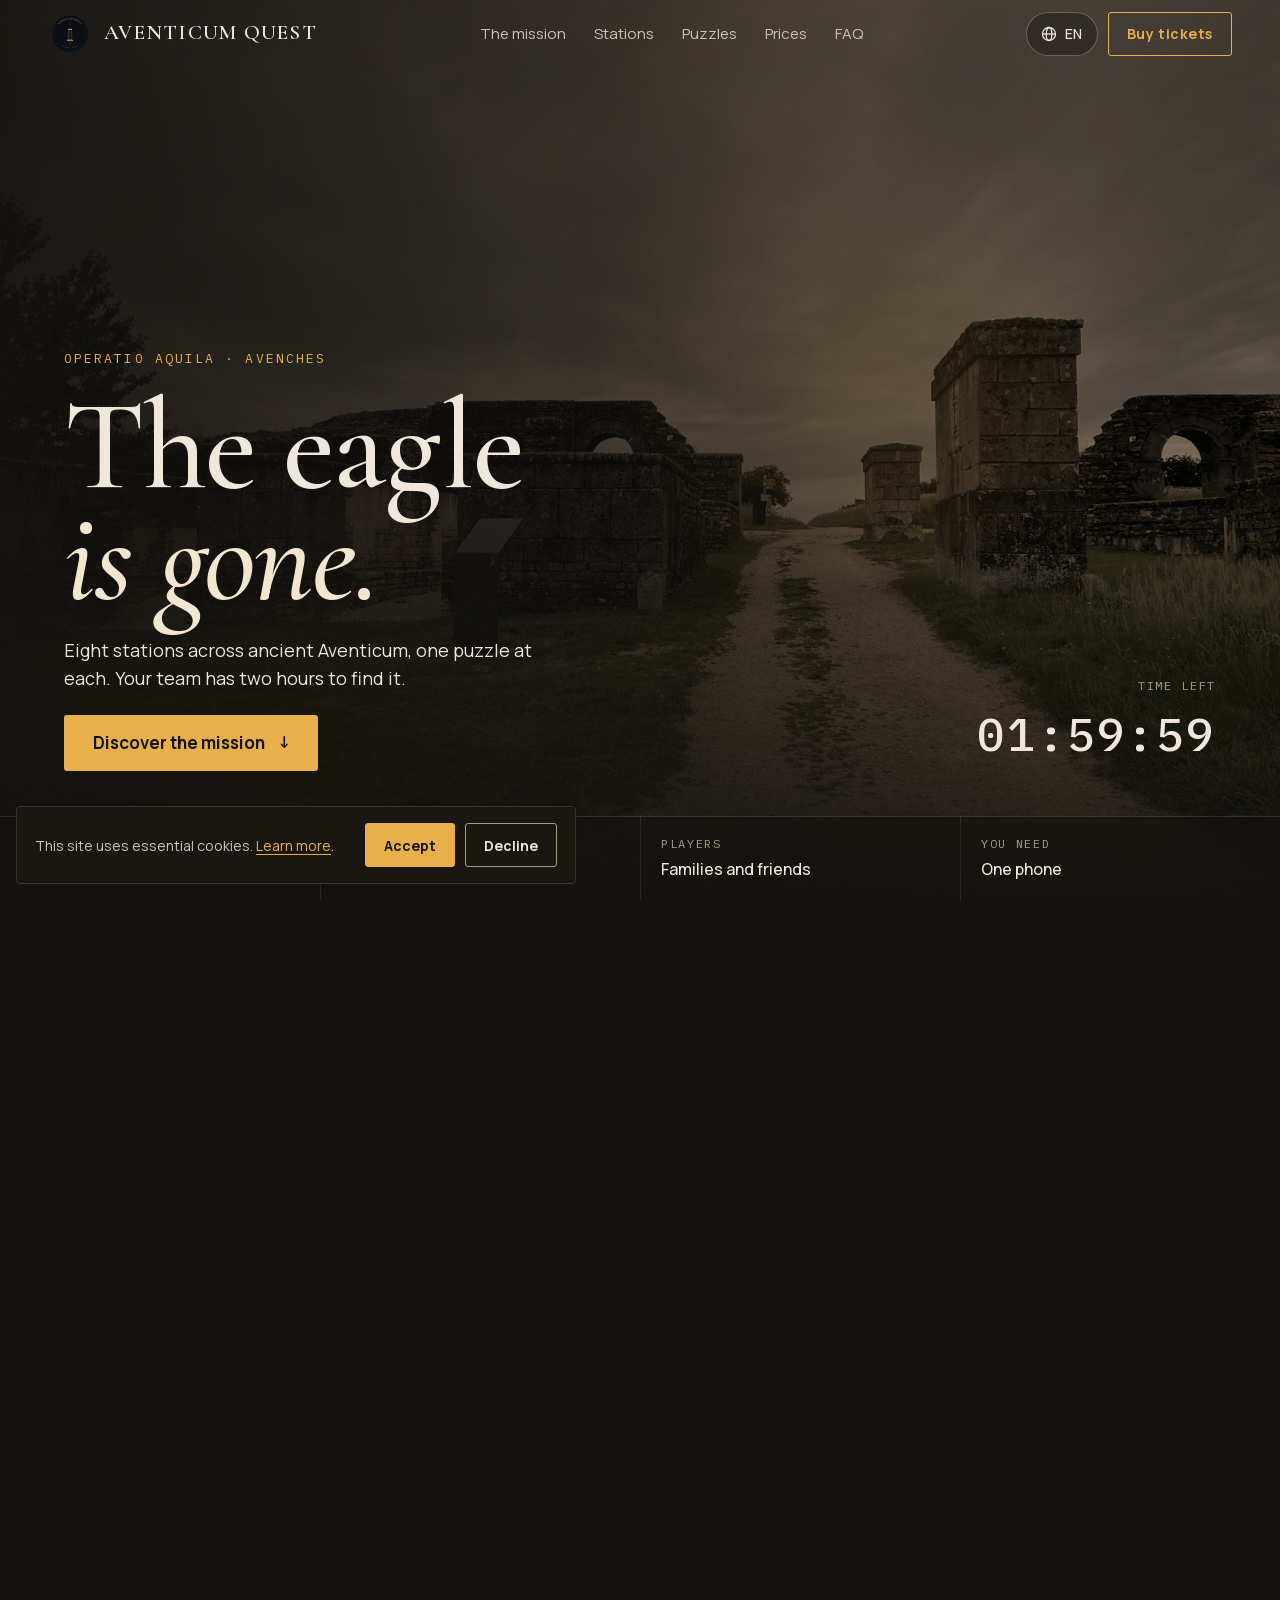
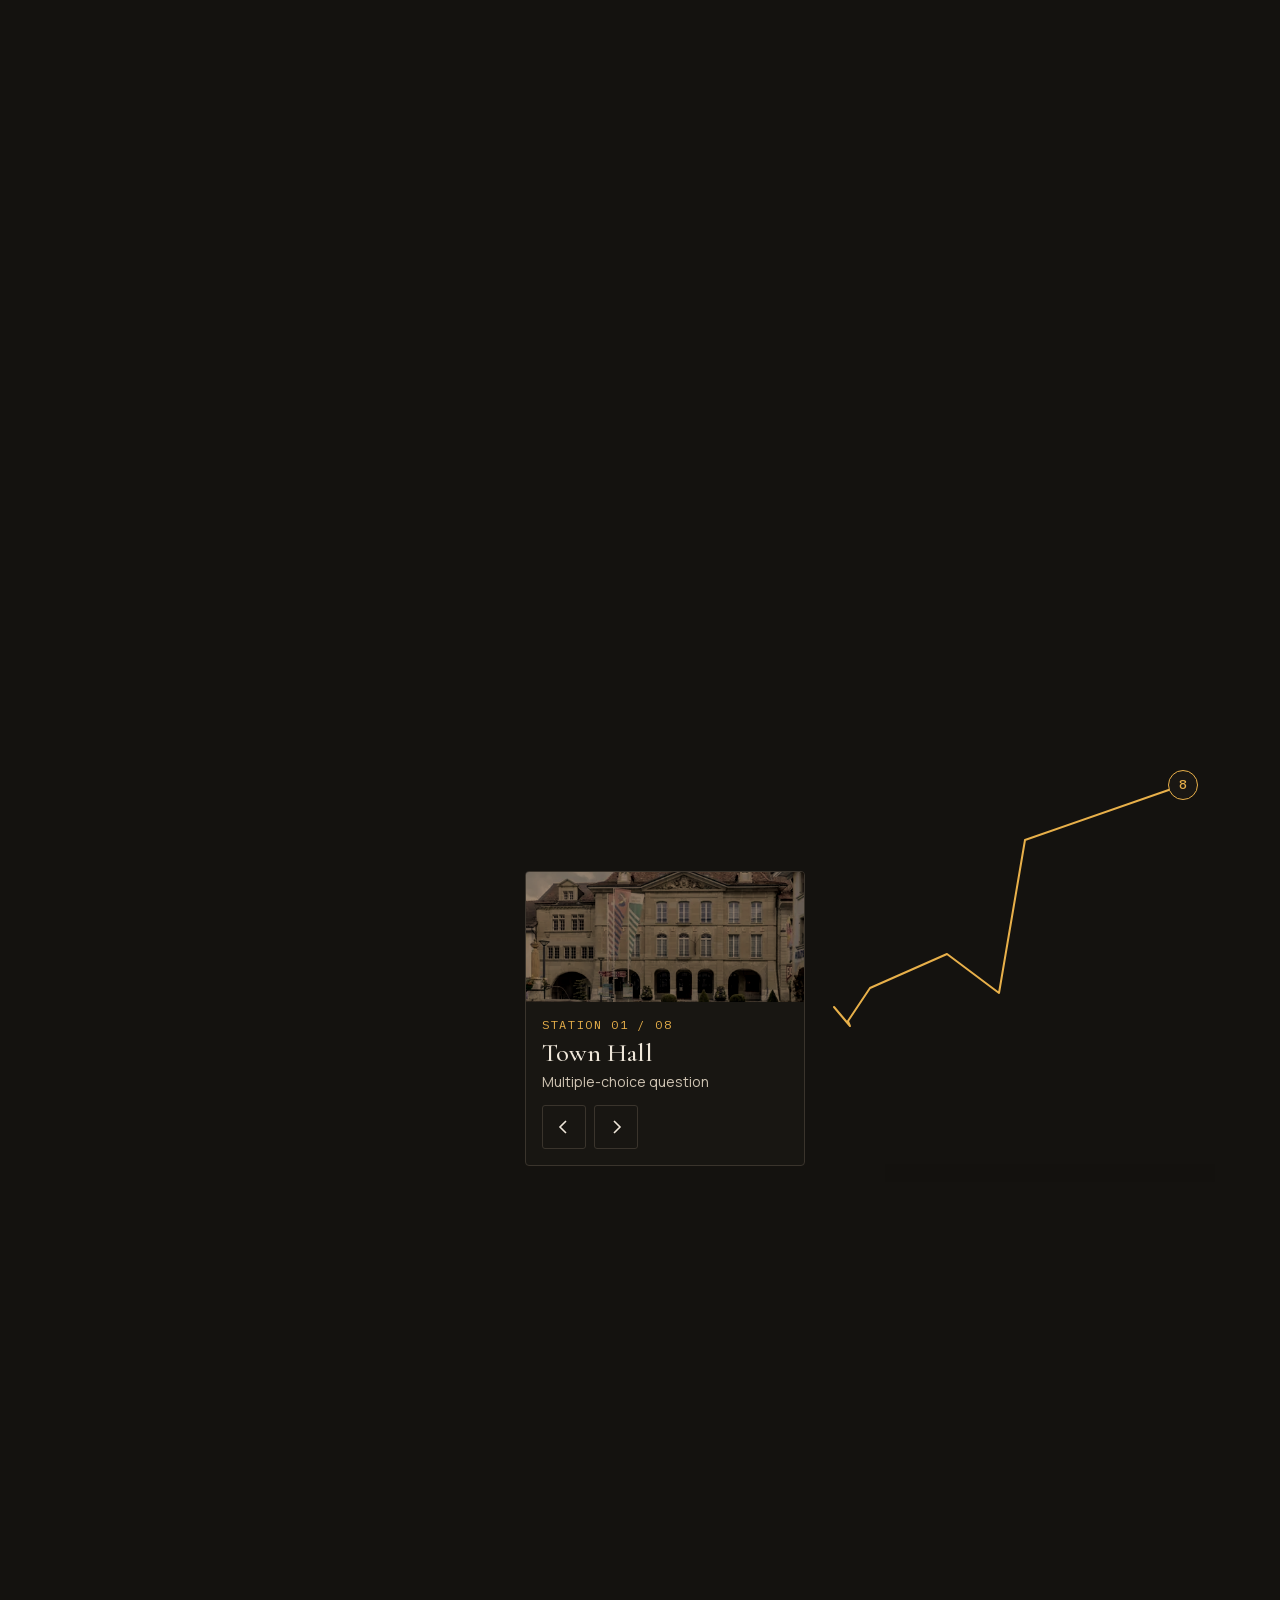
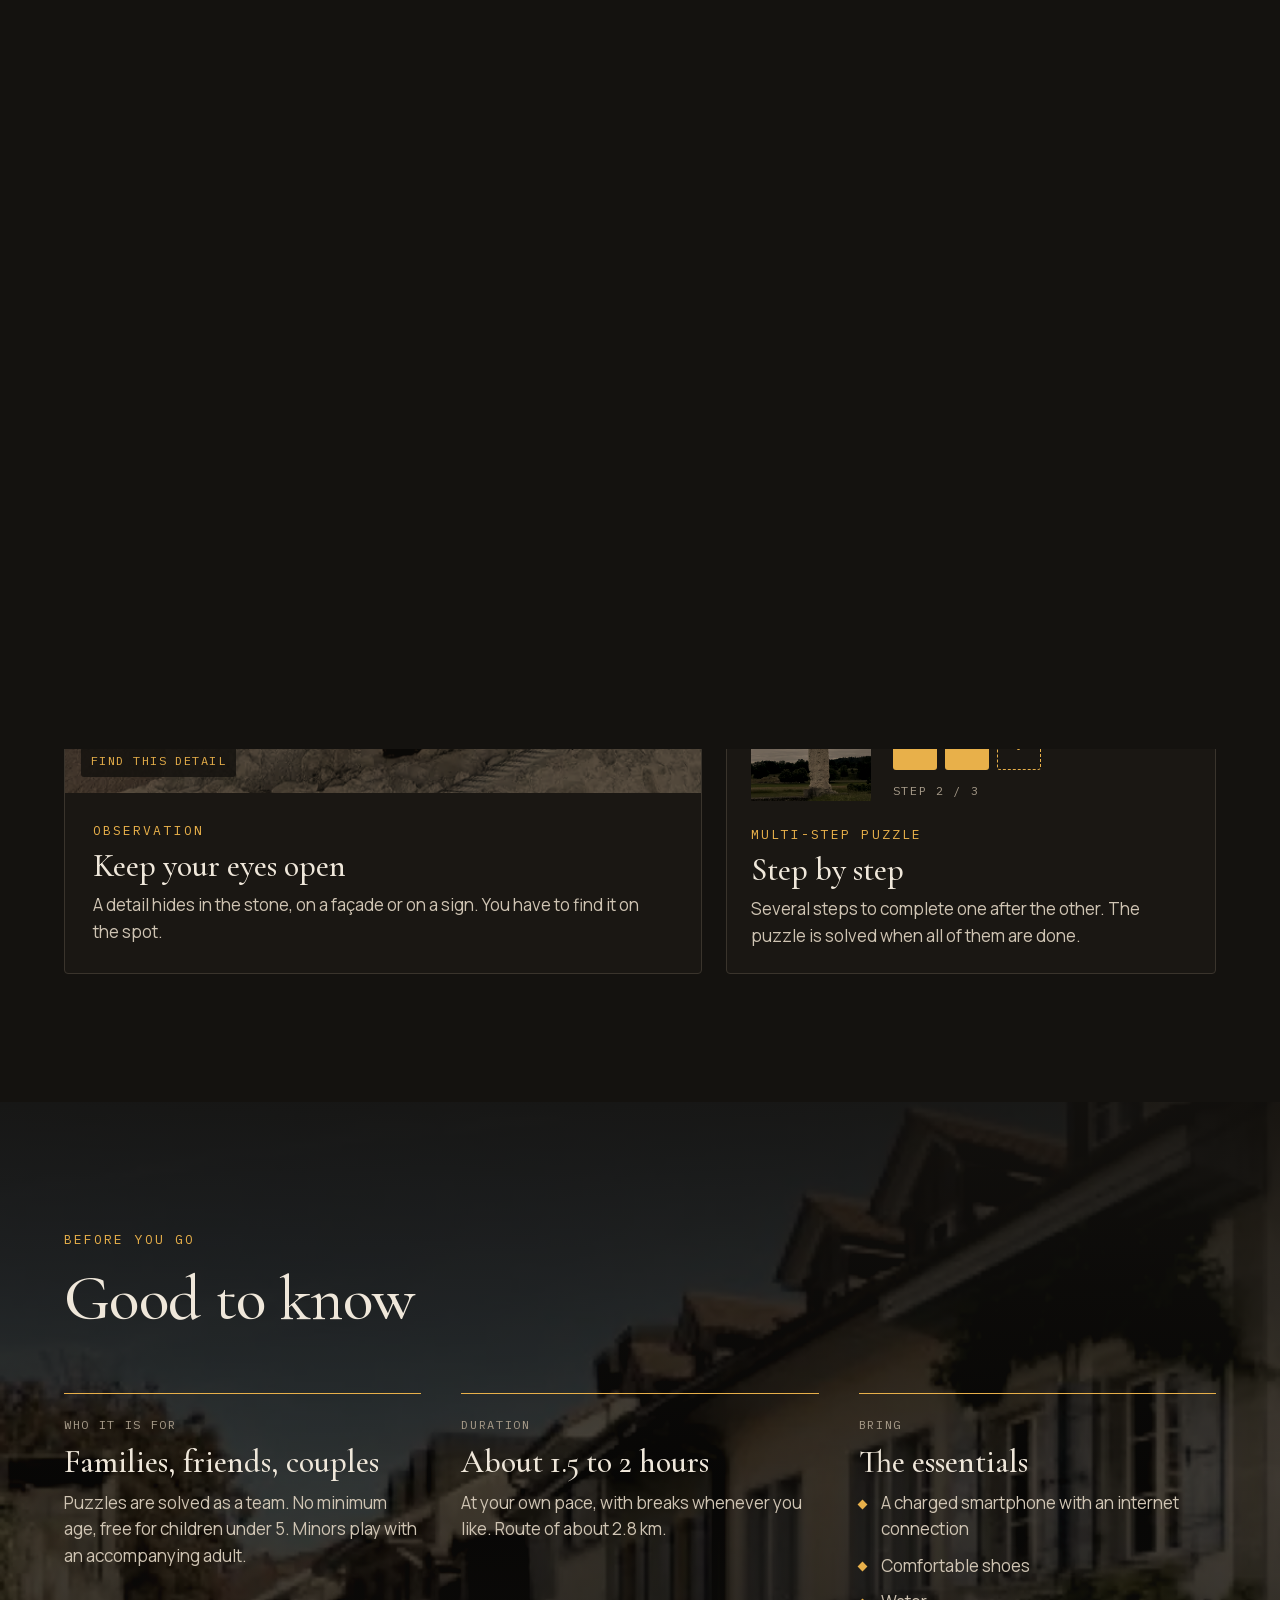
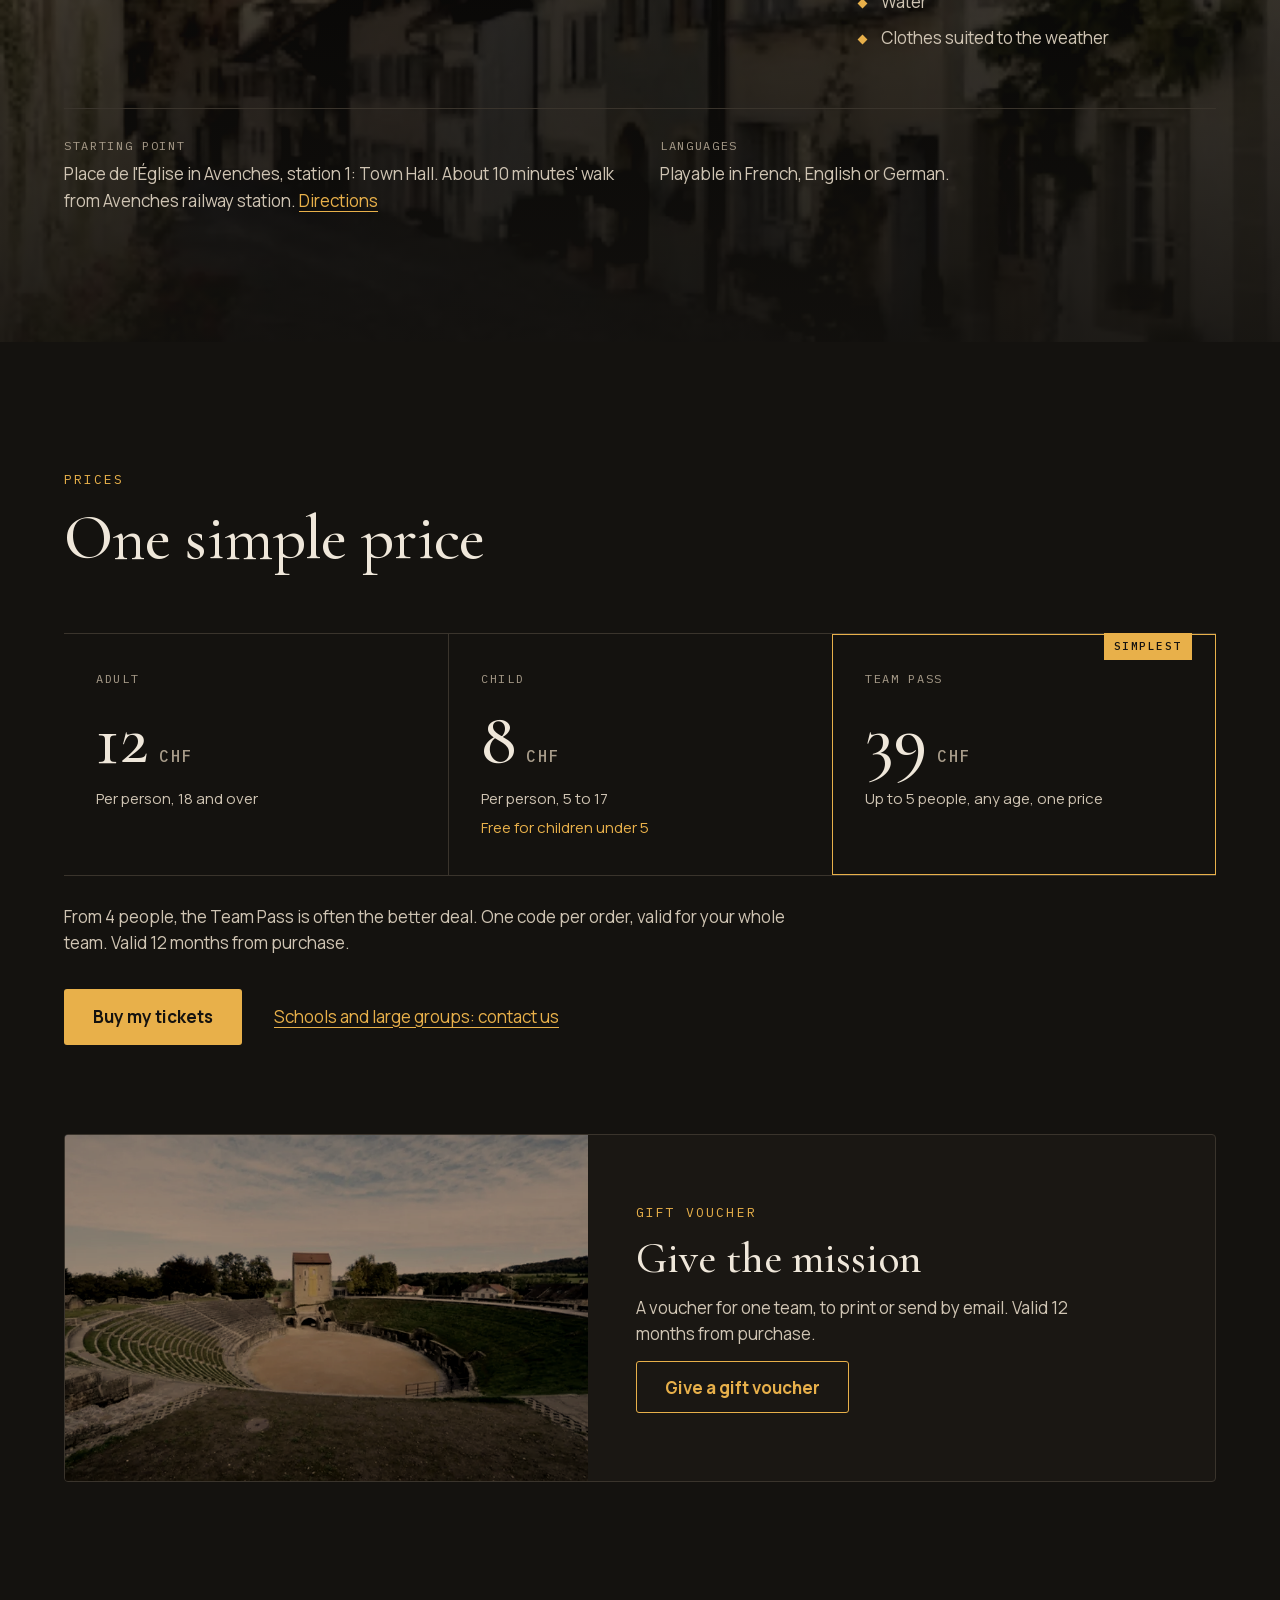
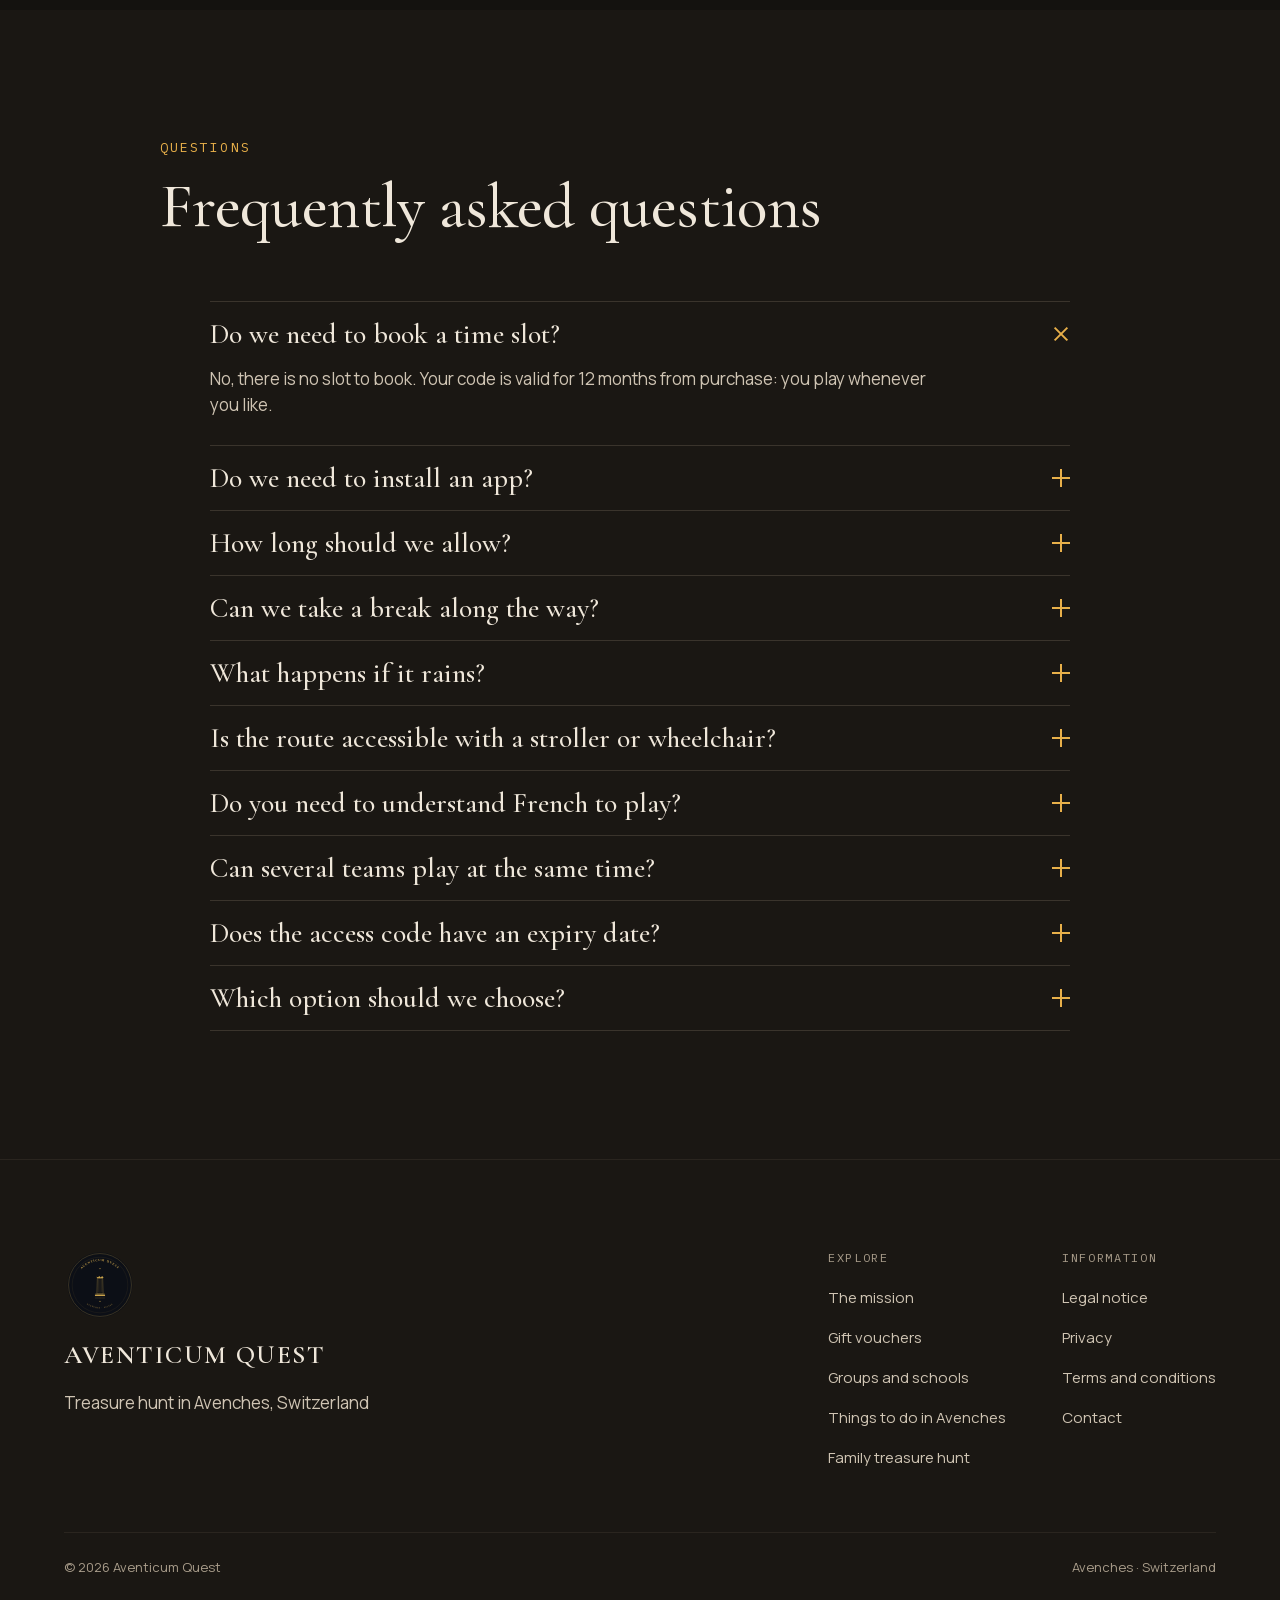
==== index.html @ a778bff3 "Nouveau design Nocturne : accueil, pages secondaires, carte, boutons d'achat en ouverture prochaine " ====
<!DOCTYPE html>
<html lang="fr">
<head>
  <meta charset="UTF-8">
  <meta name="viewport" content="width=device-width, initial-scale=1">
  <script>document.documentElement.classList.add('js');</script>
  <title>Aventicum Quest : jeu de piste outdoor à Avenches</title>
  <meta name="description" content="Chasse au trésor grandeur nature dans les vestiges romains d'Avenches : 8 énigmes, environ 1h30 à 2h en famille. Prêt à percer le secret d'Aventicum ?">
  <meta name="robots" content="index, follow">
  <meta name="theme-color" content="#14120F">
  <meta property="og:title" content="Aventicum Quest Operatio Aquila">
  <meta property="og:description" content="L'aigle de la Legio XXI a été volée. Résolvez 8 énigmes à travers les lieux emblématiques d'Avenches en environ 1h30 à 2h.">
  <meta property="og:type" content="website">
  <meta property="og:url" content="https://aventicumquest.ch">
  <meta property="og:image" content="https://aventicumquest.ch/images/og_image.jpg">
  <meta property="og:image:width" content="1200">
  <meta property="og:image:height" content="630">
  <meta property="og:image:alt" content="Aventicum Quest : chasse au trésor dans les vestiges romains d'Avenches">
  <meta property="og:locale" content="fr_CH">
  <meta property="og:locale:alternate" content="en_US">
  <meta property="og:locale:alternate" content="de_DE">
  <meta name="twitter:card" content="summary_large_image">
  <meta name="twitter:title" content="Aventicum Quest Operatio Aquila">
  <meta name="twitter:description" content="L'aigle de la Legio XXI a été volée. Résolvez 8 énigmes à travers les lieux emblématiques d'Avenches en environ 1h30 à 2h.">
  <meta name="twitter:image" content="https://aventicumquest.ch/images/og_image.jpg">
  <!-- Teaser vidéo : bloc og:video à réactiver quand la vidéo est en ligne, voir videos/README.md -->
  <link rel="canonical" href="https://aventicumquest.ch/">
  <link rel="icon" href="/favicon.ico" sizes="any">
  <link rel="icon" href="/favicon.svg" type="image/svg+xml">
  <link rel="apple-touch-icon" href="/apple-touch-icon.png">
  <link rel="preload" href="fonts/cormorant-garamond.woff2" as="font" type="font/woff2" crossorigin>
  <link rel="preload" href="fonts/manrope.woff2" as="font" type="font/woff2" crossorigin>
  <link rel="preload" as="image" href="assets/hero-1920.webp" imagesrcset="assets/hero-900.webp 900w, assets/hero-1920.webp 1920w" imagesizes="100vw" fetchpriority="high">
  <link rel="stylesheet" href="styles.css">

  <script type="application/ld+json">
  {
    "@context": "https://schema.org",
    "@graph": [
      {
        "@type": "TouristAttraction",
        "name": "Aventicum Quest, Operatio Aquila",
        "description": "Jeu de piste en plein air à Avenches : 8 énigmes à travers les lieux emblématiques d'Avenches, environ 1h30 à 2h, sur smartphone, en français, anglais et allemand.",
        "url": "https://aventicumquest.ch/",
        "image": "https://aventicumquest.ch/images/og_image.jpg",
        "isAccessibleForFree": false,
        "availableLanguage": [
          "fr",
          "en",
          "de"
        ],
        "address": {
          "@type": "PostalAddress",
          "addressLocality": "Avenches",
          "addressRegion": "Vaud",
          "addressCountry": "CH"
        }
      },
      {
        "@type": "Product",
        "name": "Aventicum Quest, Operatio Aquila",
        "description": "Code de jeu pour l'enquête en plein air Aventicum Quest à Avenches. Un seul code par commande, valable pour toute l'équipe, pendant 12 mois. Tarif par joueur ou Forfait Équipe.",
        "image": "https://aventicumquest.ch/images/og_image.jpg",
        "brand": {
          "@type": "Brand",
          "name": "Aventicum Quest"
        },
        "offers": {
          "@type": "AggregateOffer",
          "priceCurrency": "CHF",
          "lowPrice": "8",
          "highPrice": "12",
          "offerCount": "2",
          "availability": "https://schema.org/InStock",
          "url": "https://aventicumquest.ch/acheter.html"
        }
      },
      {
        "@type": "LocalBusiness",
        "@id": "https://aventicumquest.ch/#business",
        "name": "Aventicum Quest",
        "description": "Jeu de piste et chasse au trésor en plein air dans les vestiges romains d'Avenches. 8 énigmes sur smartphone, en famille ou entre amis, en français, anglais et allemand.",
        "url": "https://aventicumquest.ch/",
        "image": "https://aventicumquest.ch/images/og_image.jpg",
        "email": "info@aventicumquest.ch",
        "priceRange": "CHF 8 à 12",
        "address": {
          "@type": "PostalAddress",
          "addressLocality": "Avenches",
          "postalCode": "1580",
          "addressRegion": "Vaud",
          "addressCountry": "CH"
        },
        "geo": {
          "@type": "GeoCoordinates",
          "latitude": 46.8797,
          "longitude": 7.0428
        },
        "areaServed": "Avenches, Vaud, Suisse",
        "sameAs": [
          "https://share.google/oCh2YY1FmUbiDdHPn"
        ]
      },
      {
        "@type": "FAQPage",
        "mainEntity": [
          {
            "@type": "Question",
            "name": "Faut-il réserver un créneau ?",
            "acceptedAnswer": {
              "@type": "Answer",
              "text": "Non, aucun créneau à réserver. Votre code est valable 12 mois à partir de l'achat : vous jouez quand vous voulez."
            }
          },
          {
            "@type": "Question",
            "name": "Faut-il installer une application ?",
            "acceptedAnswer": {
              "@type": "Answer",
              "text": "Non. Le jeu se lance dans le navigateur du téléphone, sur jeu.aventicumquest.ch. Un smartphone avec connexion internet suffit."
            }
          },
          {
            "@type": "Question",
            "name": "Combien de temps faut-il prévoir ?",
            "acceptedAnswer": {
              "@type": "Answer",
              "text": "Prévoyez environ 1h30 à 2h, à votre rythme. Il n'y a pas de compte à rebours qui vous arrête : vous terminez l'enquête quand vous le souhaitez."
            }
          },
          {
            "@type": "Question",
            "name": "Peut-on faire une pause en route ?",
            "acceptedAnswer": {
              "@type": "Answer",
              "text": "Oui. Votre progression est enregistrée sur le téléphone : vous pouvez fermer le jeu et reprendre plus tard, sur le même téléphone."
            }
          },
          {
            "@type": "Question",
            "name": "Que se passe-t-il s'il pleut ?",
            "acceptedAnswer": {
              "@type": "Answer",
              "text": "Le jeu se pratique en extérieur. Sous une pluie légère il reste jouable, prévoyez une tenue adaptée. En cas d'orage, mieux vaut reporter : votre code est valable 12 mois, vous pouvez revenir un autre jour."
            }
          },
          {
            "@type": "Question",
            "name": "Le parcours est-il accessible en poussette ou en fauteuil roulant ?",
            "acceptedAnswer": {
              "@type": "Answer",
              "text": "Le parcours traverse la vieille ville et le site romain d'Avenches, en partie sur des chemins pavés ou en herbe. La plus grande partie se fait en poussette. Pour un fauteuil roulant, certains passages peuvent être délicats : écrivez-nous à info@aventicumquest.ch et nous vous renseignons."
            }
          },
          {
            "@type": "Question",
            "name": "Faut-il bien comprendre le français pour jouer ?",
            "acceptedAnswer": {
              "@type": "Answer",
              "text": "Non. Le jeu est entièrement disponible en français, en anglais et en allemand. Vous choisissez votre langue au lancement de la partie."
            }
          },
          {
            "@type": "Question",
            "name": "Peut-on jouer à plusieurs équipes en même temps ?",
            "acceptedAnswer": {
              "@type": "Answer",
              "text": "Oui. Chaque équipe achète son propre code et joue de son côté. C'est idéal pour une sortie de groupe ou une petite compétition amicale entre équipes."
            }
          },
          {
            "@type": "Question",
            "name": "Le code d'accès a-t-il une date d'expiration ?",
            "acceptedAnswer": {
              "@type": "Answer",
              "text": "Votre code est valable 12 mois à partir de l'achat. Pendant cette période, vous partez quand vous voulez."
            }
          },
          {
            "@type": "Question",
            "name": "Quelle formule choisir ?",
            "acceptedAnswer": {
              "@type": "Answer",
              "text": "Le tarif par joueur coûte 12 CHF par adulte et 8 CHF par enfant de 5 à 17 ans, gratuit pour les moins de 5 ans. Le Forfait Équipe coûte 39 CHF pour une équipe jusqu'à 5 personnes, quel que soit leur âge. À partir de 4 personnes, le forfait est souvent plus avantageux. Dans les deux cas, vous recevez un seul code pour toute l'équipe."
            }
          }
        ]
      }
    ]
  }
  </script>

  <!-- Mesure d'audience Plausible : chargée uniquement sur le vrai domaine (pas en prévisualisation) -->
  <script>
    window.plausible=window.plausible||function(){(plausible.q=plausible.q||[]).push(arguments)},plausible.init=plausible.init||function(i){plausible.o=i||{}};
    plausible.init();
    (function(){var h=location.hostname;if(h==='aventicumquest.ch'||h==='www.aventicumquest.ch'){var s=document.createElement('script');s.async=true;s.src='https://plausible.io/js/pa-ELx2kKywInJ5MKZ1ST8au.js';document.head.appendChild(s);}})();
  </script>
</head>
<body id="top">
  <a class="skip-link" href="#contenu" data-i18n="a11y.skip">Aller au contenu</a>
  <div class="xmas-bar" id="xmas-bar" hidden>
    <a class="xmas-link" href="bon-cadeau.html" data-i18n="xmas.text">Offrez l'aventure pour Noël</a>
    <button type="button" class="xmas-close" id="xmas-close" aria-label="Fermer" data-i18n-aria="xmas.close"><span aria-hidden="true">×</span></button>
  </div>
  <script src="cookies.js"></script>

  <header class="site-header">
    <a class="brand" href="#top" aria-label="Aventicum Quest">
      <img src="assets/logo.svg" alt="" width="44" height="44">
      <span class="brand-name">Aventicum Quest</span>
    </a>
    <nav class="nav-main" aria-label="Navigation principale" data-i18n-aria="nav.aria">
      <a href="#mission" data-i18n="nav.mission">La mission</a>
      <a href="#stations" data-i18n="nav.stations">Les stations</a>
      <a href="#enigmes" data-i18n="nav.enigmes">Les énigmes</a>
      <a href="#tarifs" data-i18n="nav.tarifs">Tarifs</a>
      <a href="#faq" data-i18n="nav.faq">FAQ</a>
    </nav>
    <div class="header-actions">
      <div class="lang">
        <button type="button" class="lang-toggle" aria-haspopup="true" aria-expanded="false" aria-label="Langue" data-i18n-aria="nav.lang">
          <svg width="16" height="16" viewBox="0 0 16 16" fill="none" stroke="currentColor" stroke-width="1.3" aria-hidden="true"><circle cx="8" cy="8" r="6.5"/><ellipse cx="8" cy="8" rx="2.8" ry="6.5"/><line x1="1.5" y1="8" x2="14.5" y2="8"/></svg>
          <span class="lang-code">FR</span>
        </button>
        <div class="lang-menu" role="menu" hidden>
          <button type="button" class="lang-opt" role="menuitemradio" aria-checked="true" data-lang="fr"><span>Français</span><span class="lang-opt-code">FR</span></button>
          <button type="button" class="lang-opt" role="menuitemradio" aria-checked="false" data-lang="de"><span>Deutsch</span><span class="lang-opt-code">DE</span></button>
          <button type="button" class="lang-opt" role="menuitemradio" aria-checked="false" data-lang="en"><span>English</span><span class="lang-opt-code">EN</span></button>
        </div>
      </div>
      <a class="btn btn--outline btn--sm nav-buy" href="acheter.html" data-i18n="nav.buy">Acheter</a>
      <button type="button" class="burger" aria-expanded="false" aria-controls="menu-panel" aria-label="Menu" data-i18n-aria="nav.menu"><span></span><span></span></button>
    </div>
  </header>

  <div class="menu-panel" id="menu-panel" role="dialog" aria-modal="true" aria-label="Menu" data-i18n-aria="nav.menu" hidden>
    <div class="menu-top">
      <img src="assets/logo.svg" alt="" width="44" height="44">
      <button type="button" class="menu-close" data-i18n="nav.close">Fermer</button>
    </div>
    <nav class="menu-nav" aria-label="Navigation principale" data-i18n-aria="nav.aria">
      <a href="#mission" data-i18n="nav.mission">La mission</a>
      <a href="#stations" data-i18n="nav.stations">Les stations</a>
      <a href="#enigmes" data-i18n="nav.enigmes">Les énigmes</a>
      <a href="#tarifs" data-i18n="nav.tarifs">Tarifs</a>
      <a href="#faq" data-i18n="nav.faq">FAQ</a>
    </nav>
    <a class="btn btn--primary btn--block" href="acheter.html" data-i18n="nav.buy">Acheter</a>
  </div>

  <main id="contenu">

    <!-- Hero -->
    <section class="hero" aria-labelledby="hero-title">
      <img class="hero-img photo-nuit" src="assets/hero-1920.webp"
           srcset="assets/hero-900.webp 900w, assets/hero-1920.webp 1920w" sizes="100vw"
           width="1920" height="1440" fetchpriority="high" decoding="async"
           alt="Ruines romaines d'Avenches" data-i18n-alt="hero.alt">
      <div class="hero-tint" aria-hidden="true"></div>
      <div class="hero-halo" aria-hidden="true"></div>
      <div class="hero-shade" aria-hidden="true"></div>
      <div class="hero-body">
        <div class="hero-text">
          <p class="kicker hero-in" style="--d:100ms" data-i18n="hero.kicker">OPERATIO AQUILA · AVENCHES</p>
          <h1 class="hero-title" id="hero-title">
            <span class="sr-only">Aventicum Quest. </span>
            <span class="hero-in" style="--d:250ms" data-i18n="hero.t1">L'aigle a</span>
            <i class="hero-in" style="--d:450ms" data-i18n="hero.t2">disparu.</i>
          </h1>
          <p class="hero-lead hero-in" style="--d:650ms" data-i18n="hero.lead">Huit stations dans l'ancienne Aventicum, une énigme à chacune. Votre équipe a deux heures pour la retrouver.</p>
          <div class="hero-in" style="--d:800ms">
            <a class="btn btn--primary" href="#mission"><span data-i18n="hero.cta">Découvrir la mission</span><span class="btn-arrow" aria-hidden="true">↓</span></a>
          </div>
        </div>
        <div class="hero-timer hero-in" style="--d:1000ms" aria-hidden="true">
          <span class="hero-timer-label" data-i18n="hero.timer">TEMPS RESTANT</span>
          <span class="hero-timer-value">02:00:00</span>
        </div>
      </div>
      <ul class="facts" aria-label="L'essentiel en un coup d'œil" data-i18n-aria="facts.aria">
        <li><span class="facts-k" data-i18n="facts.dur.k">DURÉE</span><span class="facts-v" data-i18n="facts.dur.v">Environ 1h30 à 2h</span></li>
        <li><span class="facts-k" data-i18n="facts.route.k">PARCOURS</span><span class="facts-v" data-i18n="facts.route.v">8 stations à Avenches</span></li>
        <li><span class="facts-k" data-i18n="facts.players.k">JOUEURS</span><span class="facts-v" data-i18n="facts.players.v">En famille ou entre amis</span></li>
        <li><span class="facts-k" data-i18n="facts.gear.k">MATÉRIEL</span><span class="facts-v" data-i18n="facts.gear.v">Un téléphone</span></li>
      </ul>
    </section>

    <div class="page">

    <section class="section" id="mission" aria-labelledby="mission-title">
      <div class="wrap mission-grid">
        <div class="mission-intro" data-reveal>
          <p class="kicker" data-i18n="mission.kicker">LE DOSSIER</p>
<h2 class="h2" id="mission-title"><span data-i18n="mission.t1">Trois temps,</span> <i data-i18n="mission.t2">une piste.</i></h2>
          <p class="mission-lead" data-i18n-html="mission.p1"><em>117 après J.-C. Aventicum est au sommet de sa gloire : 20 000 habitants, un sanctuaire dédié à Jupiter, des thermes dignes de Rome.</em> Mais cette nuit, l'aquila sacrée de la Legio XXI Rapax a disparu. L'Empereur Hadrien fait route vers la ville.</p>
          <p class="body-2" data-i18n="mission.p2">Le Sénat vous mandate pour mener l'enquête. À pied, armés de votre smartphone, vous parcourez 8 lieux emblématiques d'Avenches et répondez aux énigmes qu'ils recèlent.</p>
        </div>
        <ol class="steps">
        <li class="step" data-reveal style="--d:0ms">
          <span class="step-num" aria-hidden="true">I</span>
          <div class="step-body">
            <h3 data-i18n="mission.s1.t">Formez votre équipe</h3>
            <p data-i18n-html="mission.s1.d">Achetez votre code, puis ouvrez <a href="https://jeu.aventicumquest.ch">jeu.aventicumquest.ch</a> sur un téléphone, à la Place de l'Église. Entrez le code et baptisez votre équipe. Aucune application à installer.</p>
          </div>
          <div class="step-thumb photo-nuit-wrap"><img class="photo-nuit--vignette" src="assets/s01-400.webp" srcset="assets/s01-400.webp 400w, assets/s01-800.webp 800w" sizes="260px" width="800" height="667" loading="lazy" decoding="async" alt="L'Hôtel de Ville d'Avenches, point de départ" data-i18n-alt="mission.s1.alt"></div>
        </li>
        <li class="step" data-reveal style="--d:120ms">
          <span class="step-num" aria-hidden="true">II</span>
          <div class="step-body">
            <h3 data-i18n="mission.s2.t">Suivez les huit stations</h3>
            <p data-i18n-html="mission.s2.d">À chaque lieu, une énigme à résoudre sur place. Résolvez-la pour passer à la station suivante.</p>
          </div>
          <div class="step-thumb photo-nuit-wrap"><img class="photo-nuit--vignette" src="assets/s04-400.webp" srcset="assets/s04-400.webp 400w, assets/s04-800.webp 800w" sizes="260px" width="800" height="529" loading="lazy" decoding="async" alt="Les Arènes d'Avenches" data-i18n-alt="mission.s2.alt"></div>
        </li>
        <li class="step" data-reveal style="--d:240ms">
          <span class="step-num" aria-hidden="true">III</span>
          <div class="step-body">
            <h3 data-i18n="mission.s3.t">Retrouvez l'aigle</h3>
            <p data-i18n-html="mission.s3.d">Retrouvez l'aigle avant l'arrivée de l'Empereur, et Aventicum vous devra la paix.</p>
          </div>
          <div class="step-thumb photo-nuit-wrap"><img class="photo-nuit--vignette" src="assets/s08-400.webp" srcset="assets/s08-400.webp 400w, assets/s08-800.webp 800w" sizes="260px" width="800" height="529" loading="lazy" decoding="async" alt="La Porte de l'Est, dernière station" data-i18n-alt="mission.s3.alt"></div>
        </li>
        </ol>
      </div>
    </section>

    <section class="section section--alt" id="stations" aria-labelledby="stations-title">
      <div class="wrap">
        <div class="section-head" data-reveal>
          <p class="kicker" data-i18n="map.kicker">LE PARCOURS</p>
<h2 class="h2" id="stations-title"><span data-i18n="map.t1">Huit lieux,</span> <i data-i18n="map.t2">un seul fil.</i></h2>
          <p class="lead" data-i18n="map.lead">À pied, de l'Hôtel de Ville à la Porte de l'Est. Touchez une station pour la voir.</p>
          <p class="map-note" data-i18n="map.note">Parcours d'environ 2,8 km</p>
        </div>
        <div class="map-layout">
          <ol class="station-list" id="station-list" aria-label="Liste des stations" data-i18n-aria="map.listLabel">
          <li><button type="button" class="station-btn" data-i="0" aria-pressed="true">
            <span class="station-n" aria-hidden="true">01</span>
            <span class="station-name">Hôtel de Ville</span>
            <span class="station-tag">QCM</span>
          </button></li>
          <li><button type="button" class="station-btn" data-i="1" aria-pressed="false">
            <span class="station-n" aria-hidden="true">02</span>
            <span class="station-name">Tour de Benneville</span>
            <span class="station-tag">OBS</span>
          </button></li>
          <li><button type="button" class="station-btn" data-i="2" aria-pressed="false">
            <span class="station-n" aria-hidden="true">03</span>
            <span class="station-name">Rue des Alpes</span>
            <span class="station-tag">QCM</span>
          </button></li>
          <li><button type="button" class="station-btn" data-i="3" aria-pressed="false">
            <span class="station-n" aria-hidden="true">04</span>
            <span class="station-name">Les Arènes</span>
            <span class="station-tag">OBS</span>
          </button></li>
          <li><button type="button" class="station-btn" data-i="4" aria-pressed="false">
            <span class="station-n" aria-hidden="true">05</span>
            <span class="station-name">Sanctuaire du Cigognier</span>
            <span class="station-tag">OBS</span>
          </button></li>
          <li><button type="button" class="station-btn" data-i="5" aria-pressed="false">
            <span class="station-n" aria-hidden="true">06</span>
            <span class="station-name">Théâtre du Selley</span>
            <span class="station-tag">OBS</span>
          </button></li>
          <li><button type="button" class="station-btn" data-i="6" aria-pressed="false">
            <span class="station-n" aria-hidden="true">07</span>
            <span class="station-name">Thermes du Forum</span>
            <span class="station-tag">ÉTAPES</span>
          </button></li>
          <li><button type="button" class="station-btn" data-i="7" aria-pressed="false">
            <span class="station-n" aria-hidden="true">08</span>
            <span class="station-name">Porte de l'Est</span>
            <span class="station-tag">ÉTAPES</span>
          </button></li>
          </ol>
          <div class="map-wrap" id="map-wrap">
            <div class="map" id="map" role="region" aria-label="Carte des 8 stations du parcours" data-i18n-aria="map.mapLabel">
              <p class="map-loading" data-i18n="map.loading">Chargement de la carte</p>
            </div>
            <div class="station-card" id="station-card">
              <div class="station-card-photo photo-nuit-wrap">
                <img id="card-img" class="photo-nuit--vignette" src="assets/s01-400.webp" srcset="assets/s01-400.webp 400w, assets/s01-800.webp 800w" sizes="280px" width="280" height="130" decoding="async" alt="Hôtel de Ville">
                <div class="station-card-ph" id="card-ph" hidden aria-hidden="true"><span id="card-ph-n">06</span></div>
              </div>
              <div class="station-card-body">
                <p class="station-card-k"><span data-i18n="map.station">STATION</span> <span id="card-num">01 / 08</span></p>
                <p class="station-card-name" id="card-name">Hôtel de Ville</p>
                <p class="station-card-type" id="card-type">Question à choix</p>
                <div class="station-card-nav">
                  <button type="button" id="card-prev" aria-label="Station précédente" data-i18n-aria="map.prev"><svg width="18" height="18" viewBox="0 0 18 18" fill="none" stroke="currentColor" stroke-width="1.6" aria-hidden="true"><path d="M11 3 5 9l6 6"/></svg></button>
                  <button type="button" id="card-next" aria-label="Station suivante" data-i18n-aria="map.next"><svg width="18" height="18" viewBox="0 0 18 18" fill="none" stroke="currentColor" stroke-width="1.6" aria-hidden="true"><path d="m7 3 6 6-6 6"/></svg></button>
                </div>
              </div>
            </div>
          </div>
        </div>
      </div>
    </section>

    <section class="section" id="enigmes" aria-labelledby="enigmes-title">
      <div class="wrap">
        <div class="section-head" data-reveal>
          <p class="kicker" data-i18n="enig.kicker">LES ÉNIGMES</p>
<h2 class="h2" id="enigmes-title"><span data-i18n="enig.t1">Trois façons</span> <i data-i18n="enig.t2">de chercher.</i></h2>
          <p class="lead" data-i18n="enig.lead">Chaque station demande un regard différent, et des indices sont là pour vous aider en route.</p>
        </div>
        <div class="enig-grid">
          <article class="enig enig--obs" data-reveal>
            <div class="enig-photo photo-nuit-wrap">
              <img class="photo-nuit" src="assets/s07-400.webp" srcset="assets/s07-400.webp 400w, assets/s07-800.webp 800w" sizes="(min-width:1120px) 52vw, 92vw" width="800" height="600" loading="lazy" decoding="async" alt="Vestiges des thermes romains sous leur abri" data-i18n-alt="enig.obs.alt">
              <span class="obs-ring" aria-hidden="true"></span>
              <span class="obs-label" data-i18n="enig.obs.hint">Trouvez ce détail</span>
            </div>
            <div class="enig-text">
              <p class="kicker" data-i18n="enig.obs.tag">OBSERVATION</p>
              <h3 data-i18n="enig.obs.t">Ouvrez l'œil</h3>
              <p data-i18n="enig.obs.d">Un détail se cache dans la pierre, sur une façade ou un panneau. Il faut le trouver sur place.</p>
            </div>
          </article>
          <div class="enig-col">
            <article class="enig enig--qcm" data-reveal style="--d:120ms">
              <div class="qcm-mock" aria-hidden="true">
                <p class="qcm-top"><span data-i18n="enig.qcm.example">EXEMPLE</span><span>QCM</span></p>
                <p class="qcm-q" data-i18n="enig.qcm.q">Quel symbole voyez-vous gravé ici ?</p>
                <p class="qcm-opt"><span data-i18n="enig.qcm.o1">Une feuille</span></p>
                <p class="qcm-opt is-selected"><span data-i18n="enig.qcm.o2">Une couronne</span></p>
                <p class="qcm-opt"><span data-i18n="enig.qcm.o3">Un aigle</span></p>
              </div>
              <div class="enig-text">
                <p class="kicker" data-i18n="enig.qcm.tag">QCM</p>
                <h3 data-i18n="enig.qcm.t">Choisissez juste</h3>
                <p data-i18n="enig.qcm.d">Plusieurs propositions s'offrent à vous. L'équipe en discute avant de valider.</p>
              </div>
            </article>
            <article class="enig enig--steps" data-reveal style="--d:240ms">
              <div class="steps-mock">
                <div class="arch photo-nuit-wrap"><img class="photo-nuit--vignette" src="assets/s05-400.webp" srcset="assets/s05-400.webp 400w, assets/s05-800.webp 800w" sizes="120px" width="800" height="1067" loading="lazy" decoding="async" alt="La colonne du Sanctuaire du Cigognier" data-i18n-alt="enig.steps.alt"></div>
                <div class="steps-code" aria-hidden="true">
                  <div class="code-boxes"><span class="code-box is-filled"></span><span class="code-box is-filled"></span><span class="code-box is-empty">?</span></div>
                  <p class="steps-step" data-i18n="enig.steps.step">ÉTAPE 2 / 3</p>
                </div>
              </div>
              <div class="enig-text">
                <p class="kicker" data-i18n="enig.steps.tag">ÉNIGME À ÉTAPES</p>
                <h3 data-i18n="enig.steps.t">Étape après étape</h3>
                <p data-i18n="enig.steps.d">Plusieurs étapes à franchir l'une après l'autre. L'énigme est résolue quand toutes sont réussies.</p>
              </div>
            </article>
          </div>
        </div>
      </div>
    </section>

    <section class="before" id="infos" aria-labelledby="before-title">
      <img class="before-bg" src="assets/s03-800.webp" srcset="assets/s03-400.webp 400w, assets/s03-800.webp 800w" sizes="100vw" width="800" height="688" loading="lazy" decoding="async" alt="">
      <div class="before-shade" aria-hidden="true"></div>
      <div class="wrap before-inner">
        <div class="section-head" data-reveal>
          <p class="kicker" data-i18n="before.kicker">AVANT DE PARTIR</p>
          <h2 class="h2" id="before-title" data-i18n="before.t">Ce qu'il faut savoir</h2>
        </div>
        <div class="before-cols">
          <div class="before-col" data-reveal>
            <p class="col-k" data-i18n="before.who.k">POUR QUI</p>
            <h3 data-i18n="before.who.t">Familles, amis, couples</h3>
            <p data-i18n="before.who.d">Les énigmes se résolvent en équipe. Pas d'âge minimum, gratuit pour les moins de 5 ans. Les mineurs jouent accompagnés d'un adulte.</p>
          </div>
          <div class="before-col" data-reveal style="--d:120ms">
            <p class="col-k" data-i18n="before.time.k">DURÉE</p>
            <h3 data-i18n="before.time.t">Environ 1h30 à 2h</h3>
            <p data-i18n="before.time.d">À votre rythme, avec des pauses quand vous le voulez. Parcours d'environ 2,8 km.</p>
          </div>
          <div class="before-col" data-reveal style="--d:240ms">
            <p class="col-k" data-i18n="before.bring.k">À PRENDRE</p>
            <h3 data-i18n="before.bring.t">Le nécessaire</h3>
            <ul class="diamond-list"><li data-i18n="before.bring.i1">Un smartphone chargé, avec connexion internet</li><li data-i18n="before.bring.i2">Des chaussures confortables</li><li data-i18n="before.bring.i3">De l'eau</li><li data-i18n="before.bring.i4">Des vêtements adaptés à la météo</li></ul>
          </div>
        </div>
        <div class="before-strip" data-reveal>
          <div>
            <p class="col-k" data-i18n="before.start.k">POINT DE DÉPART</p>
            <p><span data-i18n="before.start.d">Place de l'Église à Avenches, station 1 : Hôtel de Ville. Environ 10 minutes à pied de la gare d'Avenches.</span> <a href="https://www.google.com/maps/dir/?api=1&amp;destination=46.8801256658893,7.040355538641818" target="_blank" rel="noopener" data-i18n="before.start.link">Itinéraire</a></p>
          </div>
          <div>
            <p class="col-k" data-i18n="before.lang.k">LANGUES</p>
            <p data-i18n="before.lang.d">Jouable en français, anglais ou allemand.</p>
          </div>
        </div>
      </div>
    </section>

    <!-- ── Avis et partenaires : MASQUÉS (attribut hidden) tant qu'il n'y a pas de vrais avis ──
         Pour activer :
           1. Ajouter dans .reviews-grid une carte par avis réel, sur ce modèle :
                <figure class="review">
                  <blockquote><p>Texte exact de l'avis, tel que publié.</p></blockquote>
                  <figcaption>Prénom, origine</figcaption>
                </figure>
              (aucune étoile ni note inventée ; texte laissé dans sa langue d'origine)
           2. Facultatif : ajouter dans .partners-row le logo de chaque partenaire réel
                <img src="assets/partenaire-nom.svg" alt="Nom du partenaire" width="..." height="...">
           3. Retirer l'attribut hidden de <section id="avis">.
         Uniquement de vrais avis, avec l'accord de leur auteur. ───────────────────────────── -->
    <section class="section section--alt" id="avis" aria-labelledby="avis-title" hidden>
      <div class="wrap">
        <div class="section-head">
          <p class="kicker" data-i18n="trust.kicker">ILS EN PARLENT</p>
          <h2 class="h2" id="avis-title" data-i18n="trust.t">Avis et partenaires</h2>
        </div>
        <div class="reviews-grid"></div>
        <div class="partners-row"></div>
      </div>
    </section>

    <section class="section" id="tarifs" aria-labelledby="tarifs-title">
      <div class="wrap">
        <div class="section-head" data-reveal>
          <p class="kicker" data-i18n="price.kicker">TARIFS</p>
          <h2 class="h2" id="tarifs-title" data-i18n="price.t">Un prix simple</h2>
        </div>
        <div class="prices" data-reveal>
          <div class="price">
            <p class="col-k" data-i18n="price.adult">Adulte</p>
            <p class="amount">12<span>CHF</span></p>
            <p class="price-note" data-i18n="price.adultNote">Par personne, dès 18 ans</p>
          </div>
          <div class="price">
            <p class="col-k" data-i18n="price.child">Enfant</p>
            <p class="amount">8<span>CHF</span></p>
            <p class="price-note" data-i18n="price.childNote">Par personne, de 5 à 17 ans</p>
            <p class="price-note price-note--free" data-i18n="price.free">Gratuit pour les moins de 5 ans</p>
          </div>
          <div class="price price--team">
            <p class="price-tag" data-i18n="price.teamTag">LE PLUS SIMPLE</p>
            <p class="col-k" data-i18n="price.team">Forfait équipe</p>
            <p class="amount">39<span>CHF</span></p>
            <p class="price-note" data-i18n="price.teamNote">Jusqu'à 5 personnes, tous âges, un seul prix</p>
          </div>
        </div>
        <p class="price-help" data-reveal><span data-i18n="price.help">À partir de 4 personnes, le forfait est souvent plus avantageux.</span> <span data-i18n="price.note">Un seul code par commande, valable pour toute votre équipe. Valable 12 mois à partir de l'achat.</span></p>
        <div class="price-cta" data-reveal>
          <a class="btn btn--primary" href="acheter.html" data-i18n="price.cta">Acheter mes billets</a>
          <a class="text-link" href="groupes.html" data-i18n="price.groups">Écoles et grands groupes : nous contacter</a>
        </div>
        <div class="gift" data-reveal>
          <div class="gift-photo photo-nuit-wrap"><img class="photo-nuit--vignette" src="assets/s04-400.webp" srcset="assets/s04-400.webp 400w, assets/s04-800.webp 800w" sizes="(min-width:720px) 40vw, 92vw" width="800" height="529" loading="lazy" decoding="async" alt="Les Arènes d'Avenches" data-i18n-alt="price.gift.alt"></div>
          <div class="gift-text">
            <p class="kicker" data-i18n="price.gift.k">BON CADEAU</p>
            <h3 data-i18n="price.gift.t">Offrez la mission</h3>
            <p data-i18n="price.gift.d">Un bon pour une équipe, à imprimer ou à envoyer par e-mail. Valable 12 mois à partir de l'achat.</p>
            <a class="btn btn--outline btn--md" href="bon-cadeau.html" data-i18n="price.gift.cta">Offrir un bon cadeau</a>
          </div>
        </div>
      </div>
    </section>

    <section class="section section--alt" id="faq" aria-labelledby="faq-title">
      <div class="wrap faq-wrap">
        <div class="section-head" data-reveal>
          <p class="kicker" data-i18n="faq.kicker">QUESTIONS</p>
          <h2 class="h2" id="faq-title" data-i18n="faq.t">Questions fréquentes</h2>
        </div>
        <div class="faq-list" data-reveal>
          <details class="faq-item" name="faq" open>
            <summary><h3 data-i18n="faq.i1.q">Faut-il réserver un créneau ?</h3><span class="faq-plus" aria-hidden="true"></span></summary>
            <div class="faq-a"><p data-i18n="faq.i1.a">Non, aucun créneau à réserver. Votre code est valable 12 mois à partir de l'achat : vous jouez quand vous voulez.</p></div>
          </details>
          <details class="faq-item" name="faq">
            <summary><h3 data-i18n="faq.i2.q">Faut-il installer une application ?</h3><span class="faq-plus" aria-hidden="true"></span></summary>
            <div class="faq-a"><p data-i18n="faq.i2.a">Non. Le jeu se lance dans le navigateur du téléphone, sur jeu.aventicumquest.ch. Un smartphone avec connexion internet suffit.</p></div>
          </details>
          <details class="faq-item" name="faq">
            <summary><h3 data-i18n="faq.i3.q">Combien de temps faut-il prévoir ?</h3><span class="faq-plus" aria-hidden="true"></span></summary>
            <div class="faq-a"><p data-i18n="faq.i3.a">Prévoyez environ 1h30 à 2h, à votre rythme. Il n'y a pas de compte à rebours qui vous arrête : vous terminez l'enquête quand vous le souhaitez.</p></div>
          </details>
          <details class="faq-item" name="faq">
            <summary><h3 data-i18n="faq.i4.q">Peut-on faire une pause en route ?</h3><span class="faq-plus" aria-hidden="true"></span></summary>
            <div class="faq-a"><p data-i18n="faq.i4.a">Oui. Votre progression est enregistrée sur le téléphone : vous pouvez fermer le jeu et reprendre plus tard, sur le même téléphone.</p></div>
          </details>
          <details class="faq-item" name="faq">
            <summary><h3 data-i18n="faq.i5.q">Que se passe-t-il s'il pleut ?</h3><span class="faq-plus" aria-hidden="true"></span></summary>
            <div class="faq-a"><p data-i18n="faq.i5.a">Le jeu se pratique en extérieur. Sous une pluie légère il reste jouable, prévoyez une tenue adaptée. En cas d'orage, mieux vaut reporter : votre code est valable 12 mois, vous pouvez revenir un autre jour.</p></div>
          </details>
          <details class="faq-item" name="faq">
            <summary><h3 data-i18n="faq.i6.q">Le parcours est-il accessible en poussette ou en fauteuil roulant ?</h3><span class="faq-plus" aria-hidden="true"></span></summary>
            <div class="faq-a"><p data-i18n-html="faq.i6.a">Le parcours traverse la vieille ville et le site romain d'Avenches, en partie sur des chemins pavés ou en herbe. La plus grande partie se fait en poussette. Pour un fauteuil roulant, certains passages peuvent être délicats : écrivez-nous à <a href="mailto:info@aventicumquest.ch">info@aventicumquest.ch</a> et nous vous renseignons.</p></div>
          </details>
          <details class="faq-item" name="faq">
            <summary><h3 data-i18n="faq.i7.q">Faut-il bien comprendre le français pour jouer ?</h3><span class="faq-plus" aria-hidden="true"></span></summary>
            <div class="faq-a"><p data-i18n="faq.i7.a">Non. Le jeu est entièrement disponible en français, en anglais et en allemand. Vous choisissez votre langue au lancement de la partie.</p></div>
          </details>
          <details class="faq-item" name="faq">
            <summary><h3 data-i18n="faq.i8.q">Peut-on jouer à plusieurs équipes en même temps ?</h3><span class="faq-plus" aria-hidden="true"></span></summary>
            <div class="faq-a"><p data-i18n="faq.i8.a">Oui. Chaque équipe achète son propre code et joue de son côté. C'est idéal pour une sortie de groupe ou une petite compétition amicale entre équipes.</p></div>
          </details>
          <details class="faq-item" name="faq">
            <summary><h3 data-i18n="faq.i9.q">Le code d'accès a-t-il une date d'expiration ?</h3><span class="faq-plus" aria-hidden="true"></span></summary>
            <div class="faq-a"><p data-i18n="faq.i9.a">Votre code est valable 12 mois à partir de l'achat. Pendant cette période, vous partez quand vous voulez.</p></div>
          </details>
          <details class="faq-item" name="faq">
            <summary><h3 data-i18n="faq.i10.q">Quelle formule choisir ?</h3><span class="faq-plus" aria-hidden="true"></span></summary>
            <div class="faq-a"><p data-i18n="faq.i10.a">Le tarif par joueur coûte 12 CHF par adulte et 8 CHF par enfant de 5 à 17 ans, gratuit pour les moins de 5 ans. Le Forfait Équipe coûte 39 CHF pour une équipe jusqu'à 5 personnes, quel que soit leur âge. À partir de 4 personnes, le forfait est souvent plus avantageux. Dans les deux cas, vous recevez un seul code pour toute l'équipe.</p></div>
          </details>
        </div>
      </div>
    </section>
    </div>

  </main>

  <footer class="site-footer">
    <div class="footer-inner">
      <div class="footer-top">
        <div class="footer-brand">
          <img src="assets/logo.svg" alt="" width="72" height="72">
          <p class="footer-name">Aventicum Quest</p>
          <p class="footer-tag" data-i18n="footer.tagline">Jeu de piste à Avenches, Suisse</p>
        </div>
        <div class="footer-cols">
          <nav class="footer-col" aria-labelledby="foot-explore">
            <h2 id="foot-explore" data-i18n="footer.explore">EXPLORER</h2>
            <a href="#mission" data-i18n="footer.mission">La mission</a>
            <a href="bon-cadeau.html" data-i18n="footer.gift">Bons cadeaux</a>
            <a href="groupes.html" data-i18n="footer.groups">Groupes et écoles</a>
            <a href="que-faire-a-avenches.html" data-i18n="footer.guide">Que faire à Avenches</a>
            <a href="jeu-de-piste-famille-suisse-romande.html" data-i18n="footer.family">Jeu de piste en famille</a>
          </nav>
          <nav class="footer-col" aria-labelledby="foot-info">
            <h2 id="foot-info" data-i18n="footer.info">INFORMATIONS</h2>
            <a href="mentions-legales.html" data-i18n="footer.legal">Mentions légales</a>
            <a href="confidentialite.html" data-i18n="footer.privacy">Confidentialité</a>
            <a href="cgv.html" data-i18n="footer.terms">Conditions générales</a>
            <a href="mailto:info@aventicumquest.ch" data-i18n="footer.contact">Contact</a>
          </nav>
        </div>
      </div>
      <div class="footer-bottom">
        <span data-i18n="footer.copy">© 2026 Aventicum Quest</span>
        <span data-i18n="footer.place">Avenches · Suisse</span>
      </div>
    </div>
  </footer>

  <div class="buy-bar" id="buy-bar" aria-hidden="true">
    <a class="btn btn--primary btn--block" href="acheter.html" tabindex="-1" data-i18n="nav.buy">Acheter</a>
  </div>

  <script src="i18n.js" defer></script>
  <script src="main.js" defer></script>
</body>
</html>
---- styles.css ----
/* ═══════════════════════════════════════════════════════════════
   AVENTICUM QUEST : identité « Nocturne »
   Spécification : HANDOFF « Nocturne » de Claude Design (livraison hors dépôt)
   Sections de ce fichier :
     1. Polices   2. Variables   3. Base   4. Boutons
     5. Header + sélecteur de langue + menu mobile
     6. Hero     7. Apparitions au scroll   8. Footer
     9. Bandeau cookies   10. Mouvement réduit
   ═══════════════════════════════════════════════════════════════ */

/* ── 1. Polices auto-hébergées (latin, WOFF2) ────────────────── */
@font-face {
  font-family: 'Cormorant Garamond';
  font-style: normal;
  font-weight: 500 600;
  font-display: swap;
  src: url('fonts/cormorant-garamond.woff2') format('woff2');
}
@font-face {
  font-family: 'Cormorant Garamond';
  font-style: italic;
  font-weight: 500;
  font-display: swap;
  src: url('fonts/cormorant-garamond-italic.woff2') format('woff2');
}
@font-face {
  font-family: 'Manrope';
  font-style: normal;
  font-weight: 400 700;
  font-display: swap;
  src: url('fonts/manrope.woff2') format('woff2');
}
@font-face {
  font-family: 'IBM Plex Mono';
  font-style: normal;
  font-weight: 400;
  font-display: swap;
  src: url('fonts/plex-mono-400.woff2') format('woff2');
}
@font-face {
  font-family: 'IBM Plex Mono';
  font-style: normal;
  font-weight: 500;
  font-display: swap;
  src: url('fonts/plex-mono-500.woff2') format('woff2');
}

/* ── 2. Variables ────────────────────────────────────────────── */
:root {
  --nuit:          #14120F;
  --ombre:         #1A1713;
  --ombre-2:       #2A251F;
  --filet:         #3A342C;
  --parchemin:     #EFE7DA;
  --texte-2:       #CFC4B3;
  --texte-3:       #A89C8A;
  --torche:        #E8B04A;
  --torche-hover:  #F2C46A;

  --serif: 'Cormorant Garamond', 'Times New Roman', serif;
  --sans:  'Manrope', system-ui, -apple-system, 'Segoe UI', sans-serif;
  --mono:  'IBM Plex Mono', ui-monospace, 'SF Mono', Menlo, monospace;

  --header-h: 68px;
  --pad-x: clamp(20px, 5vw, 72px);
  --pad-y: clamp(72px, 10vw, 140px);
  --max: 1440px;
  --r-btn: 3px;
  --r-box: 4px;
  --ease: cubic-bezier(.2, .7, .2, 1);
}

/* ── 3. Base ─────────────────────────────────────────────────── */
*, *::before, *::after { box-sizing: border-box; }
html {
  -webkit-text-size-adjust: 100%;
  scroll-padding-top: var(--header-h);
}
@media (prefers-reduced-motion: no-preference) {
  html { scroll-behavior: smooth; }
}
body {
  margin: 0;
  background: var(--nuit);
  color: var(--parchemin);
  font-family: var(--sans);
  font-size: 17px;
  line-height: 1.55;
  -webkit-font-smoothing: antialiased;
  -moz-osx-font-smoothing: grayscale;
}
body.is-locked { overflow: hidden; }
img { display: block; max-width: 100%; height: auto; }
a { color: var(--torche); text-decoration: none; }
a:hover { color: var(--torche-hover); }
button { font: inherit; color: inherit; }
ul, ol { margin: 0; padding: 0; list-style: none; }
h1, h2, h3, p { margin: 0; }
section[id] { scroll-margin-top: var(--header-h); }
[hidden] { display: none !important; }

:focus-visible {
  outline: 2px solid var(--torche);
  outline-offset: 3px;
}

.skip-link {
  position: fixed;
  top: 8px; left: 8px;
  z-index: 100;
  padding: 12px 18px;
  background: var(--torche);
  color: var(--nuit);
  font-weight: 700;
  border-radius: var(--r-btn);
  transform: translateY(-200%);
}
.skip-link:focus { transform: none; color: var(--nuit); }

.sr-only {
  position: absolute;
  width: 1px; height: 1px;
  margin: -1px; padding: 0;
  overflow: hidden;
  clip: rect(0 0 0 0);
  white-space: nowrap;
  border: 0;
}

/* Étalonnage photo : une seule règle */
.photo-nuit { filter: brightness(.62) sepia(.35) contrast(1.15) saturate(.9); }
.photo-nuit--vignette { filter: brightness(.72) sepia(.35) contrast(1.15) saturate(.9); }
.photo-nuit-wrap { position: relative; overflow: hidden; }
.photo-nuit-wrap::after {
  content: "";
  position: absolute; inset: 0;
  background: #8A4A14;
  mix-blend-mode: multiply;
  opacity: .35;
  pointer-events: none;
}

/* Surtitre mono */
.kicker {
  font-family: var(--mono);
  font-size: 13px;
  font-weight: 400;
  letter-spacing: .16em;
  text-transform: uppercase;
  color: var(--torche);
}

/* Contenu qui recouvre le hero au scroll */
.page {
  position: relative;
  z-index: 2;
  background: var(--nuit);
}

/* ── 4. Boutons ──────────────────────────────────────────────── */
.btn {
  display: inline-flex;
  align-items: center;
  justify-content: center;
  gap: 14px;
  min-height: 56px;
  padding: 0 28px;
  border: 1px solid transparent;
  border-radius: var(--r-btn);
  font-family: var(--sans);
  font-size: 17px;
  font-weight: 700;
  line-height: 1;
  white-space: nowrap;
  cursor: pointer;
  transition: background .2s, color .2s, border-color .2s, transform .2s;
}
.btn--primary { background: var(--torche); color: var(--nuit); }
.btn--primary:hover { background: var(--torche-hover); color: var(--nuit); transform: translateY(-2px); }
.btn--primary:active { transform: translateY(0); }
.btn--outline { background: transparent; border-color: var(--torche); color: var(--torche); }
.btn--outline:hover { background: var(--torche); color: var(--nuit); }
.btn--sm { min-height: 44px; padding: 0 18px; font-size: 14px; letter-spacing: .04em; }
.btn--block { width: 100%; }
.btn-arrow { font-family: var(--mono); font-weight: 500; }

/* ── 5. Header ───────────────────────────────────────────────── */
.site-header {
  position: fixed;
  top: 0; left: 0; right: 0;
  z-index: 50;
  height: var(--header-h);
  display: flex;
  align-items: center;
  justify-content: space-between;
  gap: 16px;
  padding: 0 clamp(16px, 4vw, 48px);
  background: transparent;
  border-bottom: 1px solid transparent;
  transition: background .3s, border-color .3s;
}
.site-header.is-scrolled {
  background: rgba(20, 18, 15, .94);
  border-bottom-color: var(--ombre-2);
}
.brand {
  display: flex;
  align-items: center;
  gap: 12px;
  color: var(--parchemin);
}
.brand:hover { color: var(--parchemin); }
.brand img { width: 44px; height: 44px; }
.brand-name {
  font-family: var(--serif);
  font-size: 21px;
  font-weight: 600;
  letter-spacing: .06em;
  text-transform: uppercase;
  white-space: nowrap;
}
.nav-main { display: none; gap: 28px; font-size: 15px; }
.nav-main a {
  display: inline-flex;
  align-items: center;
  min-height: 44px;
  color: var(--texte-2);
  white-space: nowrap;
}
.nav-main a:hover { color: var(--parchemin); }
.header-actions { display: flex; align-items: center; gap: 10px; }
.nav-buy { display: none; }

/* Sélecteur de langue */
.lang { position: relative; }
.lang-toggle {
  height: 44px;
  display: flex;
  align-items: center;
  gap: 8px;
  padding: 0 14px;
  border: 1px solid rgba(168, 156, 138, .5);
  border-radius: 999px;
  background: rgba(20, 18, 15, .4);
  cursor: pointer;
  font-size: 14px;
  font-weight: 500;
  letter-spacing: .04em;
  transition: border-color .2s;
}
.lang-toggle:hover, .lang-toggle[aria-expanded="true"] { border-color: var(--torche); }
.lang-menu {
  position: absolute;
  right: 0; top: 52px;
  min-width: 170px;
  display: flex;
  flex-direction: column;
  padding: 6px;
  background: var(--ombre);
  border: 1px solid var(--filet);
  border-radius: var(--r-box);
}
.lang-opt {
  height: 44px;
  display: flex;
  align-items: center;
  justify-content: space-between;
  gap: 12px;
  padding: 0 12px;
  border: 0;
  border-radius: var(--r-btn);
  background: transparent;
  font-size: 15px;
  text-align: left;
  cursor: pointer;
}
.lang-opt:hover { background: var(--ombre-2); }
.lang-opt[aria-checked="true"] { background: var(--ombre-2); }
.lang-opt-code { font-family: var(--mono); font-size: 12px; color: var(--texte-3); }

/* Burger + panneau mobile */
.burger {
  width: 44px; height: 44px;
  padding: 0;
  display: flex;
  flex-direction: column;
  align-items: center;
  justify-content: center;
  gap: 5px;
  border: 1px solid rgba(168, 156, 138, .5);
  border-radius: 50%;
  background: rgba(20, 18, 15, .4);
  cursor: pointer;
}
.burger span { width: 16px; height: 1.5px; background: var(--parchemin); }
.menu-panel {
  position: fixed;
  inset: 0;
  z-index: 60;
  display: flex;
  flex-direction: column;
  gap: 8px;
  padding: 16px 24px 32px;
  background: var(--nuit);
  overflow-y: auto;
}
.menu-top {
  display: flex;
  align-items: center;
  justify-content: space-between;
  height: 56px;
  flex: none;
}
.menu-top img { width: 44px; height: 44px; }
.menu-close {
  height: 44px;
  padding: 0 16px;
  border: 1px solid rgba(168, 156, 138, .5);
  border-radius: 999px;
  background: none;
  font-size: 15px;
  cursor: pointer;
}
.menu-nav { display: flex; flex-direction: column; margin-top: 24px; }
.menu-nav a {
  padding: 10px 0;
  border-bottom: 1px solid var(--ombre-2);
  font-family: var(--serif);
  font-size: 40px;
  line-height: 1.15;
  color: var(--parchemin);
}
.menu-nav a:hover { color: var(--torche); }
.menu-panel .btn { margin-top: auto; flex: none; }

@media (min-width: 1120px) {
  .nav-main { display: flex; }
  .nav-buy { display: inline-flex; }
  .burger { display: none; }
}
@media (max-width: 420px) {
  .brand { gap: 8px; min-width: 0; }
  .brand img { width: 40px; height: 40px; }
  .brand-name { font-size: 15px; letter-spacing: .04em; }
}
@media (max-width: 340px) {
  .brand-name { display: none; }
}

/* ── 6. Hero ─────────────────────────────────────────────────── */
.hero {
  position: sticky;
  top: 0;
  z-index: 0;
  height: 100vh;
  height: 100svh;
  min-height: 640px;
  overflow: hidden;
  display: flex;
  flex-direction: column;
  background: var(--nuit);
}
.hero-img {
  position: absolute; inset: 0;
  width: 100%; height: 100%;
  object-fit: cover;
  object-position: 62% 60%;
  transform-origin: 60% 50%;
}
.hero-tint {
  position: absolute; inset: 0;
  background: #8A4A14;
  mix-blend-mode: multiply;
  opacity: .35;
}
.hero-halo {
  position: absolute;
  left: 0; top: 0;
  width: 640px; height: 640px;
  margin: -320px 0 0 -320px;
  transform: translate(68vw, 40vh);
  background: radial-gradient(circle, rgba(232, 176, 74, .2), transparent 62%);
  pointer-events: none;
  transition: transform .6s var(--ease);
}
.hero-shade {
  position: absolute; inset: 0;
  background:
    linear-gradient(90deg, rgba(20, 18, 15, .88) 0%, rgba(20, 18, 15, .45) 50%, rgba(20, 18, 15, 0) 85%),
    linear-gradient(0deg, rgba(20, 18, 15, .95) 0%, rgba(20, 18, 15, .2) 45%, rgba(20, 18, 15, .4) 100%);
}
.hero-body {
  position: relative;
  flex: 1;
  display: flex;
  align-items: flex-end;
  justify-content: space-between;
  gap: 32px;
  padding: 96px var(--pad-x) clamp(28px, 5vh, 56px);
}
.hero-text {
  display: flex;
  flex-direction: column;
  gap: clamp(16px, 2.4vh, 24px);
  max-width: 640px;
}
.hero-title {
  font-family: var(--serif);
  font-weight: 500;
  font-size: clamp(60px, 10vw, 132px);
  line-height: .88;
  letter-spacing: -.015em;
}
.hero-title span, .hero-title i { display: block; }
.hero-title i { font-style: italic; color: #F3E6CF; }
.hero-lead {
  max-width: 470px;
  font-size: clamp(17px, 1.4vw, 20px);
  line-height: 1.55;
  color: var(--parchemin);
  text-wrap: pretty;
}
.hero-timer {
  display: none;
  flex-direction: column;
  align-items: flex-end;
  gap: 4px;
  font-family: var(--mono);
}
.hero-timer-label { font-size: 12px; letter-spacing: .14em; color: var(--texte-3); }
.hero-timer-value {
  font-size: clamp(34px, 3.6vw, 52px);
  font-weight: 500;
  letter-spacing: .04em;
  font-variant-numeric: tabular-nums;
  color: var(--parchemin);
}
@media (min-width: 1120px) {
  .hero-timer { display: flex; }
}

/* Bandeau d'infos clés */
.facts {
  position: relative;
  display: grid;
  grid-template-columns: repeat(auto-fit, minmax(min(50%, 180px), 1fr));
  border-top: 1px solid rgba(239, 231, 218, .16);
  background: rgba(20, 18, 15, .72);
}
.facts li {
  display: flex;
  flex-direction: column;
  gap: 4px;
  padding: 18px var(--pad-x) 18px 20px;
  border-left: 1px solid rgba(239, 231, 218, .1);
}
.facts li:first-child { border-left: 0; padding-left: var(--pad-x); }
.facts-k {
  font-family: var(--mono);
  font-size: 12px;
  letter-spacing: .14em;
  text-transform: uppercase;
  color: var(--texte-3);
}
.facts-v { font-size: 16px; font-weight: 500; color: var(--parchemin); }
@media (max-width: 719px) {
  .facts li { padding: 14px 16px; }
  .facts li:first-child { padding-left: 16px; }
  .facts li:nth-child(odd) { border-left: 0; }
  .facts li:nth-child(n+3) { border-top: 1px solid rgba(239, 231, 218, .1); }
}

/* Mouvement du hero : seulement si JS actif (sans JS, tout est visible) */
@keyframes hero-zoom { from { transform: scale(1.08); } to { transform: scale(1); } }
@keyframes hero-in {
  from { opacity: 0; transform: translateY(24px); }
  to   { opacity: 1; transform: none; }
}
.js .hero-img { animation: hero-zoom 18s cubic-bezier(.2, .6, .2, 1) both; }
.js .hero-in {
  opacity: 0;
  animation: hero-in .9s var(--ease) forwards;
  animation-delay: var(--d, 0ms);
}

/* ── 7. Apparitions au scroll ────────────────────────────────── */
.reveal-pending {
  opacity: 0;
  transform: translateY(28px);
}
.reveal-pending.is-visible {
  opacity: 1;
  transform: none;
  transition: opacity .9s ease, transform .9s var(--ease);
  transition-delay: var(--d, 0ms);
}

/* ── 8. Footer ───────────────────────────────────────────────── */
.site-footer {
  padding: clamp(56px, 7vw, 96px) var(--pad-x) 32px;
  background: var(--ombre);
  border-top: 1px solid var(--ombre-2);
}
.footer-inner { max-width: var(--max); margin: 0 auto; }
.footer-top {
  display: flex;
  flex-wrap: wrap;
  justify-content: space-between;
  gap: 48px;
  margin-bottom: 56px;
}
.footer-brand { max-width: 360px; display: flex; flex-direction: column; gap: 14px; }
.footer-brand img { width: 72px; height: 72px; }
.footer-name {
  font-family: var(--serif);
  font-size: 26px;
  font-weight: 600;
  letter-spacing: .06em;
  text-transform: uppercase;
}
.footer-tag { color: var(--texte-2); }
.footer-cols { display: flex; flex-wrap: wrap; gap: 56px; }
.footer-col { display: flex; flex-direction: column; gap: 4px; }
.footer-col h2 {
  margin-bottom: 8px;
  font-family: var(--mono);
  font-size: 12px;
  font-weight: 400;
  letter-spacing: .14em;
  text-transform: uppercase;
  color: var(--texte-3);
}
.footer-col a {
  display: flex;
  align-items: center;
  min-height: 36px;
  font-size: 15px;
  color: var(--texte-2);
}
.footer-col a:hover { color: var(--parchemin); }
.footer-bottom {
  display: flex;
  flex-wrap: wrap;
  justify-content: space-between;
  gap: 12px;
  padding-top: 24px;
  border-top: 1px solid var(--ombre-2);
  font-size: 13px;
  color: var(--texte-3);
}

/* ── 9. Bandeau cookies (markup injecté par cookies.js) ───────── */
#cookie-banner {
  position: fixed;
  left: 16px; right: 16px; bottom: 16px;
  z-index: 70;
  max-width: 560px;
  display: flex;
  flex-wrap: wrap;
  align-items: center;
  gap: 14px 20px;
  padding: 16px 18px;
  background: var(--ombre);
  border: 1px solid var(--filet);
  border-radius: var(--r-box);
  font-size: 14px;
  line-height: 1.5;
  color: var(--texte-2);
}
#cookie-banner.hidden { display: none; }
#cookie-banner a { text-decoration: underline; text-underline-offset: 3px; }
.cookie-text { flex: 1 1 260px; }
.cookie-btns { display: flex; gap: 10px; }
.btn-cookie {
  min-height: 44px;
  padding: 0 18px;
  border: 1px solid var(--texte-3);
  border-radius: var(--r-btn);
  background: transparent;
  font-size: 14px;
  font-weight: 700;
  color: var(--parchemin);
  cursor: pointer;
}
.btn-cookie:hover { border-color: var(--torche); color: var(--torche); }
.btn-cookie-accept { background: var(--torche); border-color: var(--torche); color: var(--nuit); }
.btn-cookie-accept:hover { background: var(--torche-hover); border-color: var(--torche-hover); color: var(--nuit); }

/* ── 7b. Mise en page commune des sections ───────────────────── */
.section { padding: var(--pad-y) var(--pad-x); }
.section--alt { background: var(--ombre); }
.wrap { max-width: var(--max); margin: 0 auto; }
.section-head { margin-bottom: clamp(40px, 5vw, 72px); max-width: 760px; }
.section-head .kicker { margin-bottom: 18px; }
.h2 {
  font-family: var(--serif);
  font-weight: 500;
  font-size: clamp(44px, 5vw, 64px);
  line-height: .95;
  letter-spacing: -.01em;
}
.h2 span, .h2 i { display: block; }
.h2 i { font-style: italic; color: #F3E6CF; }
.lead { margin-top: 24px; max-width: 560px; font-size: 19px; color: var(--texte-2); text-wrap: pretty; }
.body-2 { color: var(--texte-2); text-wrap: pretty; }
.col-k {
  font-family: var(--mono);
  font-size: 12px;
  letter-spacing: .14em;
  text-transform: uppercase;
  color: var(--texte-3);
}
.text-link { color: var(--torche); text-decoration: underline; text-underline-offset: 4px; }

/* ── La mission ──────────────────────────────────────────────── */
.mission-grid { display: grid; gap: clamp(40px, 6vw, 72px); }
.mission-intro .kicker { margin-bottom: 18px; }
.mission-lead { margin: 28px 0 18px; font-family: var(--serif); font-size: clamp(22px, 2.2vw, 27px); line-height: 1.3; color: var(--parchemin); text-wrap: pretty; }
.mission-lead em { font-style: italic; color: var(--texte-2); }
.steps { display: flex; flex-direction: column; }
.step {
  position: relative;
  display: grid;
  grid-template-columns: 72px minmax(0, 1fr) 260px;
  align-items: center;
  gap: 24px;
  padding: 28px 0;
  border-top: 1px solid var(--filet);
}
.step::before {
  content: "";
  position: absolute; top: -1px; left: 0;
  width: 100%; height: 1px;
  background: var(--torche);
  transform-origin: left;
}
.step.reveal-pending::before { transform: scaleX(0); }
.step.is-visible::before { transform: scaleX(1); transition: transform 1.2s ease .2s; }
.step-num { font-family: var(--serif); font-size: 60px; line-height: 1; color: var(--torche); }
.step-body h3 { font-family: var(--sans); font-size: 22px; font-weight: 700; line-height: 1.25; margin-bottom: 8px; }
.step-body p { color: var(--texte-2); text-wrap: pretty; }
.step-thumb { width: 260px; height: 120px; border-radius: var(--r-box); }
.step-thumb img { width: 100%; height: 100%; object-fit: cover; }
@media (min-width: 1120px) {
  .mission-grid { grid-template-columns: minmax(0, 5fr) minmax(0, 7fr); align-items: start; }
}
@media (max-width: 719px) {
  .step { grid-template-columns: 44px minmax(0, 1fr); gap: 12px 16px; }
  .step-num { font-size: 44px; }
  .step-thumb { grid-column: 2; width: 100%; max-width: 260px; }
}

/* ── Carte des stations ──────────────────────────────────────── */
.map-note { margin-top: 14px; font-family: var(--mono); font-size: 13px; letter-spacing: .08em; color: var(--texte-3); }
.map-layout { display: grid; gap: 24px; }
.station-list { display: grid; grid-template-columns: repeat(auto-fit, minmax(240px, 1fr)); gap: 0 16px; align-content: start; }
.station-btn {
  width: 100%;
  min-height: 56px;
  display: flex;
  align-items: center;
  gap: 14px;
  padding: 8px 12px 8px 4px;
  border: 0;
  border-bottom: 1px solid var(--filet);
  background: transparent;
  text-align: left;
  cursor: pointer;
  transition: background .2s;
}
.station-btn:hover { background: var(--ombre-2); }
.station-btn[aria-pressed="true"] { background: var(--ombre-2); }
.station-n {
  flex: none;
  width: 30px; height: 30px;
  display: grid; place-items: center;
  border: 1px solid var(--torche);
  border-radius: 50%;
  font-family: var(--mono);
  font-size: 12px;
  color: var(--torche);
}
.station-btn[aria-pressed="true"] .station-n { background: var(--torche); color: var(--nuit); }
.station-name { flex: 1; font-size: 16px; font-weight: 500; line-height: 1.25; }
.station-tag { flex: none; font-family: var(--mono); font-size: 11px; letter-spacing: .12em; color: var(--texte-3); }
.map-wrap {
  display: none;
  position: relative;
  min-height: clamp(420px, 62vh, 640px);
  border: 1px solid var(--filet);
  border-radius: var(--r-box);
  overflow: hidden;
  background: var(--nuit);
}
.js .map-wrap { display: block; }
.map { position: absolute; inset: 0; }
.map-loading {
  position: absolute; inset: 0;
  display: grid; place-items: center;
  font-family: var(--mono); font-size: 13px; letter-spacing: .14em; text-transform: uppercase;
  color: var(--texte-3);
}
.map.is-ready .map-loading { display: none; }
.map.leaflet-container { background: var(--nuit); font-family: var(--sans); }
.map .leaflet-tile-pane { filter: brightness(.85) sepia(.3) saturate(.75) contrast(1.05); }
/* CARTO « dark_all » est presque noir (fond à 9 sur 255, rues à 16-25) : il faut l'éclaircir pour lire les rues */
.map.tiles-carto .leaflet-tile-pane { filter: brightness(2.6) sepia(.25) saturate(.8); }
.map.leaflet-container .leaflet-control-attribution { background: rgba(20, 18, 15, .88); color: var(--texte-2); font-size: 12px; }
.map.leaflet-container .leaflet-control-attribution a { color: var(--parchemin); text-decoration: underline; text-underline-offset: 2px; }
.map .leaflet-bar { border: 1px solid var(--filet); box-shadow: none; }
.map .leaflet-bar a {
  width: 44px; height: 44px; line-height: 42px;
  background: var(--ombre); color: var(--parchemin); border-bottom-color: var(--filet);
}
.map .leaflet-bar a:hover { background: var(--ombre-2); color: var(--torche); }
.map .leaflet-bar a.leaflet-disabled { background: var(--ombre); color: var(--texte-3); }
.aq-marker { background: none; border: 0; transition: opacity .3s; }
.aq-marker.is-hidden { opacity: 0; }
.aq-marker span {
  width: 100%; height: 100%;
  display: grid; place-items: center;
  border: 1.5px solid var(--torche);
  border-radius: 50%;
  background: var(--ombre);
  font-family: var(--mono);
  font-size: 13px;
  font-weight: 500;
  color: var(--torche);
  transition: background .2s, color .2s, box-shadow .2s;
}
.aq-marker.is-active span { background: var(--torche); color: var(--nuit); font-size: 15px; box-shadow: 0 0 0 10px rgba(232, 176, 74, .2); }
@media (max-width: 719px) {
  .aq-marker span { font-size: 11px; border-width: 1.5px; }
  .aq-marker.is-active span { font-size: 13px; box-shadow: 0 0 0 7px rgba(232, 176, 74, .2); }
}
.aq-marker:focus-visible { outline: 2px solid var(--torche); outline-offset: 4px; border-radius: 50%; }
.station-card {
  position: absolute;
  left: 16px; bottom: 16px;
  z-index: 1000;
  width: 280px;
  overflow: hidden;
  background: rgba(26, 23, 19, .96);
  border: 1px solid var(--filet);
  border-radius: var(--r-box);
}
.station-card-photo { height: 130px; }
.station-card-photo img { width: 100%; height: 100%; object-fit: cover; }
.station-card-photo { position: relative; }
.station-card-photo.is-empty::after { display: none; }
.station-card-ph { position: absolute; inset: 0; display: grid; place-items: center; background: var(--ombre-2); }
.station-card-ph span { font-family: var(--serif); font-size: 64px; font-weight: 500; line-height: 1; color: var(--torche); opacity: .85; }
.station-card-body { padding: 14px 16px 16px; }
.station-card-k { font-family: var(--mono); font-size: 12px; letter-spacing: .14em; color: var(--torche); }
.station-card-name { margin-top: 4px; font-family: var(--serif); font-size: 26px; font-weight: 500; line-height: 1.1; }
.station-card-type { margin-top: 4px; font-size: 14px; color: var(--texte-2); }
.station-card-nav { display: flex; gap: 8px; margin-top: 12px; }
.station-card-nav button {
  width: 44px; height: 44px;
  display: grid; place-items: center;
  border: 1px solid var(--filet);
  border-radius: var(--r-btn);
  background: transparent;
  cursor: pointer;
  transition: border-color .2s, color .2s;
}
.station-card-nav button:hover { border-color: var(--torche); color: var(--torche); }
@media (min-width: 1120px) {
  .map-layout { grid-template-columns: minmax(0, 420px) minmax(0, 1fr); align-items: start; }
  .station-list { grid-template-columns: 1fr; }
}
@media (max-width: 719px) {
  .station-list { grid-template-columns: 1fr 1fr; }
  .station-tag { display: none; }
  .station-card { left: 8px; right: 8px; bottom: 8px; width: auto; display: grid; grid-template-columns: 96px minmax(0, 1fr); }
  .station-card-photo { height: 100%; min-height: 120px; }
  .station-card-ph span { font-size: 44px; }
  .station-card-body { padding: 10px 12px; }
  .station-card-name { font-size: 22px; }
}

/* ── Types d'énigmes ─────────────────────────────────────────── */
.enig-grid { display: grid; gap: 24px; }
.enig-col { display: flex; flex-direction: column; gap: 24px; }
.enig { background: var(--ombre); border: 1px solid var(--filet); border-radius: var(--r-box); overflow: hidden; }
.section--alt .enig { background: var(--nuit); }
.enig-text h3 { margin: 8px 0 10px; font-family: var(--serif); font-size: 32px; font-weight: 500; line-height: 1.05; }
.enig-text p:not(.kicker) { color: var(--texte-2); text-wrap: pretty; }
.enig--obs .enig-text { padding: 28px; }
.enig-photo { position: relative; aspect-ratio: 4 / 3; }
.enig-photo img { width: 100%; height: 100%; object-fit: cover; }
.obs-ring {
  position: absolute; z-index: 2;
  left: 26%; top: 66%;
  width: 130px; height: 130px;
  transform: translate(-50%, -50%);
  border: 2px solid var(--torche);
  border-radius: 50%;
  box-shadow: 0 0 0 9999px rgba(20, 18, 15, .45);
}
.obs-label {
  position: absolute; z-index: 2;
  left: 16px; bottom: 16px;
  padding: 6px 10px;
  background: rgba(20, 18, 15, .85);
  border-radius: var(--r-btn);
  font-family: var(--mono); font-size: 12px; letter-spacing: .12em; text-transform: uppercase;
  color: var(--torche);
}
.enig--qcm, .enig--steps { display: grid; gap: 24px; padding: 24px; }
.qcm-mock { padding: 18px; background: var(--nuit); border: 1px solid var(--filet); border-radius: var(--r-box); }
.section--alt .qcm-mock { background: var(--ombre); }
.qcm-top { display: flex; justify-content: space-between; font-family: var(--mono); font-size: 12px; letter-spacing: .14em; color: var(--texte-3); }
.qcm-q { margin: 14px 0 16px; font-size: 17px; font-weight: 500; line-height: 1.35; }
.qcm-opt {
  display: flex; align-items: center;
  min-height: 44px; margin-top: 8px; padding: 0 14px;
  border: 1px solid var(--filet);
  border-radius: var(--r-btn);
  font-size: 15px;
  color: var(--texte-2);
}
.qcm-opt.is-selected { background: var(--torche); border-color: var(--torche); color: var(--nuit); font-weight: 700; }
.steps-mock { display: flex; align-items: flex-end; gap: 22px; }
.arch { flex: none; width: 120px; height: 150px; border-radius: 70px 70px 0 0; }
.arch img { width: 100%; height: 100%; object-fit: cover; }
.steps-code { display: flex; flex-direction: column; gap: 12px; }
.code-boxes { display: flex; gap: 8px; }
.code-box {
  width: 44px; height: 56px;
  display: grid; place-items: center;
  border-radius: var(--r-btn);
  font-family: var(--mono); font-size: 22px;
}
.code-box.is-filled { background: var(--torche); }
.code-box.is-empty { border: 1.5px dashed var(--torche); color: var(--torche); }
.steps-step { font-family: var(--mono); font-size: 12px; letter-spacing: .14em; color: var(--texte-3); }
@media (min-width: 1120px) {
  .enig-grid { grid-template-columns: minmax(0, 1.3fr) minmax(0, 1fr); align-items: stretch; }
  .enig--obs { display: flex; flex-direction: column; }
  .enig--obs .enig-photo { flex: 1; aspect-ratio: auto; min-height: 340px; }
}

/* ── Avant de partir ─────────────────────────────────────────── */
.before { position: relative; overflow: hidden; padding: var(--pad-y) var(--pad-x); background: var(--nuit); }
.before-bg {
  position: absolute; inset: 0;
  width: 100%; height: 100%;
  object-fit: cover;
  filter: brightness(.38) sepia(.35) contrast(1.15) saturate(.9);
}
.before-shade {
  position: absolute; inset: 0;
  background: linear-gradient(180deg, rgba(20, 18, 15, .85) 0%, rgba(20, 18, 15, .35) 45%, rgba(20, 18, 15, .85) 100%);
}
.before-inner { position: relative; }
.before-cols { display: grid; grid-template-columns: repeat(auto-fit, minmax(250px, 1fr)); gap: 40px; }
.before-col { padding-top: 22px; border-top: 1px solid var(--torche); }
.before-col h3 { margin: 10px 0 12px; font-family: var(--serif); font-size: 32px; font-weight: 500; line-height: 1.05; }
.before-col p:not(.col-k) { color: var(--texte-2); text-wrap: pretty; }
.diamond-list { display: flex; flex-direction: column; gap: 10px; color: var(--texte-2); }
.diamond-list li { position: relative; padding-left: 22px; }
.diamond-list li::before {
  content: "";
  position: absolute; left: 0; top: .62em;
  width: 7px; height: 7px;
  background: var(--torche);
  transform: rotate(45deg);
}
.before-strip {
  display: grid;
  grid-template-columns: repeat(auto-fit, minmax(280px, 1fr));
  gap: 28px 40px;
  margin-top: 56px;
  padding-top: 28px;
  border-top: 1px solid var(--filet);
  color: var(--texte-2);
}
.before-strip .col-k { margin-bottom: 6px; }
.before-strip a { color: var(--torche); text-decoration: underline; text-underline-offset: 4px; }

/* ── Tarifs ──────────────────────────────────────────────────── */
.prices {
  display: grid;
  grid-template-columns: repeat(auto-fit, minmax(240px, 1fr));
  border-top: 1px solid var(--filet);
  border-bottom: 1px solid var(--filet);
}
.price { position: relative; padding: 36px 32px; border-left: 1px solid var(--filet); }
.price:first-child { border-left: 0; }
.price--team { outline: 1px solid var(--torche); outline-offset: -1px; }
.price-tag {
  position: absolute; top: -1px; right: 24px;
  padding: 5px 10px;
  background: var(--torche); color: var(--nuit);
  font-family: var(--mono); font-size: 11px; font-weight: 500; letter-spacing: .14em;
}
.amount { display: flex; align-items: baseline; gap: 10px; margin: 14px 0 12px; font-family: var(--serif); font-size: 72px; font-weight: 500; line-height: 1; }
.amount span { font-family: var(--mono); font-size: 16px; letter-spacing: .1em; color: var(--texte-3); }
.price-note { color: var(--texte-2); font-size: 15px; }
.price-note--free { margin-top: 6px; color: var(--torche); }
.price-help { margin-top: 28px; max-width: 760px; color: var(--texte-2); text-wrap: pretty; }
.price-cta { display: flex; flex-wrap: wrap; align-items: center; gap: 20px 32px; margin: 32px 0 clamp(56px, 7vw, 96px); }
.gift {
  display: grid;
  background: var(--ombre);
  border: 1px solid var(--filet);
  border-radius: var(--r-box);
  overflow: hidden;
}
.section:not(.section--alt) .gift { background: var(--ombre); }
.gift-photo { min-height: 220px; }
.gift-photo img { width: 100%; height: 100%; object-fit: cover; }
.gift-text { display: flex; flex-direction: column; align-items: flex-start; justify-content: center; gap: 14px; padding: clamp(28px, 4vw, 48px); }
.gift-text h3 { font-family: var(--serif); font-size: clamp(34px, 3.4vw, 44px); font-weight: 500; line-height: 1; }
.gift-text p:not(.kicker) { color: var(--texte-2); max-width: 460px; }
.btn--md { min-height: 52px; }
@media (min-width: 720px) {
  .gift { grid-template-columns: minmax(0, 5fr) minmax(0, 6fr); }
}
@media (max-width: 719px) {
  .price { border-left: 0; border-top: 1px solid var(--filet); }
  .price:first-child { border-top: 0; }
}

/* ── FAQ ─────────────────────────────────────────────────────── */
.faq-wrap { max-width: 960px; }
.faq-item { border-bottom: 1px solid var(--filet); }
.faq-item:first-child { border-top: 1px solid var(--filet); }
.faq-item summary {
  display: flex;
  align-items: center;
  justify-content: space-between;
  gap: 24px;
  min-height: 64px;
  padding: 14px 0;
  cursor: pointer;
  list-style: none;
}
.faq-item summary::-webkit-details-marker { display: none; }
.faq-item h3 { font-family: var(--serif); font-size: clamp(22px, 2.4vw, 28px); font-weight: 500; line-height: 1.15; }
.faq-plus { position: relative; flex: none; width: 18px; height: 18px; transition: transform .3s var(--ease); }
.faq-plus::before, .faq-plus::after { content: ""; position: absolute; background: var(--torche); }
.faq-plus::before { left: 0; right: 0; top: 8px; height: 2px; }
.faq-plus::after { top: 0; bottom: 0; left: 8px; width: 2px; }
.faq-item[open] .faq-plus { transform: rotate(45deg); }
.faq-a { padding: 0 42px 26px 0; max-width: 760px; color: var(--texte-2); text-wrap: pretty; }
.faq-a a { color: var(--torche); text-decoration: underline; text-underline-offset: 3px; }

/* ── Barre d'achat mobile ────────────────────────────────────── */
.buy-bar { display: none; }
@media (max-width: 1119px) {
  .buy-bar {
    display: block;
    position: fixed;
    left: 0; right: 0; bottom: 0;
    z-index: 40;
    padding: 12px 16px calc(12px + env(safe-area-inset-bottom));
    background: rgba(20, 18, 15, .94);
    border-top: 1px solid var(--filet);
    transform: translateY(110%);
    transition: transform .35s var(--ease);
  }
  .buy-bar.is-visible { transform: none; }
  .buy-bar .btn { min-height: 52px; }
  .site-footer { padding-bottom: 104px; }
}

/* ── Bandeau Noël (désactivé par défaut, voir CONFIG dans main.js) ── */
:root { --xmas-h: 0px; }
.has-xmas { --xmas-h: 44px; }
.xmas-bar {
  position: fixed;
  top: 0; left: 0; right: 0;
  z-index: 55;
  height: 44px;
  display: flex;
  align-items: center;
  justify-content: center;
  gap: 8px;
  padding: 0 52px;
  background: var(--torche);
  color: var(--nuit);
  font-size: 14px;
  font-weight: 700;
}
.xmas-link { color: var(--nuit); text-decoration: underline; text-underline-offset: 4px; }
.xmas-link:hover { color: var(--nuit); }
.xmas-close {
  position: absolute; right: 4px; top: 0;
  width: 44px; height: 44px;
  border: 0; background: none;
  font-size: 22px; line-height: 1;
  color: var(--nuit);
  cursor: pointer;
}
.xmas-close:focus-visible { outline-color: var(--nuit); }
.has-xmas .site-header { top: 44px; }
.has-xmas .hero-body { padding-top: 140px; }

/* ── 11. Pages secondaires : en-tête plein, lien d'évitement ──── */
.site-header.is-solid {
  background: rgba(20, 18, 15, .94);
  border-bottom-color: var(--ombre-2);
}
.nav-main a[aria-current="page"] { color: var(--parchemin); }

/* ── 12. Pages légales (mentions légales, CGV, confidentialité) ── */
.legal-page {
  min-height: 100vh;
  max-width: 800px;
  margin: 0 auto;
  padding: calc(var(--header-h) + 56px) var(--pad-x) 96px;
}
.legal-header { margin-bottom: 48px; padding-bottom: 32px; border-bottom: 1px solid var(--filet); }
.legal-back { margin-bottom: 24px; }
.legal-back a {
  font-family: var(--mono);
  font-size: 12px;
  letter-spacing: .14em;
  text-transform: uppercase;
  color: var(--texte-3);
}
.legal-back a:hover { color: var(--torche); }
.legal-title {
  margin-bottom: 14px;
  font-family: var(--serif);
  font-size: clamp(30px, 6vw, 60px);
  font-weight: 500;
  line-height: 1;
  letter-spacing: -.01em;
  overflow-wrap: break-word;
  hyphens: auto;
}
.legal-date { font-family: var(--mono); font-size: 12px; letter-spacing: .1em; text-transform: uppercase; color: var(--texte-3); }
.legal-body section { margin-bottom: 40px; padding-bottom: 40px; border-bottom: 1px solid var(--filet); }
.legal-body section:last-child { margin-bottom: 0; padding-bottom: 0; border-bottom: 0; }
.legal-body h2 {
  margin-bottom: 16px;
  font-family: var(--mono);
  font-size: 13px;
  font-weight: 500;
  letter-spacing: .16em;
  text-transform: uppercase;
  color: var(--torche);
}
.legal-body h3 { margin: 26px 0 8px; font-family: var(--serif); font-size: 26px; font-weight: 500; font-style: italic; line-height: 1.15; color: var(--parchemin); }
.legal-body p, .legal-body li { font-size: 17px; line-height: 1.65; color: var(--texte-2); }
.legal-body p { margin-bottom: 14px; }
.legal-body p:last-child { margin-bottom: 0; }
.legal-body ul { margin: 8px 0 14px; }
.legal-body li { position: relative; padding-left: 22px; margin-bottom: 6px; }
.legal-body li::before {
  content: "";
  position: absolute; left: 0; top: .68em;
  width: 7px; height: 7px;
  background: var(--torche);
  transform: rotate(45deg);
}
.legal-body a { color: var(--torche); text-decoration: underline; text-underline-offset: 3px; }
.legal-body a:hover { color: var(--torche-hover); }
.legal-body strong { color: var(--parchemin); font-weight: 700; }

/* ── 13. Page d'achat ────────────────────────────────────────── */
.buy-page {
  min-height: 100vh;
  display: flex;
  flex-direction: column;
  align-items: center;
  padding: calc(var(--header-h) + 40px) var(--pad-x) 88px;
}
.buy-back {
  align-self: center;
  margin-bottom: 24px;
  font-family: var(--mono);
  font-size: 12px;
  letter-spacing: .14em;
  text-transform: uppercase;
  color: var(--texte-3);
}
.buy-back:hover { color: var(--torche); }
.buy-hook {
  max-width: 34ch;
  margin-bottom: 28px;
  text-align: center;
  font-family: var(--serif);
  font-size: clamp(22px, 3vw, 27px);
  line-height: 1.3;
  color: var(--texte-2);
  text-wrap: pretty;
}
.buy-hook strong { font-weight: 600; color: var(--parchemin); }
.buy-card {
  --card-pad: clamp(24px, 5vw, 48px);
  width: 100%;
  max-width: 580px;
  padding: var(--card-pad);
  background: var(--ombre);
  border: 1px solid var(--filet);
  border-radius: var(--r-box);
  overflow: hidden;
}
.buy-hero {
  position: relative;
  margin: calc(var(--card-pad) * -1) calc(var(--card-pad) * -1) 32px;
  height: clamp(140px, 30vw, 210px);
}
.buy-hero img {
  width: 100%; height: 100%;
  object-fit: cover;
  object-position: center 42%;
  filter: brightness(.62) sepia(.35) contrast(1.15) saturate(.9);
}
.buy-hero::before {
  content: "";
  position: absolute; inset: 0;
  background: #8A4A14;
  mix-blend-mode: multiply;
  opacity: .35;
}
.buy-hero::after {
  content: "";
  position: absolute; inset: 0;
  background: linear-gradient(to bottom, rgba(20, 18, 15, .35) 0%, rgba(26, 23, 19, 0) 32%, rgba(26, 23, 19, .6) 74%, var(--ombre) 100%);
}
.buy-hero-cap {
  position: absolute; z-index: 1;
  left: 0; right: 0; bottom: 12px;
  text-align: center;
  font-family: var(--mono);
  font-size: 11px;
  letter-spacing: .22em;
  text-transform: uppercase;
  color: var(--texte-2);
}
.buy-title { margin-bottom: 32px; text-align: center; }
.buy-title .kicker { margin-bottom: 14px; }
.buy-h1 { font-family: var(--serif); font-size: clamp(44px, 7vw, 60px); font-weight: 500; line-height: .95; letter-spacing: -.01em; }
.buy-badges {
  display: flex; flex-wrap: wrap; justify-content: center; gap: 8px;
  margin-bottom: 32px; padding-bottom: 32px;
  border-bottom: 1px solid var(--filet);
}
.buy-badge {
  padding: 6px 12px;
  border: 1px solid var(--filet);
  border-radius: 999px;
  font-family: var(--mono);
  font-size: 12px;
  letter-spacing: .06em;
  color: var(--texte-2);
}
.buy-sec-label {
  margin-bottom: 16px;
  font-family: var(--mono);
  font-size: 12px;
  letter-spacing: .16em;
  text-transform: uppercase;
  color: var(--texte-3);
}
.buy-formula { display: grid; grid-template-columns: 1fr 1fr; gap: 8px; margin-bottom: 24px; }
.buy-formula-opt {
  min-height: 52px;
  padding: 0 10px;
  border: 1px solid var(--filet);
  border-radius: var(--r-btn);
  background: transparent;
  font-family: var(--mono);
  font-size: 12px;
  letter-spacing: .12em;
  text-transform: uppercase;
  color: var(--texte-2);
  cursor: pointer;
  transition: color .2s, border-color .2s, background .2s;
}
.buy-formula-opt:hover { border-color: var(--torche); color: var(--parchemin); }
.buy-formula-opt[aria-checked="true"] { background: var(--torche); border-color: var(--torche); color: var(--nuit); font-weight: 500; }
.tarif-rows { margin-bottom: 16px; }
.tarif-row { display: flex; justify-content: space-between; align-items: center; padding: 14px 0; border-bottom: 1px solid var(--filet); }
.tarif-row:last-child { border-bottom: 0; }
.tarif-row-label { font-size: 17px; color: var(--texte-2); }
.tarif-row-label small { display: block; margin-top: 2px; font-family: var(--mono); font-size: 11px; letter-spacing: .1em; color: var(--texte-3); }
.tarif-row-price { font-family: var(--serif); font-size: 28px; font-weight: 500; color: var(--parchemin); }
.tarif-row-price.is-free { font-size: 22px; color: var(--texte-3); }
.buy-calc { margin-bottom: 32px; padding: 20px 18px 18px; background: var(--nuit); border: 1px solid var(--filet); border-radius: var(--r-box); }
.buy-calc .buy-sec-label { margin-bottom: 8px; }
.calc-row { display: flex; justify-content: space-between; align-items: center; padding: 8px 0; }
.calc-label { font-size: 17px; color: var(--texte-2); }
.calc-label small { display: block; margin-top: 2px; font-family: var(--mono); font-size: 11px; letter-spacing: .08em; color: var(--texte-3); }
.calc-stepper { display: flex; align-items: center; gap: 8px; }
.calc-btn {
  width: 44px; height: 44px;
  display: grid; place-items: center;
  border: 1px solid var(--torche);
  border-radius: 50%;
  background: transparent;
  color: var(--torche);
  font-family: var(--mono);
  font-size: 20px; line-height: 1;
  cursor: pointer;
  transition: background .15s, color .15s;
  -webkit-tap-highlight-color: transparent;
}
.calc-btn:hover, .calc-btn:active { background: var(--torche); color: var(--nuit); }
.calc-btn:disabled { opacity: .3; cursor: default; background: transparent; color: var(--torche); }
.calc-val { min-width: 32px; text-align: center; font-family: var(--mono); font-size: 18px; font-weight: 500; color: var(--parchemin); }
.calc-total {
  display: flex; justify-content: space-between; align-items: baseline;
  margin-top: 8px; padding-top: 16px;
  border-top: 1px solid var(--filet);
  font-family: var(--mono); font-size: 12px; letter-spacing: .16em; text-transform: uppercase; color: var(--texte-3);
}
.calc-total-val { font-family: var(--serif); font-size: 44px; font-weight: 500; letter-spacing: 0; text-transform: none; line-height: 1; color: var(--torche); }
.calc-note { margin-top: 14px; text-align: center; font-size: 14px; line-height: 1.45; color: var(--texte-3); }
.team-box { margin-bottom: 32px; padding: 26px 18px 22px; text-align: center; background: var(--nuit); border: 1px solid var(--torche); border-radius: var(--r-box); }
.team-box .buy-sec-label { margin-bottom: 0; }
.team-box-price { margin: 6px 0 8px; font-family: var(--serif); font-size: 56px; font-weight: 500; line-height: 1; }
.team-box-desc { font-size: 17px; color: var(--texte-2); }
.team-box-help { margin-top: 10px; font-size: 14px; color: var(--texte-3); }
.qty-note { margin-bottom: 36px; padding: 16px 18px; background: var(--nuit); border: 1px solid var(--filet); border-radius: var(--r-box); font-size: 15px; line-height: 1.6; color: var(--texte-2); }
.qty-note strong { color: var(--parchemin); }
.buy-steps { display: flex; flex-direction: column; gap: 18px; margin-bottom: 36px; }
.buy-step { display: flex; gap: 14px; align-items: flex-start; }
.buy-step-num {
  flex: none;
  width: 32px; height: 32px;
  display: grid; place-items: center;
  border: 1px solid var(--torche);
  border-radius: 50%;
  font-family: var(--serif);
  font-size: 16px;
  color: var(--torche);
}
.buy-step-txt { line-height: 1.45; }
.buy-step-txt b { display: block; margin-bottom: 2px; font-size: 17px; font-weight: 700; color: var(--parchemin); }
.buy-step-txt span { font-size: 15px; color: var(--texte-2); }
.buy-assur { display: flex; flex-direction: column; gap: 12px; margin-bottom: 36px; padding: 20px 18px; border: 1px solid var(--filet); border-radius: var(--r-box); }
.buy-assur li { position: relative; padding-left: 22px; font-size: 15px; line-height: 1.45; color: var(--texte-2); }
.buy-assur li::before {
  content: "";
  position: absolute; left: 0; top: .5em;
  width: 7px; height: 7px;
  background: var(--torche);
  transform: rotate(45deg);
}
.btn-buy-group { display: flex; flex-direction: column; gap: 14px; align-items: stretch; }
.btn-buy {
  display: flex; align-items: center; justify-content: center;
  min-height: 56px;
  padding: 0 24px;
  background: var(--torche);
  border: 1px solid var(--torche);
  border-radius: var(--r-btn);
  font-family: var(--sans); font-size: 17px; font-weight: 700; line-height: 1.2;
  text-align: center;
  color: var(--nuit);
  cursor: pointer;
  transition: background .2s, transform .2s;
}
.btn-buy:hover { background: var(--torche-hover); border-color: var(--torche-hover); color: var(--nuit); transform: translateY(-2px); }
.btn-buy.is-disabled, .btn-buy.is-disabled:hover {
  background: transparent;
  border-color: var(--filet);
  color: var(--texte-3);
  transform: none;
  cursor: not-allowed;
}
.buy-secure { text-align: center; font-family: var(--mono); font-size: 12px; letter-spacing: .1em; text-transform: uppercase; color: var(--texte-3); }
.pay-methods { display: flex; justify-content: center; align-items: center; gap: 8px; }
.pay-chip { display: inline-flex; align-items: center; justify-content: center; height: 26px; padding: 0 8px; background: #F4F4F6; border-radius: 4px; }
.pay-chip svg { display: block; height: 15px; width: auto; }
.buy-sticky {
  position: fixed; left: 0; right: 0; bottom: 0; z-index: 40;
  display: none; align-items: center; gap: 14px;
  padding: 12px 16px calc(12px + env(safe-area-inset-bottom, 0px));
  background: rgba(20, 18, 15, .94);
  border-top: 1px solid var(--filet);
}
.buy-sticky .btn-buy { flex: 1; min-height: 52px; }
.buy-sticky-price { font-family: var(--serif); font-size: 28px; font-weight: 500; white-space: nowrap; color: var(--torche); }
@media (max-width: 640px) {
  .buy-sticky.show { display: flex; }
  .buy-page { padding-bottom: 112px; }
}

/* ── 14. Pages éditoriales (que faire, jeu de piste, groupes, bon cadeau, comment, merci) ── */
.section-inner { max-width: 1100px; margin: 0 auto; }

/* Ancien ornement « stèle » : titres sobres, sans losanges */
.stele { max-width: 760px; margin: 0 auto; text-align: center; }
.stele-rule { display: none; }
.stele h1, .stele h2 { font-family: var(--serif); font-weight: 500; font-size: clamp(36px, 5vw, 56px); line-height: 1; letter-spacing: -.01em; color: var(--parchemin); }
.stele-sub { margin-top: 16px; font-family: var(--mono); font-size: 13px; letter-spacing: .14em; text-transform: uppercase; color: var(--texte-3); }

/* Pastilles d'information */
.badge {
  display: inline-block;
  padding: 6px 12px;
  border: 1px solid var(--filet);
  border-radius: 999px;
  font-family: var(--mono);
  font-size: 12px;
  letter-spacing: .06em;
  color: var(--texte-2);
}
.badge-row { display: flex; flex-wrap: wrap; gap: 8px; margin: 22px 0 6px; }

/* Boutons des anciennes pages (même rendu que .btn) */
.btn-primary, .btn-primary-cta, .gr-btn, .gc-buy, .btn-print {
  display: inline-flex; align-items: center; justify-content: center; gap: 12px;
  min-height: 56px; padding: 0 28px;
  background: var(--torche);
  border: 1px solid var(--torche);
  border-radius: var(--r-btn);
  font-family: var(--sans); font-size: 17px; font-weight: 700; line-height: 1.2;
  text-align: center;
  color: var(--nuit);
  cursor: pointer;
  transition: background .2s, transform .2s, border-color .2s, color .2s;
}
.btn-primary:hover, .btn-primary-cta:hover, .gr-btn:hover, .gc-buy:hover, .btn-print:hover { background: var(--torche-hover); border-color: var(--torche-hover); color: var(--nuit); transform: translateY(-2px); }
.btn-ghost, .btn-retour, .cm-faq-btn {
  display: inline-flex; align-items: center; justify-content: center;
  min-height: 56px; padding: 0 28px;
  background: transparent;
  border: 1px solid var(--torche);
  border-radius: var(--r-btn);
  font-family: var(--sans); font-size: 17px; font-weight: 700; line-height: 1.2;
  color: var(--torche);
  cursor: pointer;
  transition: background .2s, color .2s;
}
.btn-ghost:hover, .btn-retour:hover, .cm-faq-btn:hover { background: var(--torche); color: var(--nuit); }
.gc-buy.is-disabled, .gc-buy.is-disabled:hover { background: transparent; border-color: var(--filet); color: var(--texte-3); transform: none; cursor: not-allowed; }
.gr-btn { display: flex; width: 100%; font-size: 16px; }

/* Bandeau d'en-tête d'article */
.art-hero {
  position: relative;
  min-height: clamp(380px, 62vh, 560px);
  display: flex;
  align-items: flex-end;
  overflow: hidden;
  border-bottom: 1px solid var(--filet);
  background: var(--nuit);
}
.art-hero-img {
  position: absolute; inset: 0;
  width: 100%; height: 100%;
  object-fit: cover;
  object-position: center 55%;
  filter: brightness(.62) sepia(.35) contrast(1.15) saturate(.9);
  z-index: 0;
}
.art-hero::before { content: ""; position: absolute; inset: 0; z-index: 1; background: #8A4A14; mix-blend-mode: multiply; opacity: .35; }
.art-hero::after { content: ""; position: absolute; inset: 0; z-index: 1; background: linear-gradient(0deg, rgba(20, 18, 15, .95) 0%, rgba(20, 18, 15, .3) 50%, rgba(20, 18, 15, .5) 100%); }
.art-hero-inner { position: relative; z-index: 2; width: min(100% - 2 * var(--pad-x), 1000px); margin: 0 auto; padding: calc(var(--header-h) + 24px) 0 clamp(40px, 5vw, 64px); }
.art-overline { margin-bottom: 18px; font-family: var(--mono); font-size: 13px; letter-spacing: .16em; text-transform: uppercase; color: var(--torche); }
.art-hero h1 { max-width: 22ch; font-family: var(--serif); font-weight: 500; font-size: clamp(40px, 6vw, 72px); line-height: .98; letter-spacing: -.015em; text-wrap: balance; }

/* Fil d'Ariane */
.breadcrumb { width: min(100% - 2 * var(--pad-x), 760px); margin: 0 auto; padding-top: 28px; font-family: var(--mono); font-size: 12px; letter-spacing: .12em; text-transform: uppercase; color: var(--texte-3); }
.breadcrumb a { color: var(--texte-3); }
.breadcrumb a:hover { color: var(--torche); }
.breadcrumb .sep { padding: 0 10px; color: var(--filet); }

/* Corps d'article */
.art-body { width: min(100% - 2 * var(--pad-x), 760px); margin: 0 auto; padding: clamp(40px, 6vw, 72px) 0 clamp(32px, 5vw, 48px); }
.art-body--intro { padding-bottom: clamp(24px, 4vw, 40px); }
.art-body .art-lead { margin-bottom: 40px; font-family: var(--serif); font-size: clamp(23px, 2.6vw, 29px); line-height: 1.35; color: var(--parchemin); text-wrap: pretty; }
.art-body--intro .art-lead { margin-bottom: 0; }
.art-body h2 { margin: 56px 0 18px; font-family: var(--serif); font-weight: 500; font-size: clamp(32px, 3.6vw, 44px); line-height: 1.05; letter-spacing: -.01em; color: var(--parchemin); }
.art-body h2:first-of-type { margin-top: 0; }
.art-body p { margin-bottom: 20px; font-size: 17px; line-height: 1.7; color: var(--texte-2); text-wrap: pretty; }
.art-body strong { color: var(--parchemin); font-weight: 700; }
.art-body a.inline-link, .inline-link { color: var(--torche); text-decoration: underline; text-underline-offset: 3px; }
.art-body a.inline-link:hover { color: var(--torche-hover); }
.art-list { display: flex; flex-direction: column; gap: 12px; margin: 0 0 20px; }
.art-list li { position: relative; padding-left: 24px; font-size: 17px; line-height: 1.6; color: var(--texte-2); }
.art-list li::before { content: ""; position: absolute; left: 0; top: .6em; width: 7px; height: 7px; background: var(--torche); transform: rotate(45deg); }
.art-feature { margin: 40px 0; padding: clamp(24px, 4vw, 40px); background: var(--ombre); border: 1px solid var(--filet); border-radius: var(--r-box); }
.art-feature p:last-of-type { margin-bottom: 0; }

/* Appel à l'action de fin de page */
.art-cta { width: min(100% - 2 * var(--pad-x), 760px); margin: 0 auto; padding: clamp(40px, 6vw, 64px) 0 clamp(64px, 8vw, 104px); text-align: center; }
.art-cta .stele { margin-bottom: 24px !important; }
.art-cta h2 { font-family: var(--serif); font-weight: 500; font-size: clamp(34px, 4.4vw, 52px); line-height: 1; }
.art-cta p { max-width: 52ch; margin: 0 auto 32px; font-size: 17px; line-height: 1.7; color: var(--texte-2); }
.art-cta-btns { display: flex; flex-wrap: wrap; gap: 16px; justify-content: center; }

/* Groupes et écoles */
.gr-blocks { width: min(100% - 2 * var(--pad-x), 1100px); margin: 0 auto; padding-bottom: clamp(32px, 5vw, 48px); display: grid; grid-template-columns: repeat(3, 1fr); gap: 20px; }
.gr-block { display: flex; flex-direction: column; padding: clamp(24px, 3vw, 32px); background: var(--ombre); border: 1px solid var(--filet); border-radius: var(--r-box); }
.gr-icon { width: 34px; height: 34px; margin-bottom: 18px; color: var(--torche); }
.gr-block h2 { margin-bottom: 14px; font-family: var(--serif); font-weight: 500; font-size: clamp(28px, 2.6vw, 34px); line-height: 1.05; color: var(--parchemin); }
.gr-block p { flex: 1; margin-bottom: 24px; font-size: 16px; line-height: 1.65; color: var(--texte-2); }
.gr-block p.gr-price { flex: none; margin-bottom: 14px; font-family: var(--mono); font-size: 12px; letter-spacing: .14em; text-transform: uppercase; color: var(--texte-3); }
@media (max-width: 900px) { .gr-blocks { grid-template-columns: 1fr; width: min(100% - 2 * var(--pad-x), 760px); } }

/* Bon cadeau */
.gc-steps { display: flex; flex-direction: column; gap: 22px; }
.gc-step { display: flex; gap: 16px; align-items: flex-start; }
.gc-step-num { flex: none; width: 36px; height: 36px; display: flex; align-items: center; justify-content: center; border: 1px solid var(--torche); border-radius: 50%; font-family: var(--serif); font-size: 17px; color: var(--torche); }
.gc-step h3 { margin-bottom: 4px; font-size: 18px; font-weight: 700; color: var(--parchemin); }
.art-body .gc-step p { margin-bottom: 0; }
.gc-product { margin: 48px 0; padding: clamp(28px, 4vw, 44px); background: var(--ombre); border: 1px solid var(--torche); border-radius: var(--r-box); }
.art-body .gc-product p { margin-bottom: 0; }
.gc-product-label { margin-bottom: 12px !important; font-family: var(--mono); font-size: 12px !important; letter-spacing: .16em; text-transform: uppercase; color: var(--texte-3) !important; }
.gc-product-name { margin-bottom: 4px !important; font-family: var(--serif); font-size: clamp(28px, 3vw, 36px) !important; font-weight: 500; line-height: 1.05 !important; color: var(--parchemin) !important; }
.gc-product-price { margin: 8px 0 8px !important; font-family: var(--serif); font-size: 72px !important; font-weight: 500; line-height: 1 !important; color: var(--parchemin) !important; }
.gc-product-desc { color: var(--texte-2) !important; }
.gc-product-valid { margin: 12px 0 28px !important; font-family: var(--mono); font-size: 12px !important; letter-spacing: .12em; text-transform: uppercase; color: var(--texte-3) !important; }
.gc-buy { display: inline-flex; }

/* Page « Comment ça marche » */
#cm-hero { padding: calc(var(--header-h) + 56px) var(--pad-x) 56px; text-align: center; }
.cm-breadcrumb { margin-bottom: 28px; font-family: var(--mono); font-size: 12px; letter-spacing: .14em; text-transform: uppercase; color: var(--texte-3); }
.cm-breadcrumb a { color: inherit; }
.cm-breadcrumb a:hover { color: var(--torche); }
.cm-h1 { font-family: var(--serif); font-weight: 500; font-size: clamp(44px, 7vw, 72px); line-height: .98; letter-spacing: -.015em; color: var(--parchemin); }
.cm-hero-sub { max-width: 46ch; margin: 18px auto 0; font-size: 19px; color: var(--texte-2); }
#cm-steps, #cm-includes, #cm-tips, #cm-faq, #cm-cta { padding: var(--pad-y) var(--pad-x); }
#cm-steps, #cm-tips, #cm-cta { background: var(--ombre); border-top: 1px solid var(--ombre-2); }
#cm-tips { text-align: center; border-bottom: 1px solid var(--ombre-2); }
#cm-cta { text-align: center; }
.cm-steps-list { max-width: 720px; margin: 56px auto 0; display: flex; flex-direction: column; gap: 48px; }
.cm-step { display: grid; grid-template-columns: 56px 1fr; gap: 24px; }
.cm-step-marker { position: relative; width: 56px; height: 56px; display: grid; place-items: center; border: 1px solid var(--torche); border-radius: 50%; background: var(--nuit); }
.cm-step-num { position: static; font-family: var(--serif); font-size: 26px; font-weight: 500; color: var(--torche); }
.cm-step h3 { margin-bottom: 8px; font-family: var(--serif); font-weight: 500; font-size: 30px; line-height: 1.1; color: var(--parchemin); }
.cm-step p { margin-bottom: 16px; color: var(--texte-2); line-height: 1.65; }
.cm-step-tags { display: flex; flex-wrap: wrap; gap: 8px; }
.cm-includes-grid { display: grid; grid-template-columns: repeat(auto-fill, minmax(260px, 1fr)); gap: 1px; margin-top: 48px; background: var(--filet); border: 1px solid var(--filet); }
.cm-include { display: flex; gap: 16px; align-items: flex-start; padding: 28px; background: var(--nuit); }
.cm-include-icon, .cm-tip-icon { flex: none; width: 9px; height: 9px; margin-top: 8px; background: var(--torche); transform: rotate(45deg); }
.cm-include h4 { margin-bottom: 6px; font-size: 17px; font-weight: 700; color: var(--parchemin); }
.cm-include p { font-size: 15px; line-height: 1.55; color: var(--texte-2); }
.cm-include a { color: var(--torche); text-decoration: underline; text-underline-offset: 3px; }
.cm-tips-grid { display: grid; grid-template-columns: repeat(auto-fill, minmax(180px, 1fr)); gap: 32px; max-width: 860px; margin: 48px auto 0; }
.cm-tip { display: flex; flex-direction: column; align-items: center; gap: 16px; }
.cm-tip-icon { margin-top: 0; }
.cm-tip-text { font-family: var(--mono); font-size: 13px; letter-spacing: .08em; text-transform: uppercase; color: var(--texte-2); text-align: center; line-height: 1.5; }
.cm-faq-more { margin-top: 48px; text-align: center; }
.cm-faq-more p { margin-bottom: 20px; color: var(--texte-2); }
#cm-faq .faq-list, #cm-faq .stele { max-width: 860px; }
#cm-faq .stele { margin-bottom: 48px; }
.cm-cta-tag { margin: 18px auto 32px; max-width: 44ch; color: var(--texte-2); font-size: 18px; }

/* FAQ des anciennes pages : <summary><span class="faq-q"> */
.faq-list { max-width: 860px; margin: 0 auto; }
.faq-q { font-family: var(--serif); font-size: clamp(22px, 2.4vw, 28px); font-weight: 500; line-height: 1.15; }
.gc-faq { max-width: none; margin: 0; }

/* Page de remerciement */
.merci-section { min-height: 100vh; display: flex; align-items: center; justify-content: center; padding: calc(var(--header-h) + 24px) var(--pad-x) 56px; text-align: center; }
.merci-card { position: relative; width: 100%; max-width: 580px; padding: clamp(40px, 6vw, 64px) clamp(24px, 5vw, 48px); background: var(--ombre); border: 1px solid var(--filet); border-radius: var(--r-box); }
.merci-card::before { content: ""; position: absolute; top: -1px; left: -1px; right: -1px; height: 3px; background: var(--torche); border-radius: var(--r-box) var(--r-box) 0 0; }
.merci-icon { display: block; width: 72px; height: 72px; margin: 0 auto 24px; }
.merci-title { margin-bottom: 16px; font-family: var(--serif); font-weight: 500; font-size: clamp(40px, 6vw, 56px); line-height: 1; letter-spacing: -.01em; }
.merci-text { margin-bottom: 28px; font-size: 18px; line-height: 1.6; color: var(--texte-2); }
.merci-note { margin-bottom: 36px; padding: 18px 20px; background: var(--nuit); border: 1px solid var(--filet); border-radius: var(--r-box); font-size: 15px; line-height: 1.6; color: var(--texte-2); }
.merci-note strong { color: var(--parchemin); }

/* ── 15. Bon cadeau imprimable : papier clair (écran et impression) ── */
body.voucher-page { min-height: 100vh; display: flex; flex-direction: column; align-items: center; justify-content: center; gap: 24px; padding: 32px 16px; }
.voucher {
  container-type: inline-size;
  width: min(100%, 840px);
  aspect-ratio: 210 / 148;
  position: relative;
  background: #FBF6EA;
  color: var(--nuit);
  overflow: hidden;
  box-shadow: 0 24px 64px rgba(0, 0, 0, .5);
  -webkit-print-color-adjust: exact;
  print-color-adjust: exact;
}
.voucher-frame {
  position: absolute;
  inset: 3.2cqw;
  display: flex; flex-direction: column; align-items: center; justify-content: space-between;
  text-align: center;
  padding: 3.4cqw 5cqw 3cqw;
  border: 1px solid #8A4A14;
  outline: 1px solid rgba(138, 74, 20, .35);
  outline-offset: -1.1cqw;
}
.v-head { display: flex; flex-direction: column; align-items: center; gap: .5cqw; }
.v-logo { width: 6.4cqw; height: 6.4cqw; }
.v-brand { font-family: var(--serif); font-weight: 600; font-size: 3.4cqw; letter-spacing: .2em; text-transform: uppercase; color: var(--nuit); }
.v-sub { font-family: var(--mono); font-size: 1.25cqw; letter-spacing: .28em; text-transform: uppercase; color: #5C5143; }
.v-rule { display: flex; align-items: center; gap: 1.2cqw; width: 36cqw; margin: .8cqw auto 0; }
.v-rule::before, .v-rule::after { content: ""; flex: 1; height: 1px; background: rgba(138, 74, 20, .55); }
.v-rule i { width: .9cqw; height: .9cqw; background: #8A4A14; transform: rotate(45deg); }
.v-body { display: flex; flex-direction: column; align-items: center; gap: .9cqw; }
.v-kicker { font-family: var(--mono); font-size: 1.35cqw; letter-spacing: .26em; text-transform: uppercase; color: #8A4A14; }
.v-for { max-width: 80cqw; font-family: var(--serif); font-weight: 500; font-size: 5cqw; line-height: 1.05; overflow-wrap: anywhere; color: var(--nuit); }
.v-msg { max-width: 70cqw; font-family: var(--serif); font-style: italic; font-weight: 500; font-size: 2.4cqw; line-height: 1.3; overflow-wrap: anywhere; color: #3B342B; }
.v-from { font-size: 1.8cqw; overflow-wrap: anywhere; color: #8A4A14; }
.v-code-box { display: flex; flex-direction: column; align-items: center; gap: .6cqw; }
.v-code-label { font-family: var(--mono); font-size: 1.2cqw; letter-spacing: .26em; text-transform: uppercase; color: #5C5143; }
.v-code { padding: .9cqw 2.6cqw; border: 1.5px solid #8A4A14; border-radius: 2px; background: rgba(138, 74, 20, .06); font-family: var(--mono); font-weight: 500; font-size: 4.2cqw; letter-spacing: .12em; color: var(--nuit); }
.v-foot { display: flex; flex-direction: column; align-items: center; gap: .4cqw; }
.v-valid { font-family: var(--mono); font-size: 1.2cqw; letter-spacing: .18em; text-transform: uppercase; color: #5C5143; }
.v-where { font-size: 1.75cqw; color: #3B342B; }
.v-where strong { color: var(--nuit); font-weight: 700; }
.v-actions { display: flex; flex-direction: column; align-items: center; gap: 12px; }
.v-hint { max-width: 46ch; text-align: center; font-family: var(--mono); font-size: 12px; letter-spacing: .08em; color: var(--texte-3); }
.v-error { max-width: 480px; padding: 32px 24px; text-align: center; background: var(--ombre); border: 1px solid var(--filet); border-radius: var(--r-box); }
.v-error h1 { margin-bottom: 12px; font-family: var(--serif); font-weight: 500; font-size: 34px; line-height: 1.05; color: var(--parchemin); }
.v-error p { margin-bottom: 20px; color: var(--texte-2); }
.v-error a { color: var(--torche); text-decoration: underline; text-underline-offset: 3px; }
@page { size: A5 landscape; margin: 0; }
@media print {
  html, body.voucher-page { width: 210mm; height: 148mm; margin: 0; padding: 0; background: #FFFFFF; -webkit-print-color-adjust: exact; print-color-adjust: exact; }
  body.voucher-page { display: block; min-height: 0; }
  .v-actions, .v-error { display: none !important; }
  .voucher { width: 210mm; height: 148mm; aspect-ratio: auto; box-shadow: none; page-break-inside: avoid; break-inside: avoid; }
}


/* Sans JavaScript : les boutons qui n'ont pas d'effet (langue, menu) sont masqués, le contenu français reste lisible */
html:not(.js) .burger, html:not(.js) .lang { display: none; }
html:not(.js) .nav-main { display: flex; flex-wrap: wrap; gap: 4px 20px; justify-content: flex-end; }
@media (max-width: 719px) { html:not(.js) .nav-main { display: none; } }

/* ── 10. Mouvement réduit ────────────────────────────────────── */
@media (prefers-reduced-motion: reduce) {
  html { scroll-behavior: auto; }
  .js .hero-img { animation: none; }
  .js .hero-in { opacity: 1; animation: none; }
  .hero-halo { display: none; }
  .reveal-pending { opacity: 1; transform: none; }
  .btn, .site-header, .lang-toggle { transition: none; }
  .btn--primary:hover { transform: none; }
  .step.reveal-pending::before { transform: none; }
  .btn-buy:hover, .btn-primary:hover, .btn-primary-cta:hover, .gr-btn:hover, .gc-buy:hover, .btn-print:hover { transform: none; }
  .faq-plus { transition: none; }
}
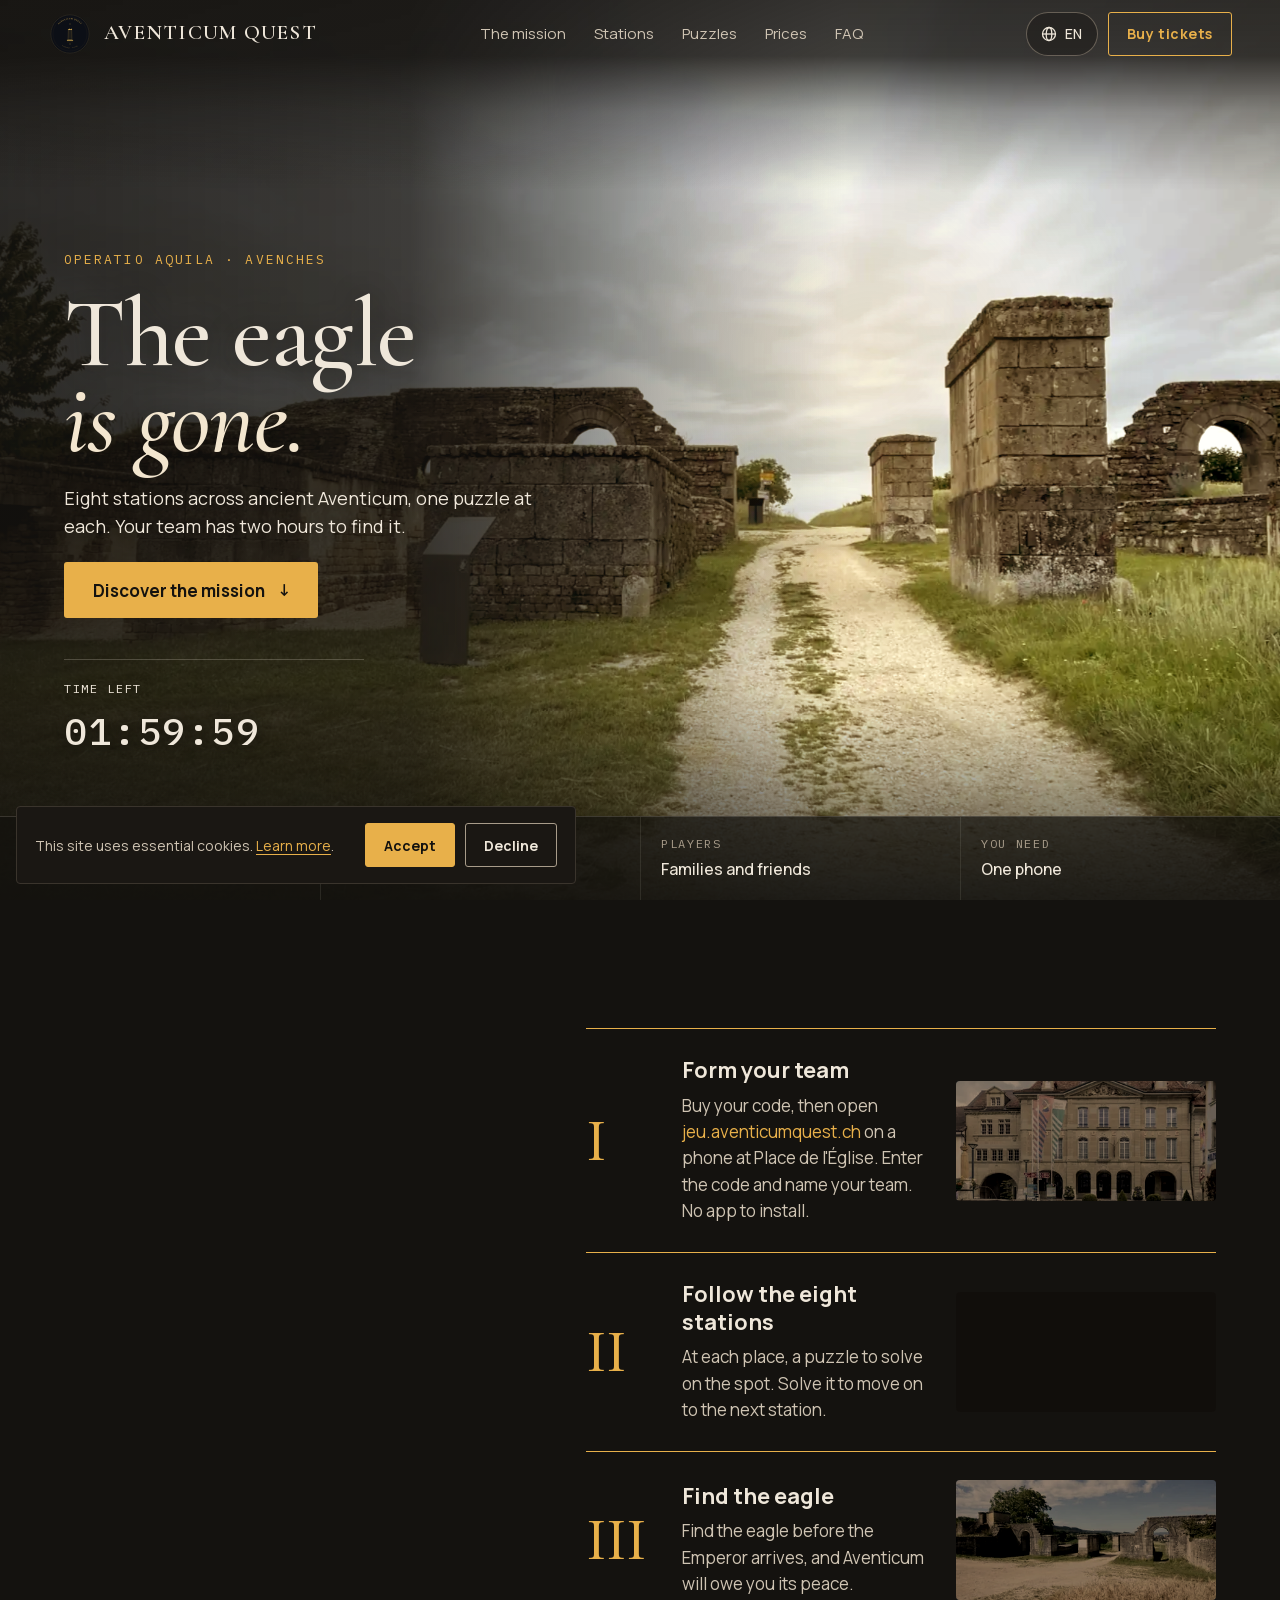
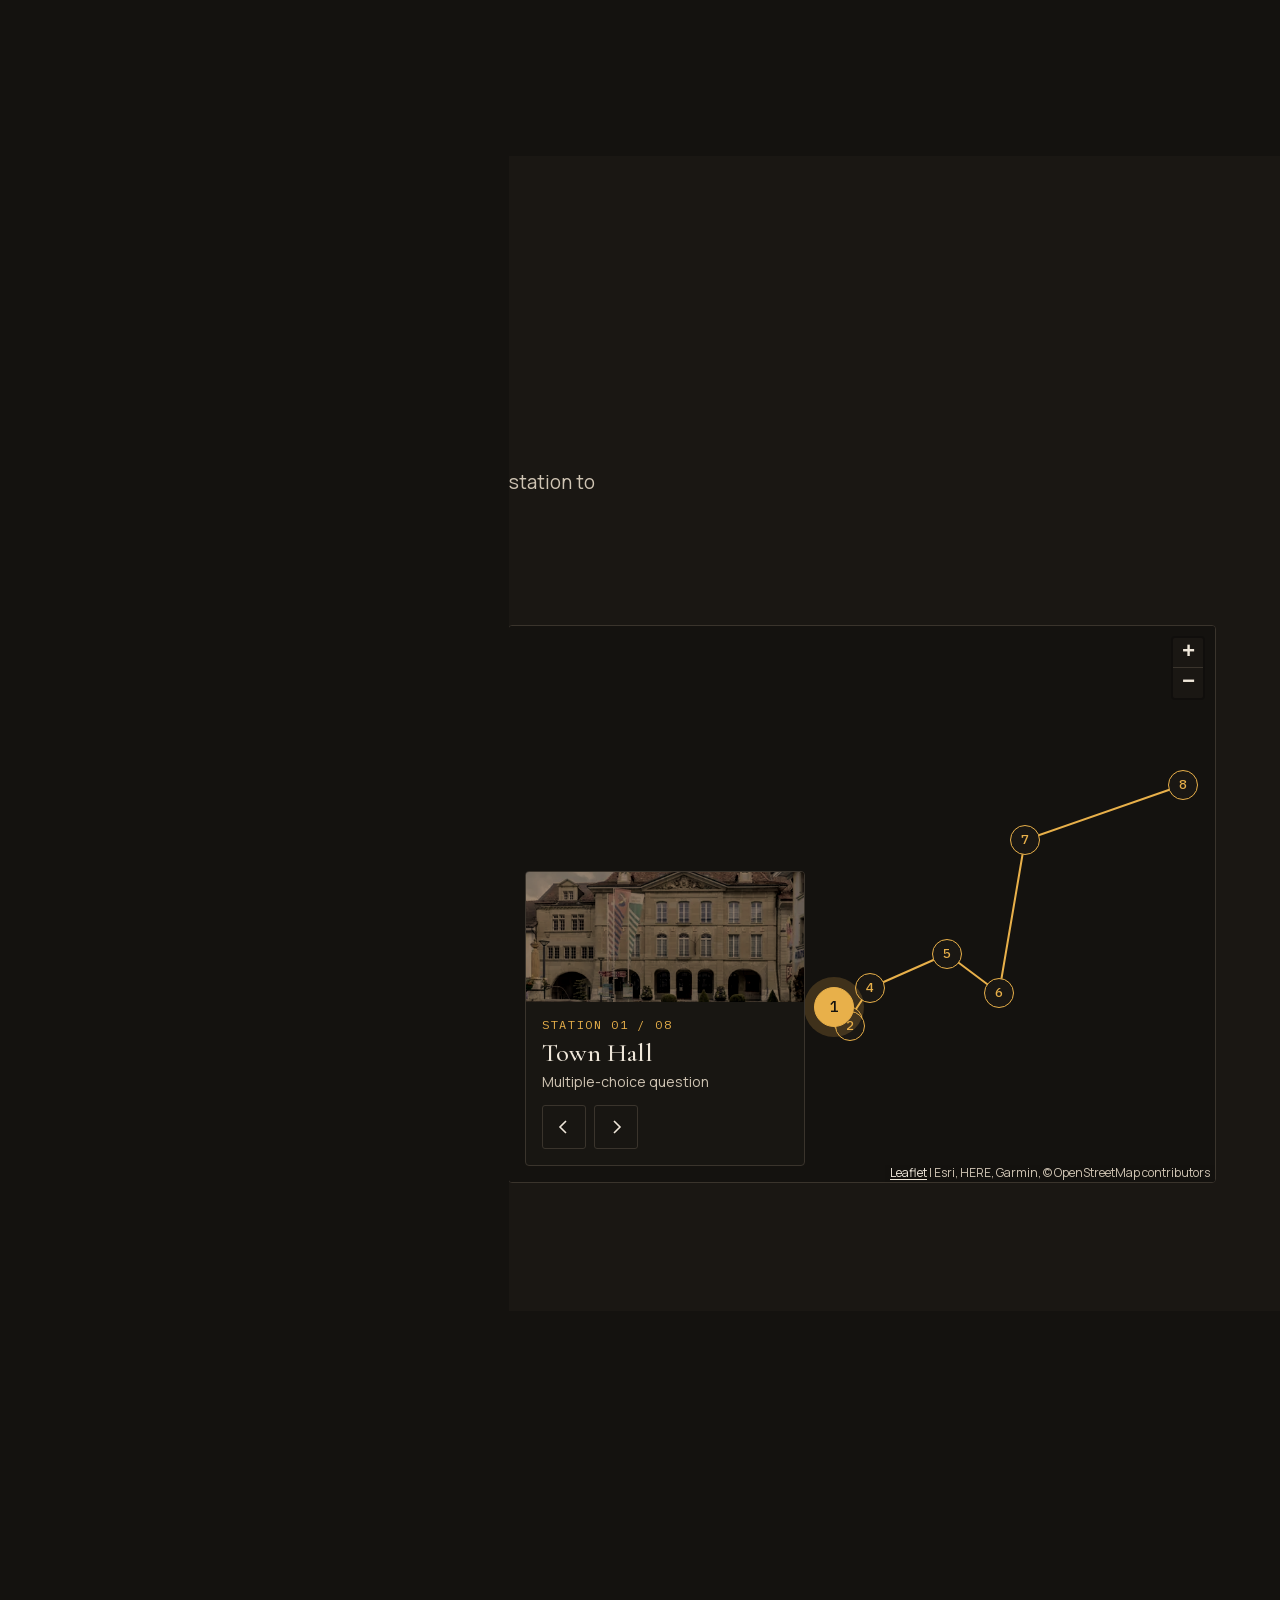
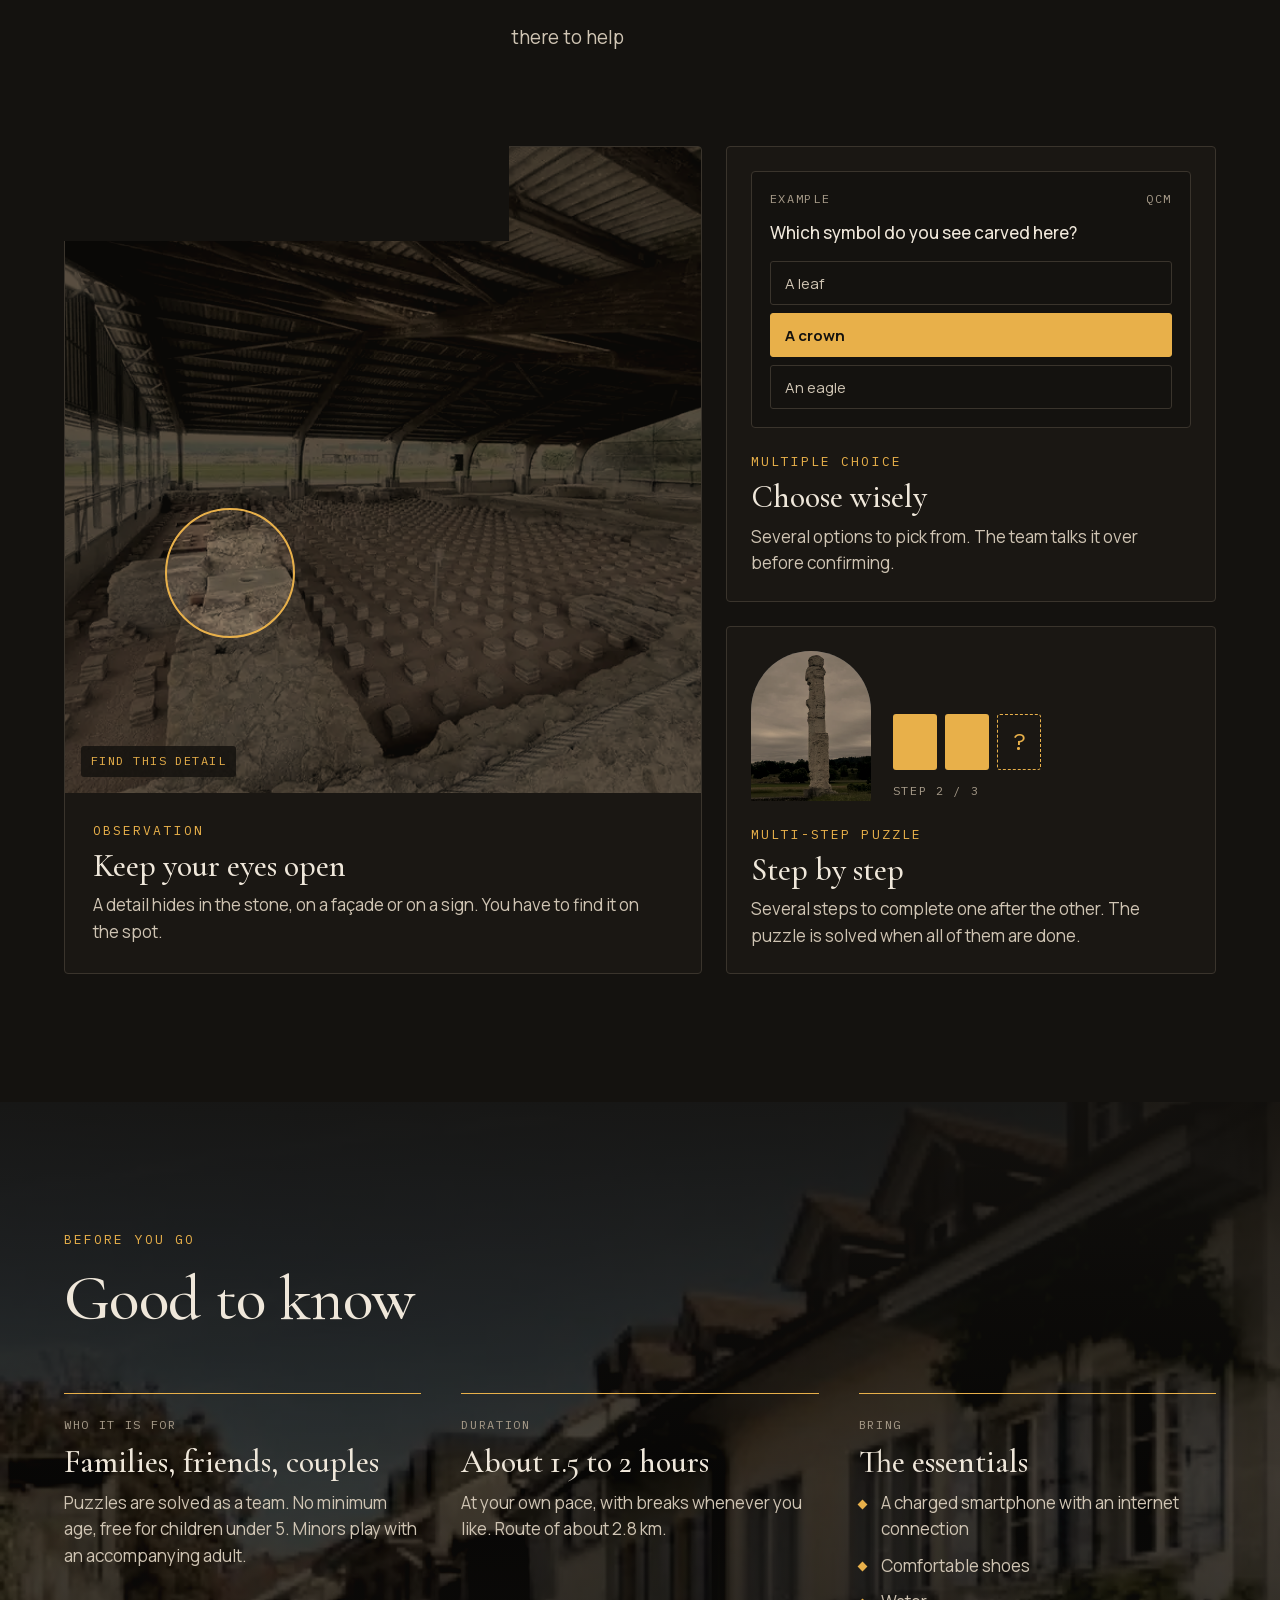
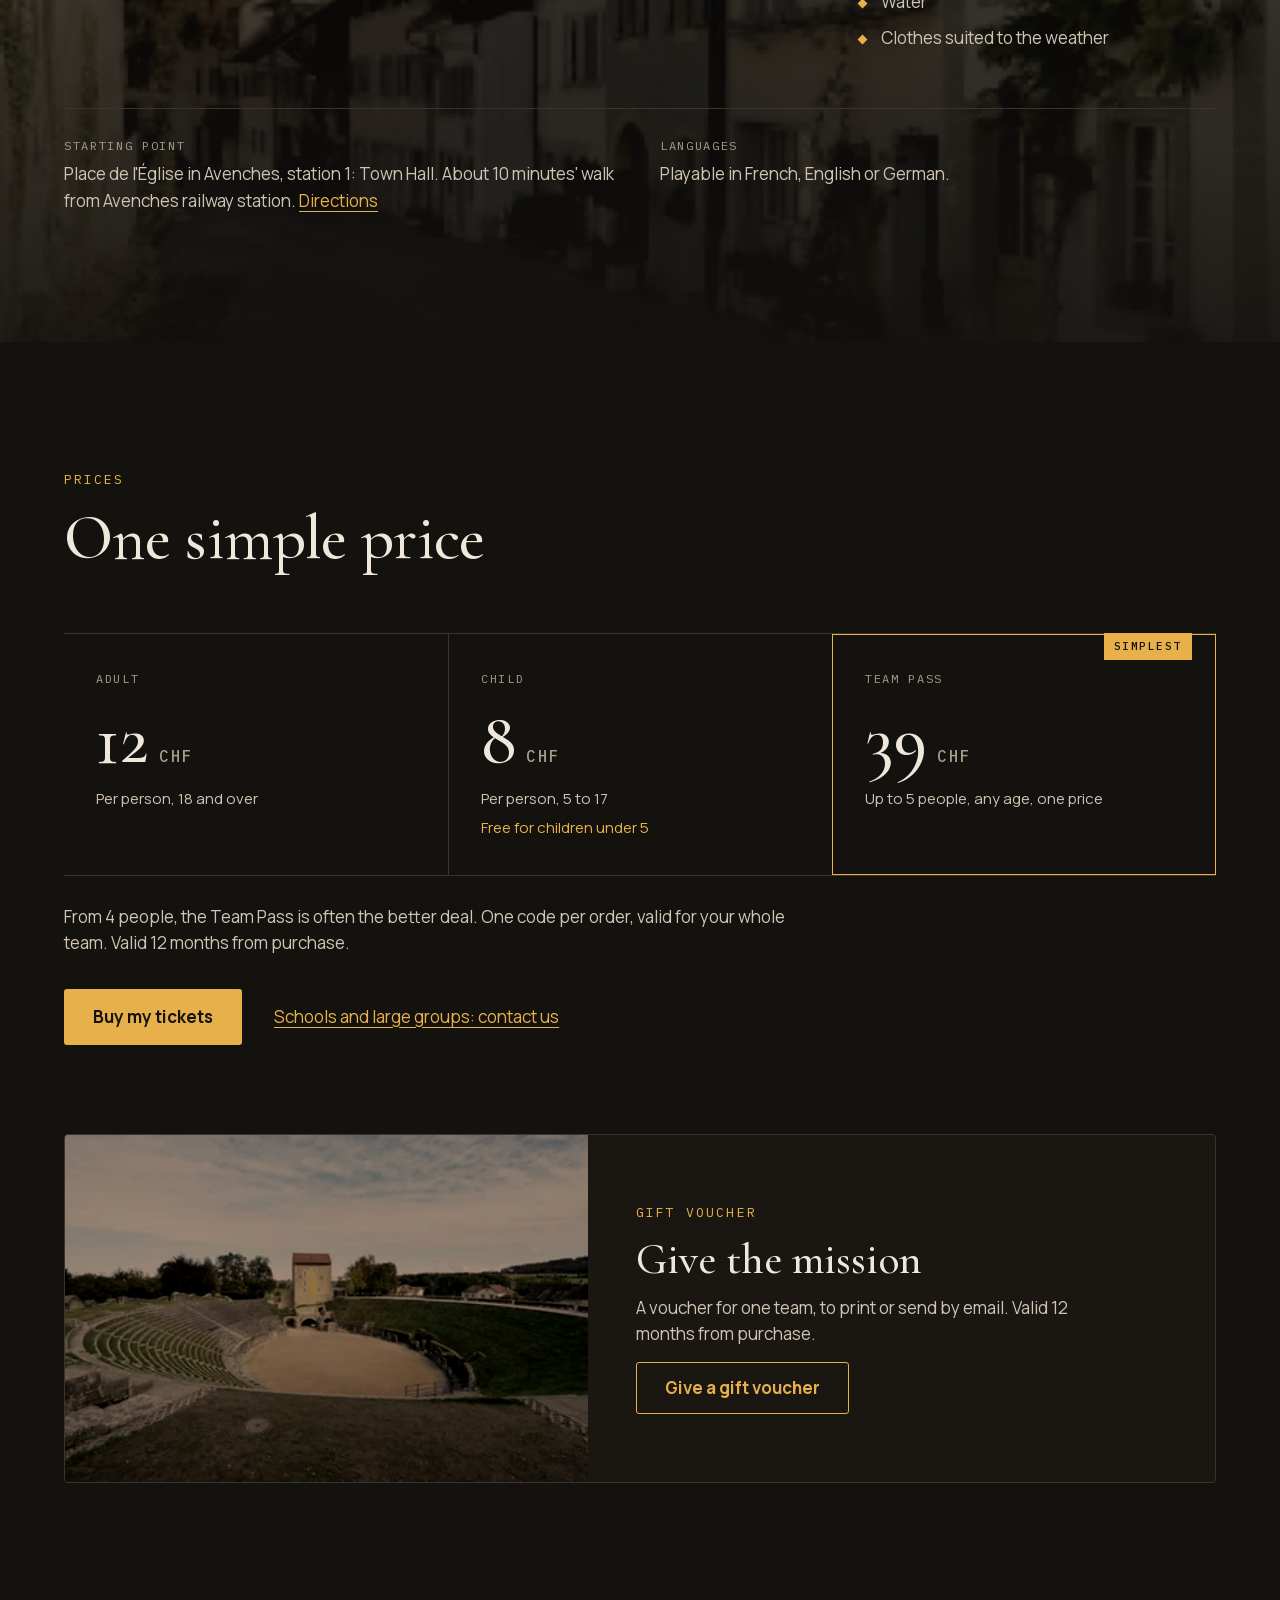
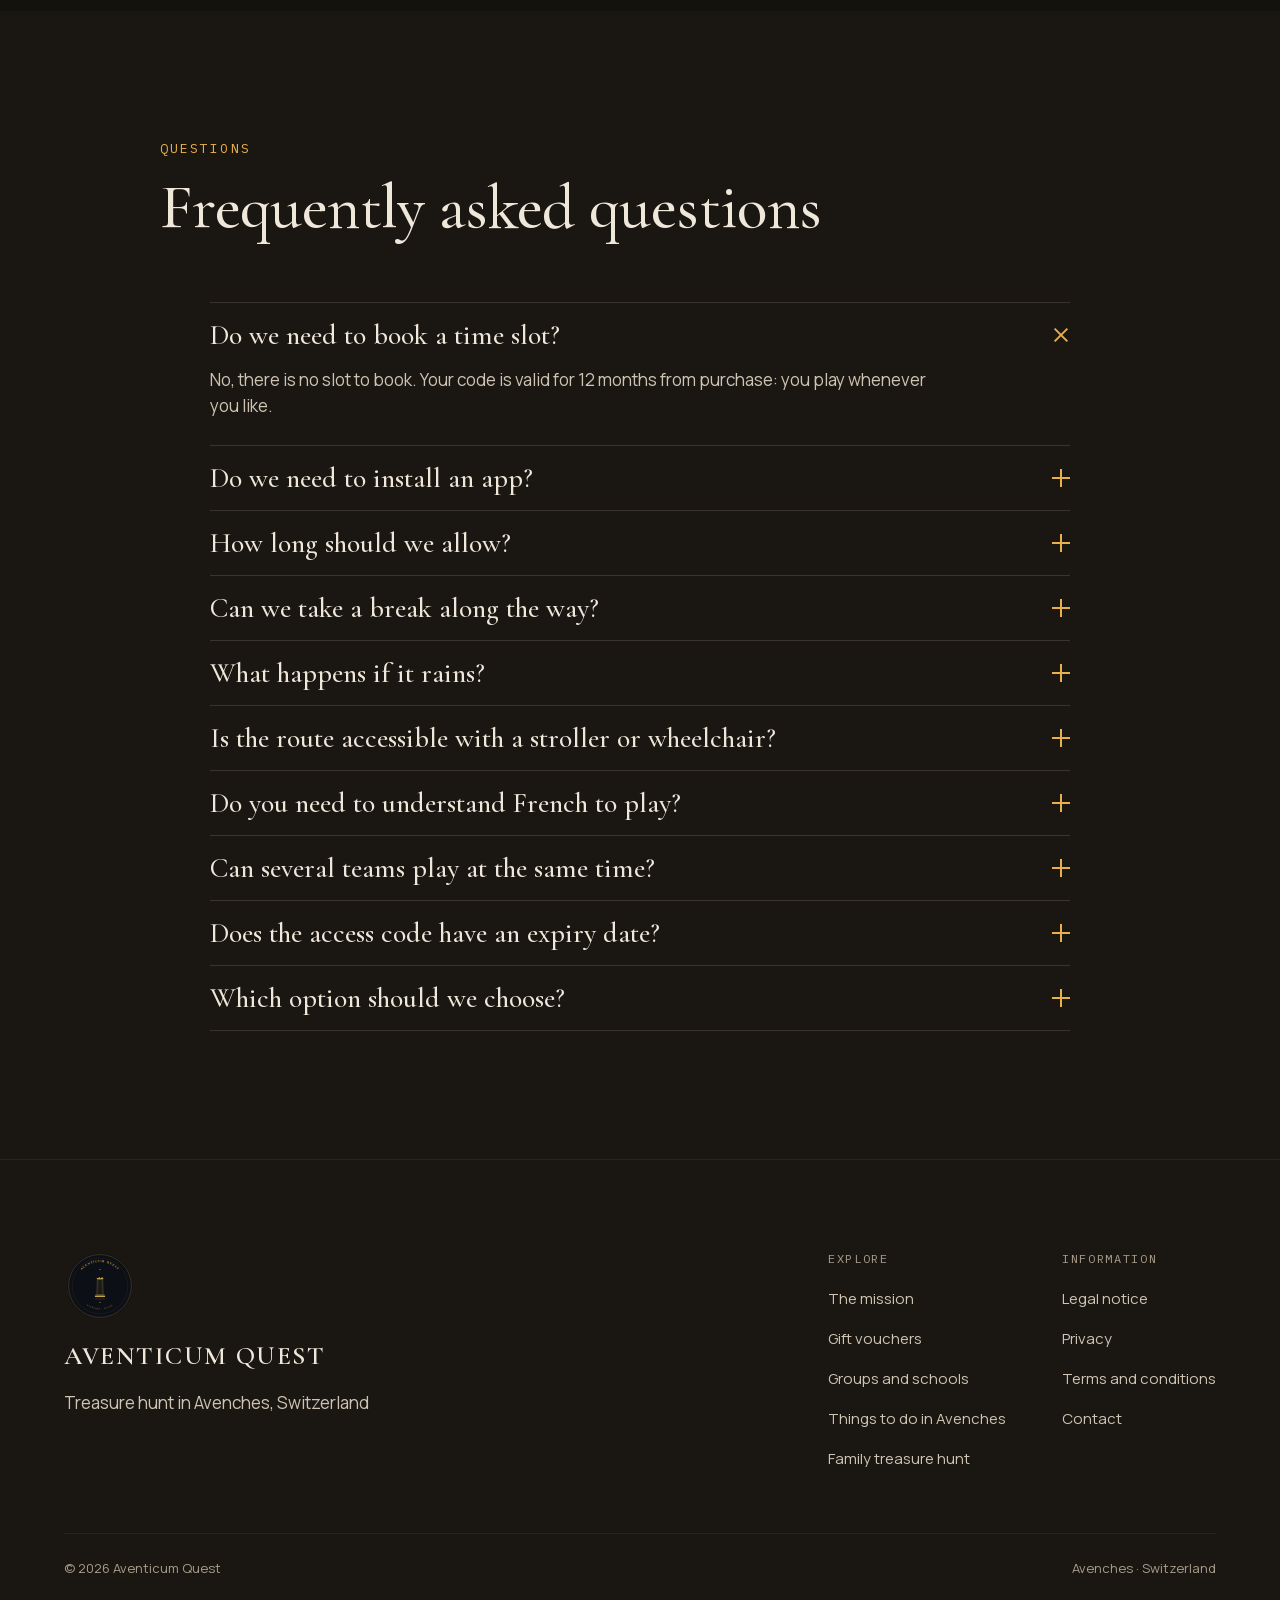
==== commit a8ad717c: "Hero de l'accueil : version « Cinéma » (photo lumineuse, zoom lent, titre mot par mot) - Photo plus " ====
--- a/index.html
+++ b/index.html
@@ -253,7 +253,7 @@
 
     <!-- Hero -->
     <section class="hero" aria-labelledby="hero-title">
-      <img class="hero-img photo-nuit" src="assets/hero-1920.webp"
+      <img class="hero-img" src="assets/hero-1920.webp"
            srcset="assets/hero-900.webp 900w, assets/hero-1920.webp 1920w" sizes="100vw"
            width="1920" height="1440" fetchpriority="high" decoding="async"
            alt="Ruines romaines d'Avenches" data-i18n-alt="hero.alt">
@@ -265,15 +265,15 @@
           <p class="kicker hero-in" style="--d:100ms" data-i18n="hero.kicker">OPERATIO AQUILA · AVENCHES</p>
           <h1 class="hero-title" id="hero-title">
             <span class="sr-only">Aventicum Quest. </span>
-            <span class="hero-in" style="--d:250ms" data-i18n="hero.t1">L'aigle a</span>
-            <i class="hero-in" style="--d:450ms" data-i18n="hero.t2">disparu.</i>
+            <span class="hero-line" data-i18n="hero.t1">L'aigle a</span>
+            <i class="hero-line" data-i18n="hero.t2">disparu.</i>
           </h1>
-          <p class="hero-lead hero-in" style="--d:650ms" data-i18n="hero.lead">Huit stations dans l'ancienne Aventicum, une énigme à chacune. Votre équipe a deux heures pour la retrouver.</p>
-          <div class="hero-in" style="--d:800ms">
+          <p class="hero-lead hero-in" style="--d:1150ms" data-i18n="hero.lead">Huit stations dans l'ancienne Aventicum, une énigme à chacune. Votre équipe a deux heures pour la retrouver.</p>
+          <div class="hero-in" style="--d:1350ms">
             <a class="btn btn--primary" href="#mission"><span data-i18n="hero.cta">Découvrir la mission</span><span class="btn-arrow" aria-hidden="true">↓</span></a>
           </div>
         </div>
-        <div class="hero-timer hero-in" style="--d:1000ms" aria-hidden="true">
+        <div class="hero-timer hero-in" style="--d:1600ms" aria-hidden="true">
           <span class="hero-timer-label" data-i18n="hero.timer">TEMPS RESTANT</span>
           <span class="hero-timer-value">02:00:00</span>
         </div>
--- a/styles.css
+++ b/styles.css
@@ -360,18 +360,20 @@
   flex-direction: column;
   background: var(--nuit);
 }
+/* Photo lumineuse et chaude : le noir n'est posé que derrière le texte (.hero-shade) */
 .hero-img {
   position: absolute; inset: 0;
   width: 100%; height: 100%;
   object-fit: cover;
-  object-position: 62% 60%;
-  transform-origin: 60% 50%;
+  object-position: 58% 62%;
+  transform-origin: 62% 58%;
+  filter: brightness(1.08) contrast(1.06) saturate(1.1) sepia(.18);
 }
 .hero-tint {
   position: absolute; inset: 0;
-  background: #8A4A14;
-  mix-blend-mode: multiply;
-  opacity: .35;
+  background: #F0A94C;
+  mix-blend-mode: soft-light;
+  opacity: .5;
 }
 .hero-halo {
   position: absolute;
@@ -384,19 +386,22 @@
   transition: transform .6s var(--ease);
 }
 .hero-shade {
+  /* bandeau sous l'en-tête (le menu doit rester lisible sur le ciel) */
+  --band: linear-gradient(180deg, rgba(20, 18, 15, .86) 0, rgba(20, 18, 15, .82) 56px, rgba(20, 18, 15, .36) 112px, rgba(20, 18, 15, 0) 190px);
   position: absolute; inset: 0;
   background:
-    linear-gradient(90deg, rgba(20, 18, 15, .88) 0%, rgba(20, 18, 15, .45) 50%, rgba(20, 18, 15, 0) 85%),
-    linear-gradient(0deg, rgba(20, 18, 15, .95) 0%, rgba(20, 18, 15, .2) 45%, rgba(20, 18, 15, .4) 100%);
+    var(--band),
+    linear-gradient(90deg, rgba(20, 18, 15, .88) 0%, rgba(20, 18, 15, .78) 32%, rgba(20, 18, 15, .35) 50%, rgba(20, 18, 15, 0) 66%),
+    linear-gradient(0deg, rgba(20, 18, 15, .82) 0, rgba(20, 18, 15, 0) 24%);
 }
 .hero-body {
   position: relative;
   flex: 1;
   display: flex;
-  align-items: flex-end;
-  justify-content: space-between;
-  gap: 32px;
-  padding: 96px var(--pad-x) clamp(28px, 5vh, 56px);
+  flex-direction: column;
+  align-items: flex-start;
+  justify-content: flex-end;
+  padding: 96px var(--pad-x) clamp(32px, 6vh, 64px);
 }
 .hero-text {
   display: flex;
@@ -407,9 +412,10 @@
 .hero-title {
   font-family: var(--serif);
   font-weight: 500;
-  font-size: clamp(60px, 10vw, 132px);
+  font-size: clamp(54px, 7.6vw, 104px);
   line-height: .88;
   letter-spacing: -.015em;
+  text-shadow: 0 2px 28px rgba(20, 18, 15, .45);
 }
 .hero-title span, .hero-title i { display: block; }
 .hero-title i { font-style: italic; color: #F3E6CF; }
@@ -419,24 +425,28 @@
   line-height: 1.55;
   color: var(--parchemin);
   text-wrap: pretty;
-}
+  text-shadow: 0 1px 14px rgba(20, 18, 15, .6);
+}
+/* Compteur (mise en scène) sous le bouton, avec de l'air autour */
 .hero-timer {
-  display: none;
+  display: flex;
   flex-direction: column;
-  align-items: flex-end;
+  align-items: flex-start;
   gap: 4px;
+  min-width: min(100%, 300px);
+  margin-top: clamp(24px, 4.5vh, 48px);
+  padding-top: 20px;
+  border-top: 1px solid rgba(239, 231, 218, .22);
   font-family: var(--mono);
-}
-.hero-timer-label { font-size: 12px; letter-spacing: .14em; color: var(--texte-3); }
+  text-shadow: 0 1px 12px rgba(20, 18, 15, .7);
+}
+.hero-timer-label { font-size: 12px; letter-spacing: .14em; color: var(--parchemin); }
 .hero-timer-value {
-  font-size: clamp(34px, 3.6vw, 52px);
+  font-size: clamp(30px, 3vw, 44px);
   font-weight: 500;
   letter-spacing: .04em;
   font-variant-numeric: tabular-nums;
   color: var(--parchemin);
-}
-@media (min-width: 1120px) {
-  .hero-timer { display: flex; }
 }
 
 /* Bandeau d'infos clés */
@@ -471,16 +481,44 @@
 }
 
 /* Mouvement du hero : seulement si JS actif (sans JS, tout est visible) */
-@keyframes hero-zoom { from { transform: scale(1.08); } to { transform: scale(1); } }
+@keyframes hero-push { from { transform: scale(1); } to { transform: scale(1.1); } }
 @keyframes hero-in {
   from { opacity: 0; transform: translateY(24px); }
   to   { opacity: 1; transform: none; }
 }
-.js .hero-img { animation: hero-zoom 18s cubic-bezier(.2, .6, .2, 1) both; }
+@keyframes hero-word {
+  from { opacity: 0; transform: translateY(.32em); filter: blur(6px); }
+  to   { opacity: 1; transform: none; filter: none; }
+}
+@keyframes hero-show { to { opacity: 1; } }
+.js .hero-img { animation: hero-push 20s cubic-bezier(.25, .1, .25, 1) both; }
 .js .hero-in {
   opacity: 0;
   animation: hero-in .9s var(--ease) forwards;
   animation-delay: var(--d, 0ms);
+}
+/* Titre mot par mot : main.js découpe chaque ligne en mots (.w). En attendant, la ligne est masquée ;
+   au bout de 2,5 s elle s'affiche quoi qu'il arrive (filet de sécurité si le script échoue). */
+@media (prefers-reduced-motion: no-preference) {
+  .js .hero-line:not(.is-split) { opacity: 0; animation: hero-show .01s 2.5s forwards; }
+}
+.hero-line .w { display: inline-block; }
+.js .hero-line .w { opacity: 0; animation: hero-word .85s var(--ease) forwards; animation-delay: calc(350ms + var(--i, 0) * 150ms); }
+
+/* Tablette et mobile : la photo occupe le haut et se fond dans le fond sombre, le texte est posé dessous
+   (lisible quelle que soit la photo). Le hero n'est plus collé à l'écran. */
+@media (max-width: 1023px) {
+  .hero { position: relative; height: auto; min-height: 100svh; --ph: max(62svh, 460px); }
+  .hero-img { bottom: auto; height: var(--ph); }
+  /* teinte et dégradé dépassent la photo : le zoom ne laisse aucun liseré clair sous elle */
+  .hero-tint, .hero-shade { bottom: auto; height: calc(var(--ph) * 1.15); }
+  .hero-shade {
+    background:
+      var(--band),
+      linear-gradient(180deg, rgba(20, 18, 15, 0) calc(var(--ph) * .36), rgba(20, 18, 15, .72) calc(var(--ph) * .62), #14120F calc(var(--ph) * .86));
+  }
+  .hero-body { padding-top: calc(var(--ph) * .66); }
+  .has-xmas .hero-body { padding-top: calc(var(--ph) * .66 + var(--xmas-h)); }
 }
 
 /* ── 7. Apparitions au scroll ────────────────────────────────── */
@@ -996,7 +1034,7 @@
 }
 .xmas-close:focus-visible { outline-color: var(--nuit); }
 .has-xmas .site-header { top: 44px; }
-.has-xmas .hero-body { padding-top: 140px; }
+@media (min-width: 1024px) { .has-xmas .hero-body { padding-top: 140px; } }
 
 /* ── 11. Pages secondaires : en-tête plein, lien d'évitement ──── */
 .site-header.is-solid {
@@ -1529,6 +1567,7 @@
   html { scroll-behavior: auto; }
   .js .hero-img { animation: none; }
   .js .hero-in { opacity: 1; animation: none; }
+  .js .hero-line .w { opacity: 1; animation: none; filter: none; transform: none; }
   .hero-halo { display: none; }
   .reveal-pending { opacity: 1; transform: none; }
   .btn, .site-header, .lang-toggle { transition: none; }
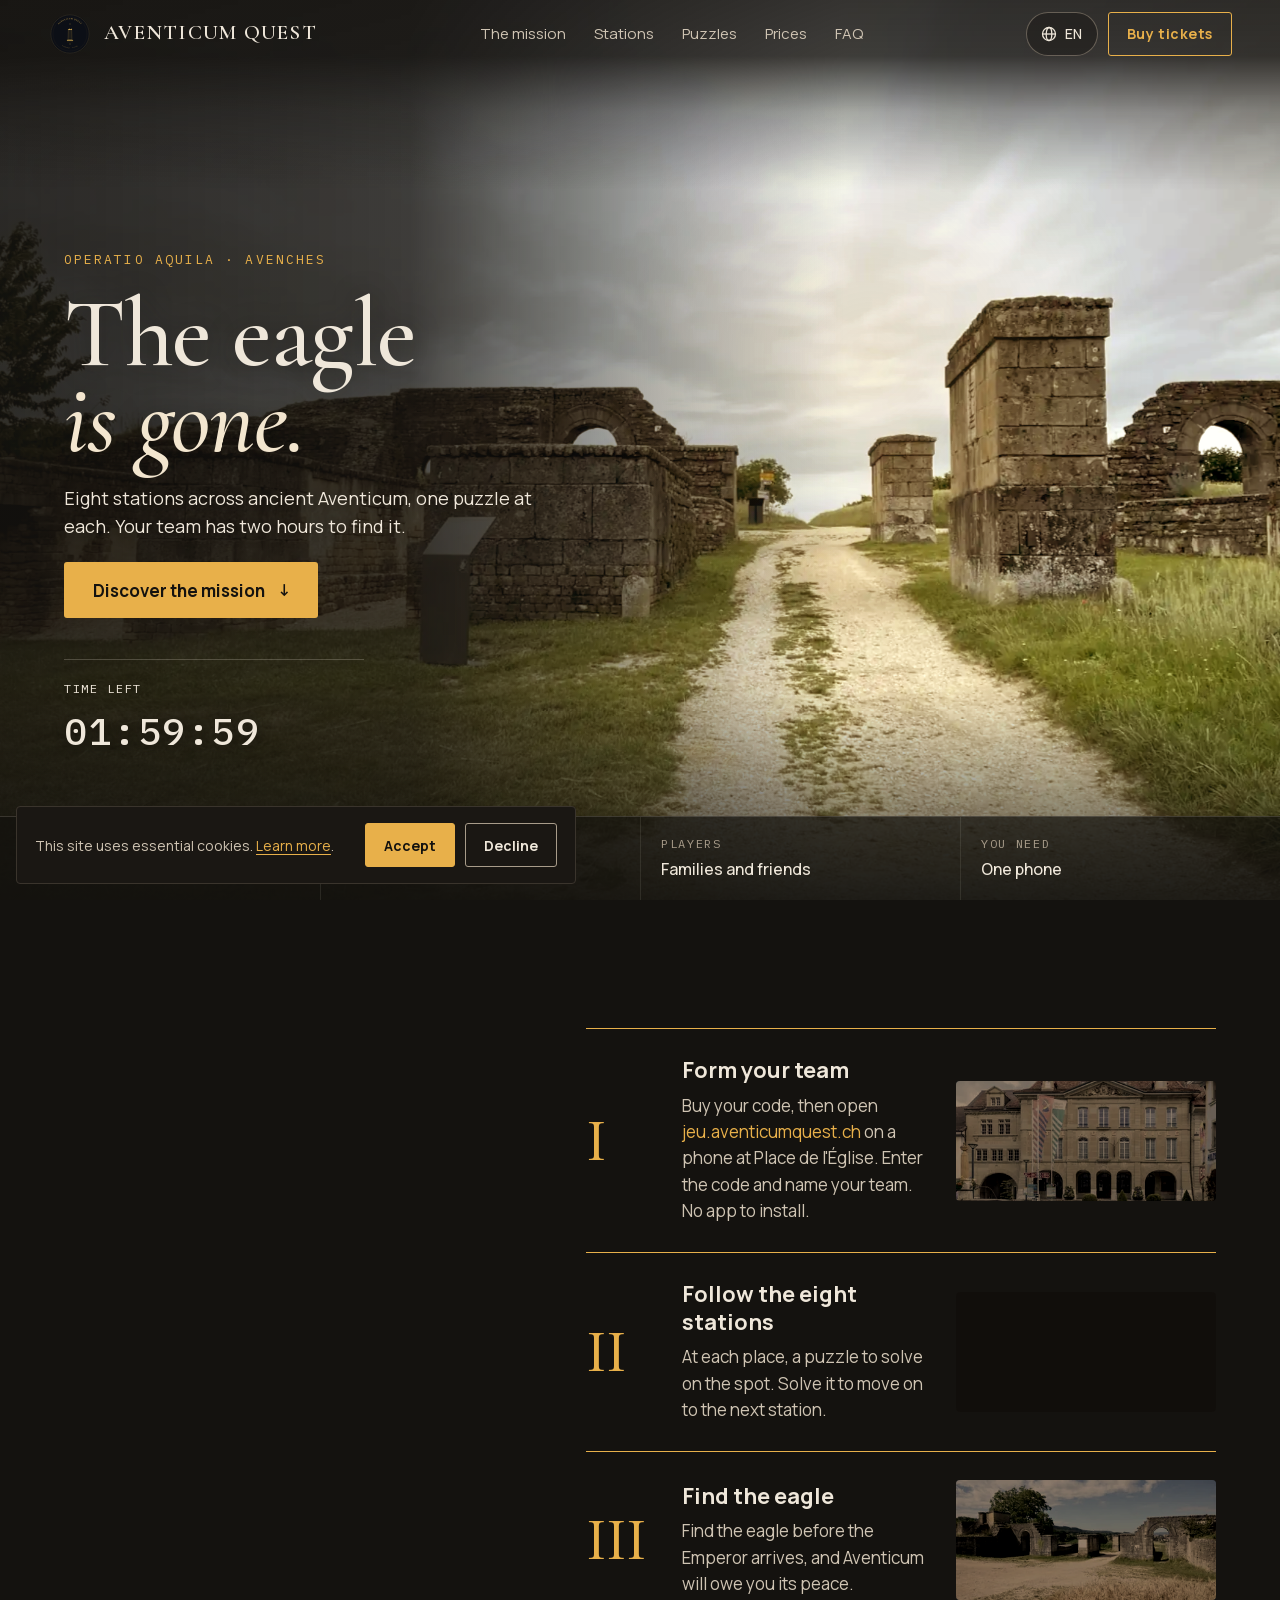
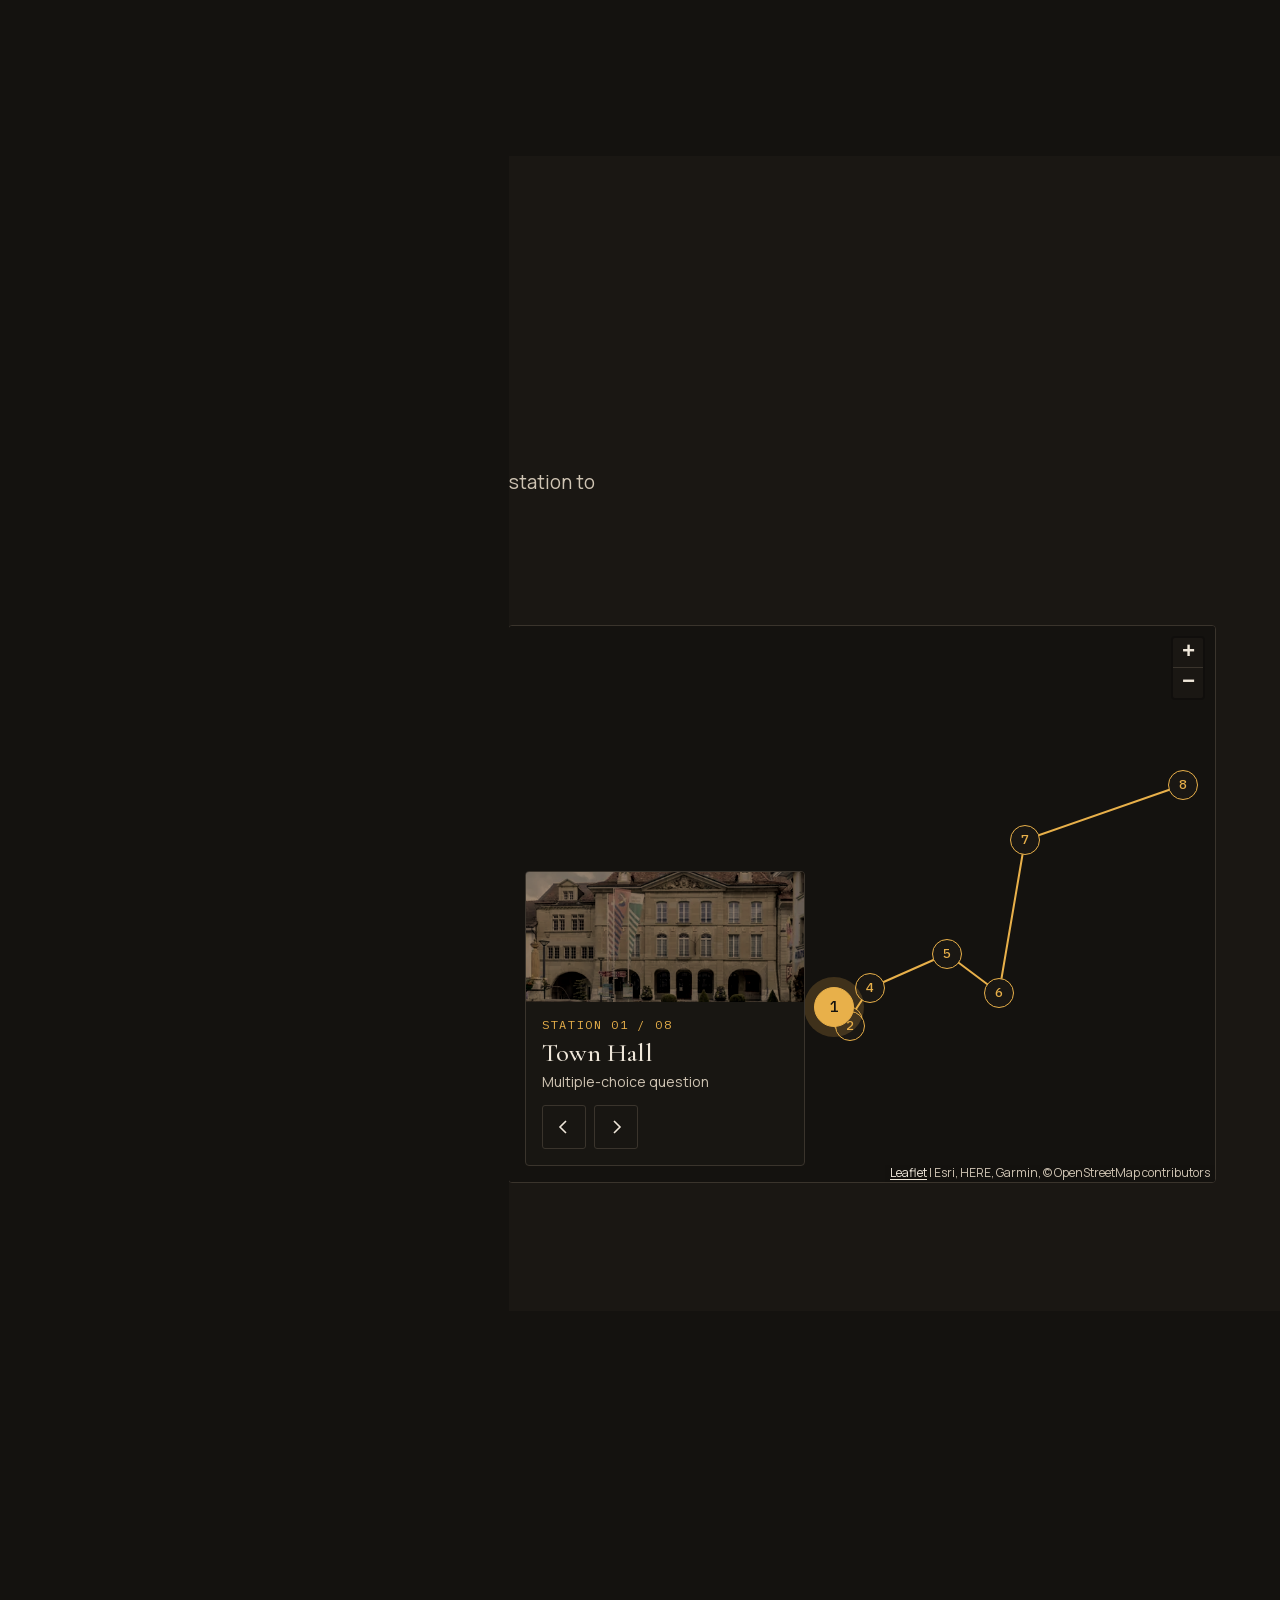
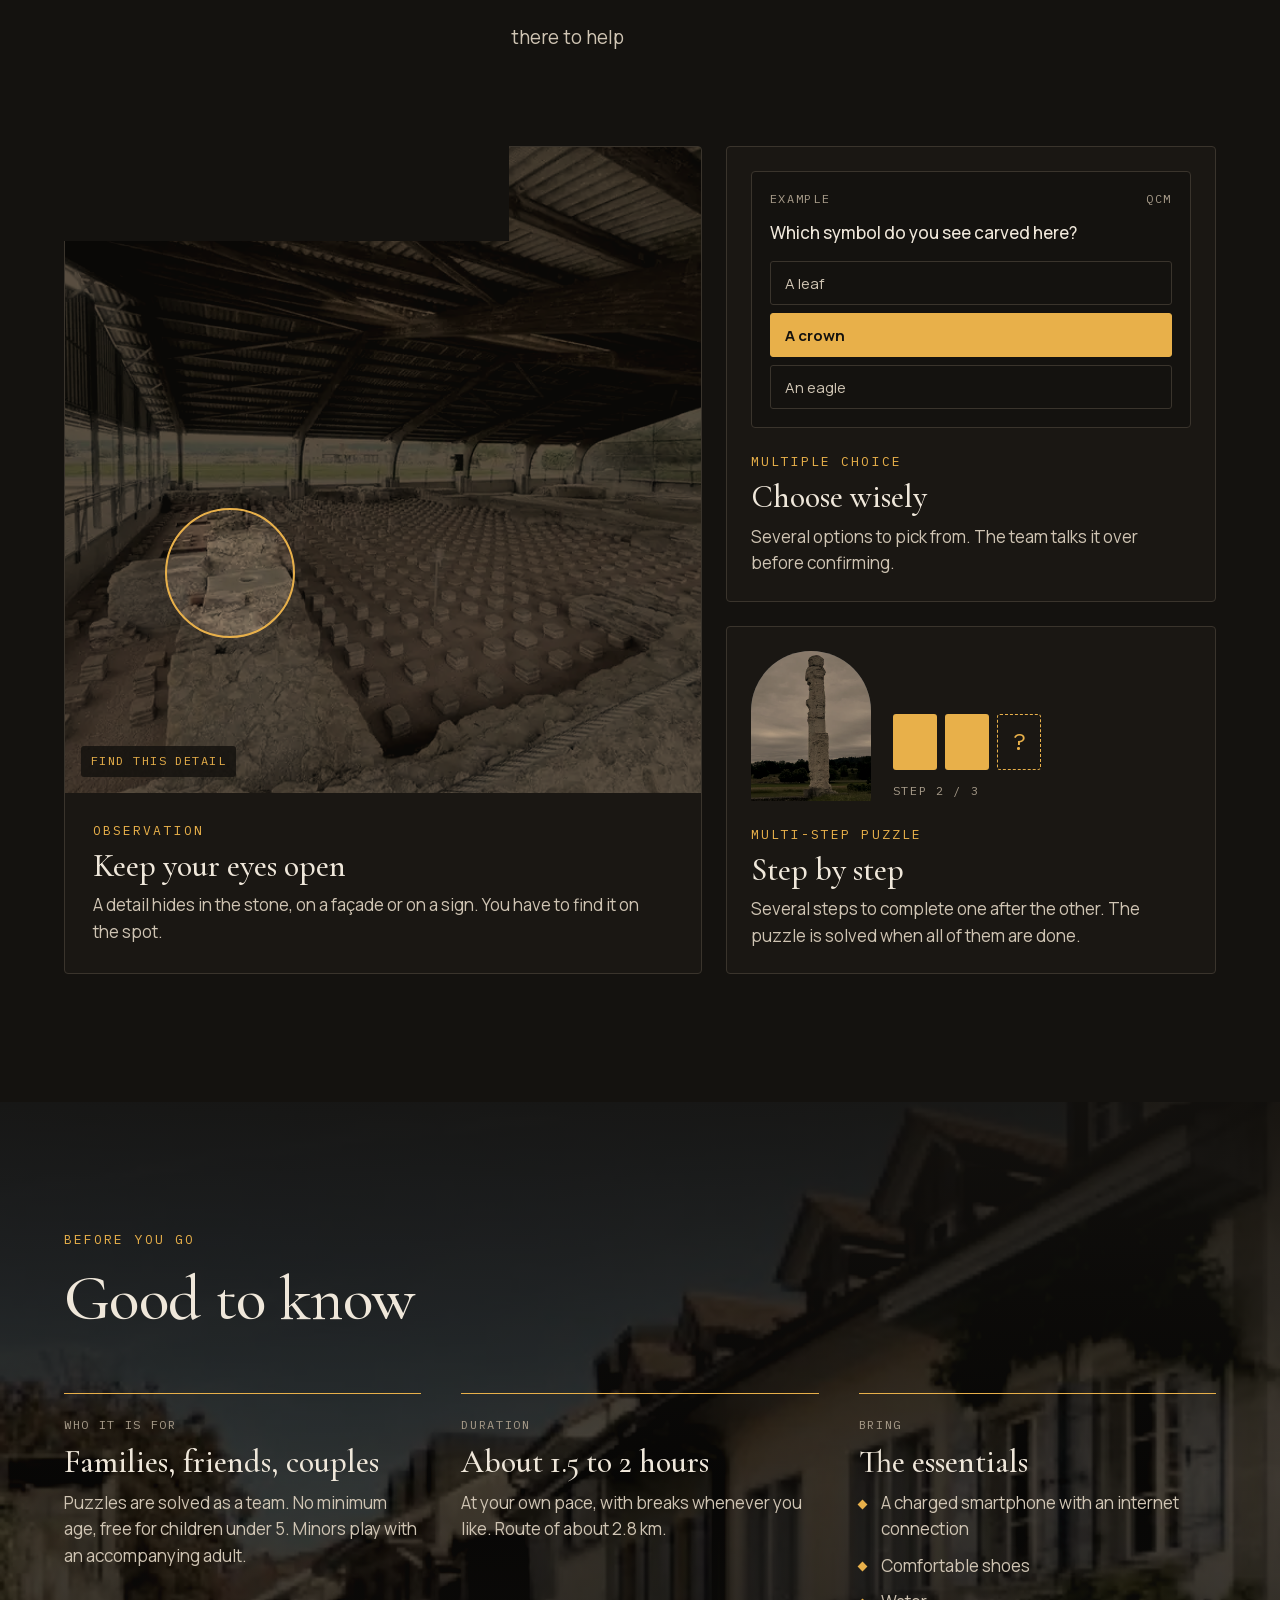
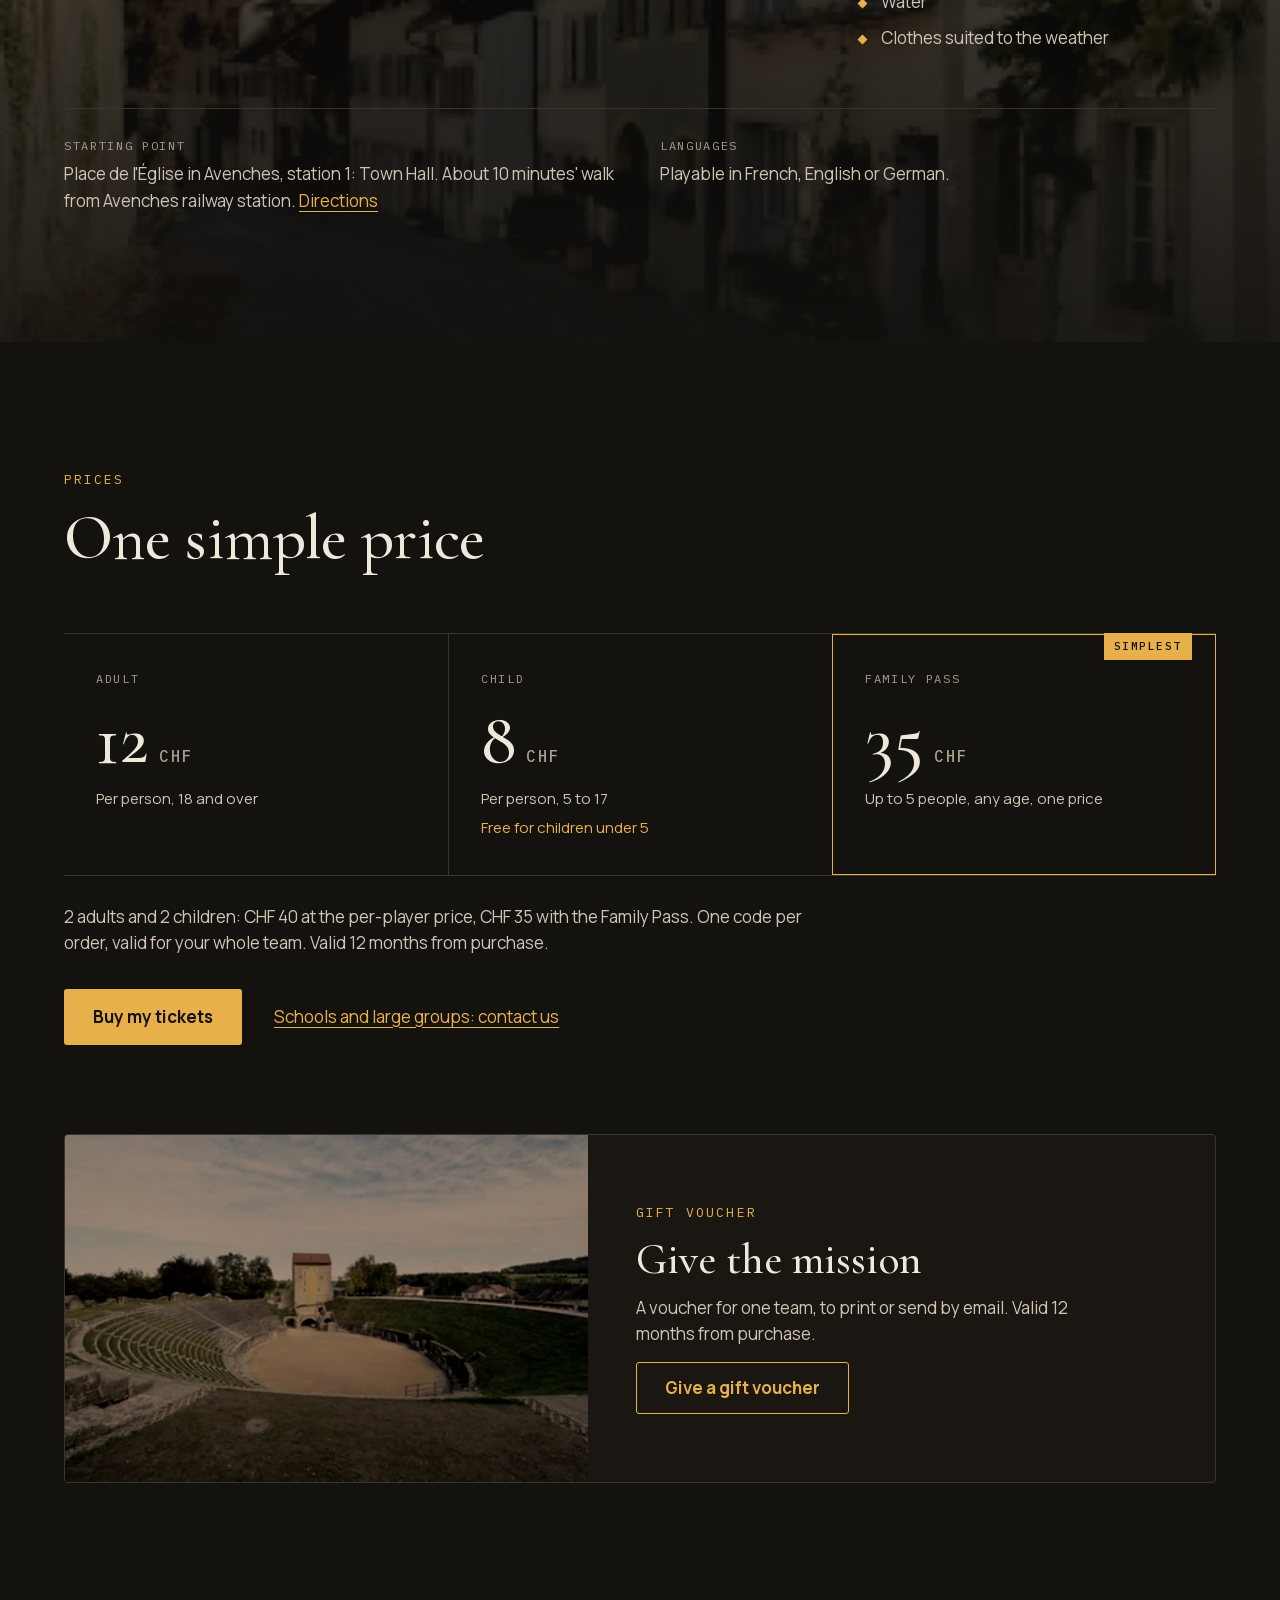
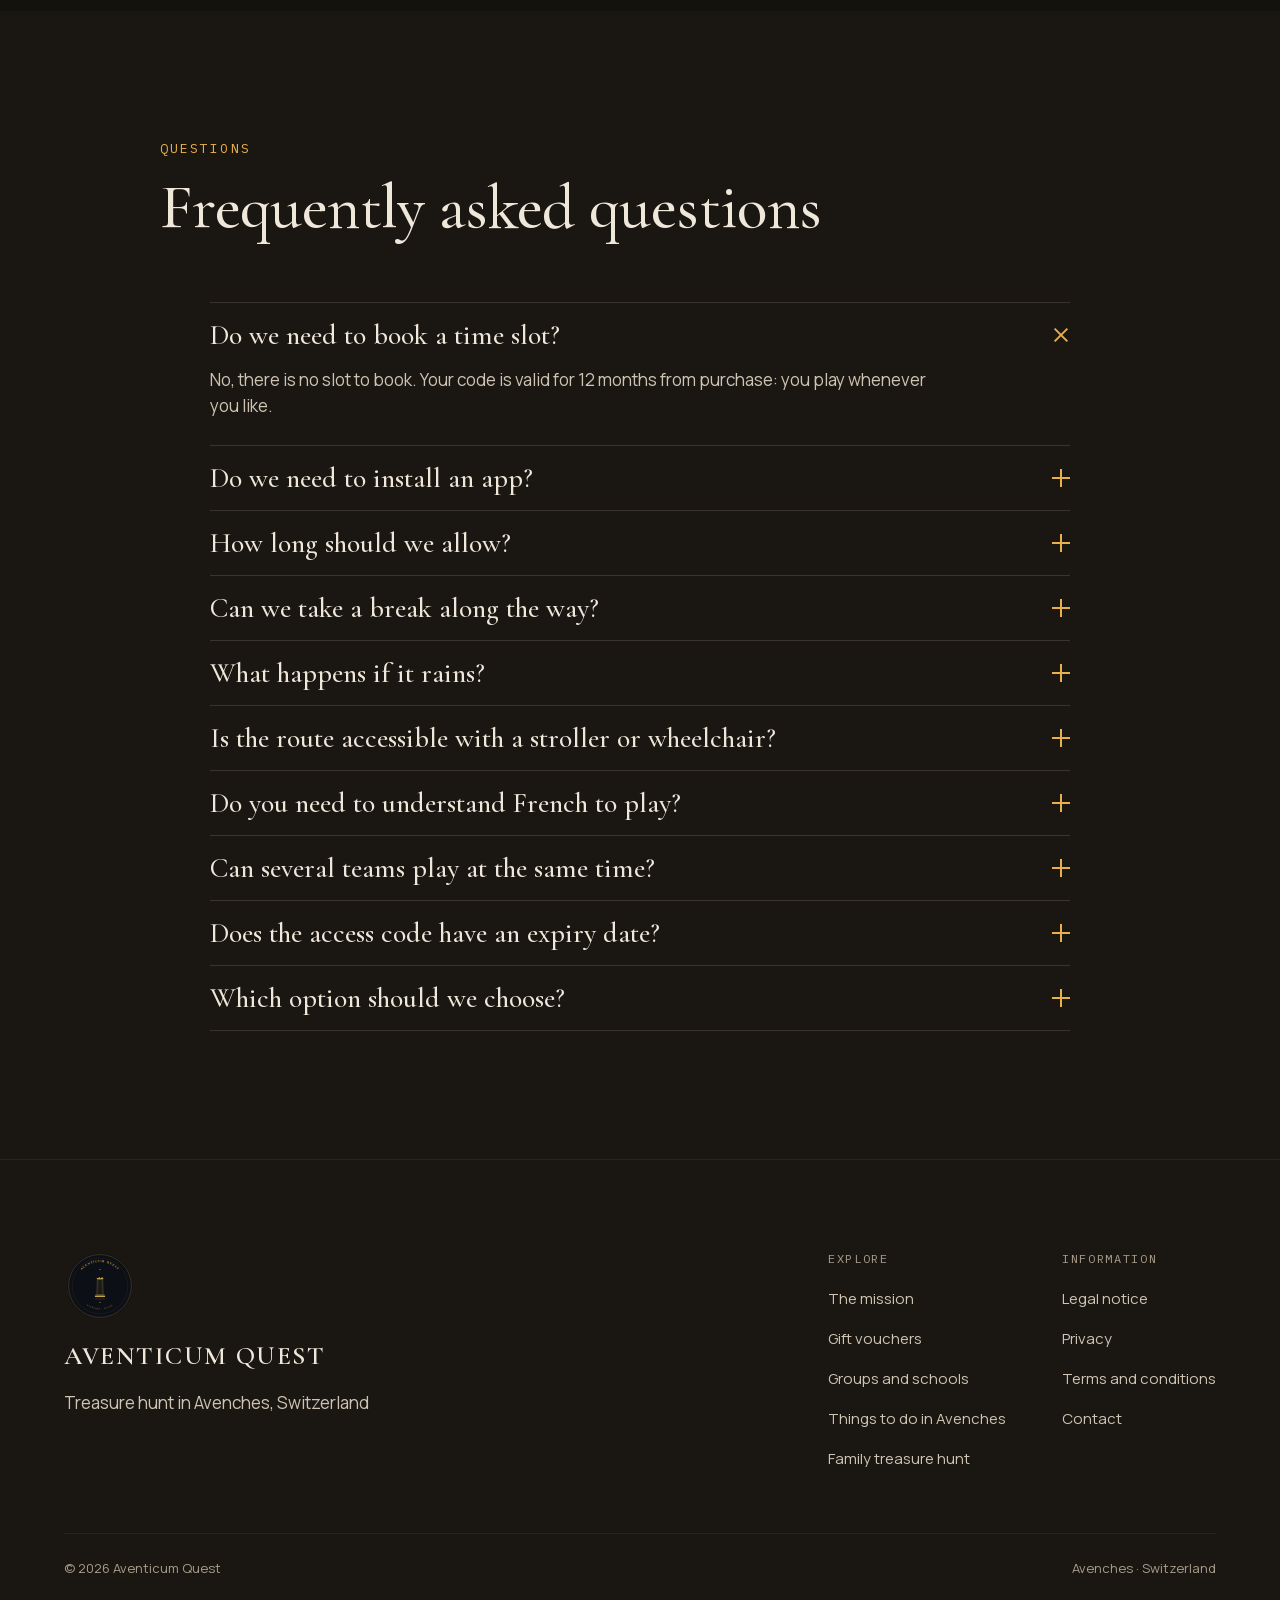
==== commit 06d6b336: "Forfait Famille 35 CHF : remplace le Forfait Equipe 39 CHF - acheter.html : onglet Forfait Famille /" ====
--- a/index.html
+++ b/index.html
@@ -59,7 +59,7 @@
       {
         "@type": "Product",
         "name": "Aventicum Quest, Operatio Aquila",
-        "description": "Code de jeu pour l'enquête en plein air Aventicum Quest à Avenches. Un seul code par commande, valable pour toute l'équipe, pendant 12 mois. Tarif par joueur ou Forfait Équipe.",
+        "description": "Code de jeu pour l'enquête en plein air Aventicum Quest à Avenches. Un seul code par commande, valable pour toute l'équipe, pendant 12 mois. Tarif par joueur ou Forfait Famille.",
         "image": "https://aventicumquest.ch/images/og_image.jpg",
         "brand": {
           "@type": "Brand",
@@ -181,7 +181,7 @@
             "name": "Quelle formule choisir ?",
             "acceptedAnswer": {
               "@type": "Answer",
-              "text": "Le tarif par joueur coûte 12 CHF par adulte et 8 CHF par enfant de 5 à 17 ans, gratuit pour les moins de 5 ans. Le Forfait Équipe coûte 39 CHF pour une équipe jusqu'à 5 personnes, quel que soit leur âge. À partir de 4 personnes, le forfait est souvent plus avantageux. Dans les deux cas, vous recevez un seul code pour toute l'équipe."
+              "text": "Le tarif par joueur coûte 12 CHF par adulte et 8 CHF par enfant de 5 à 17 ans, gratuit pour les moins de 5 ans. Le Forfait Famille coûte 35 CHF pour une famille ou une équipe jusqu'à 5 personnes, quel que soit leur âge. Exemple : 2 adultes et 2 enfants paient 40 CHF au tarif par joueur, 35 CHF avec le Forfait Famille. Dans les deux cas, vous recevez un seul code pour toute l'équipe."
             }
           }
         ]
@@ -535,12 +535,12 @@
           </div>
           <div class="price price--team">
             <p class="price-tag" data-i18n="price.teamTag">LE PLUS SIMPLE</p>
-            <p class="col-k" data-i18n="price.team">Forfait équipe</p>
-            <p class="amount">39<span>CHF</span></p>
+            <p class="col-k" data-i18n="price.team">Forfait famille</p>
+            <p class="amount">35<span>CHF</span></p>
             <p class="price-note" data-i18n="price.teamNote">Jusqu'à 5 personnes, tous âges, un seul prix</p>
           </div>
         </div>
-        <p class="price-help" data-reveal><span data-i18n="price.help">À partir de 4 personnes, le forfait est souvent plus avantageux.</span> <span data-i18n="price.note">Un seul code par commande, valable pour toute votre équipe. Valable 12 mois à partir de l'achat.</span></p>
+        <p class="price-help" data-reveal><span data-i18n="price.help">2 adultes et 2 enfants : 40 CHF au tarif par joueur, 35 CHF avec le Forfait Famille.</span> <span data-i18n="price.note">Un seul code par commande, valable pour toute votre équipe. Valable 12 mois à partir de l'achat.</span></p>
         <div class="price-cta" data-reveal>
           <a class="btn btn--primary" href="acheter.html" data-i18n="price.cta">Acheter mes billets</a>
           <a class="text-link" href="groupes.html" data-i18n="price.groups">Écoles et grands groupes : nous contacter</a>
@@ -602,7 +602,7 @@
           </details>
           <details class="faq-item" name="faq">
             <summary><h3 data-i18n="faq.i10.q">Quelle formule choisir ?</h3><span class="faq-plus" aria-hidden="true"></span></summary>
-            <div class="faq-a"><p data-i18n="faq.i10.a">Le tarif par joueur coûte 12 CHF par adulte et 8 CHF par enfant de 5 à 17 ans, gratuit pour les moins de 5 ans. Le Forfait Équipe coûte 39 CHF pour une équipe jusqu'à 5 personnes, quel que soit leur âge. À partir de 4 personnes, le forfait est souvent plus avantageux. Dans les deux cas, vous recevez un seul code pour toute l'équipe.</p></div>
+            <div class="faq-a"><p data-i18n="faq.i10.a">Le tarif par joueur coûte 12 CHF par adulte et 8 CHF par enfant de 5 à 17 ans, gratuit pour les moins de 5 ans. Le Forfait Famille coûte 35 CHF pour une famille ou une équipe jusqu'à 5 personnes, quel que soit leur âge. Exemple : 2 adultes et 2 enfants paient 40 CHF au tarif par joueur, 35 CHF avec le Forfait Famille. Dans les deux cas, vous recevez un seul code pour toute l'équipe.</p></div>
           </details>
         </div>
       </div>
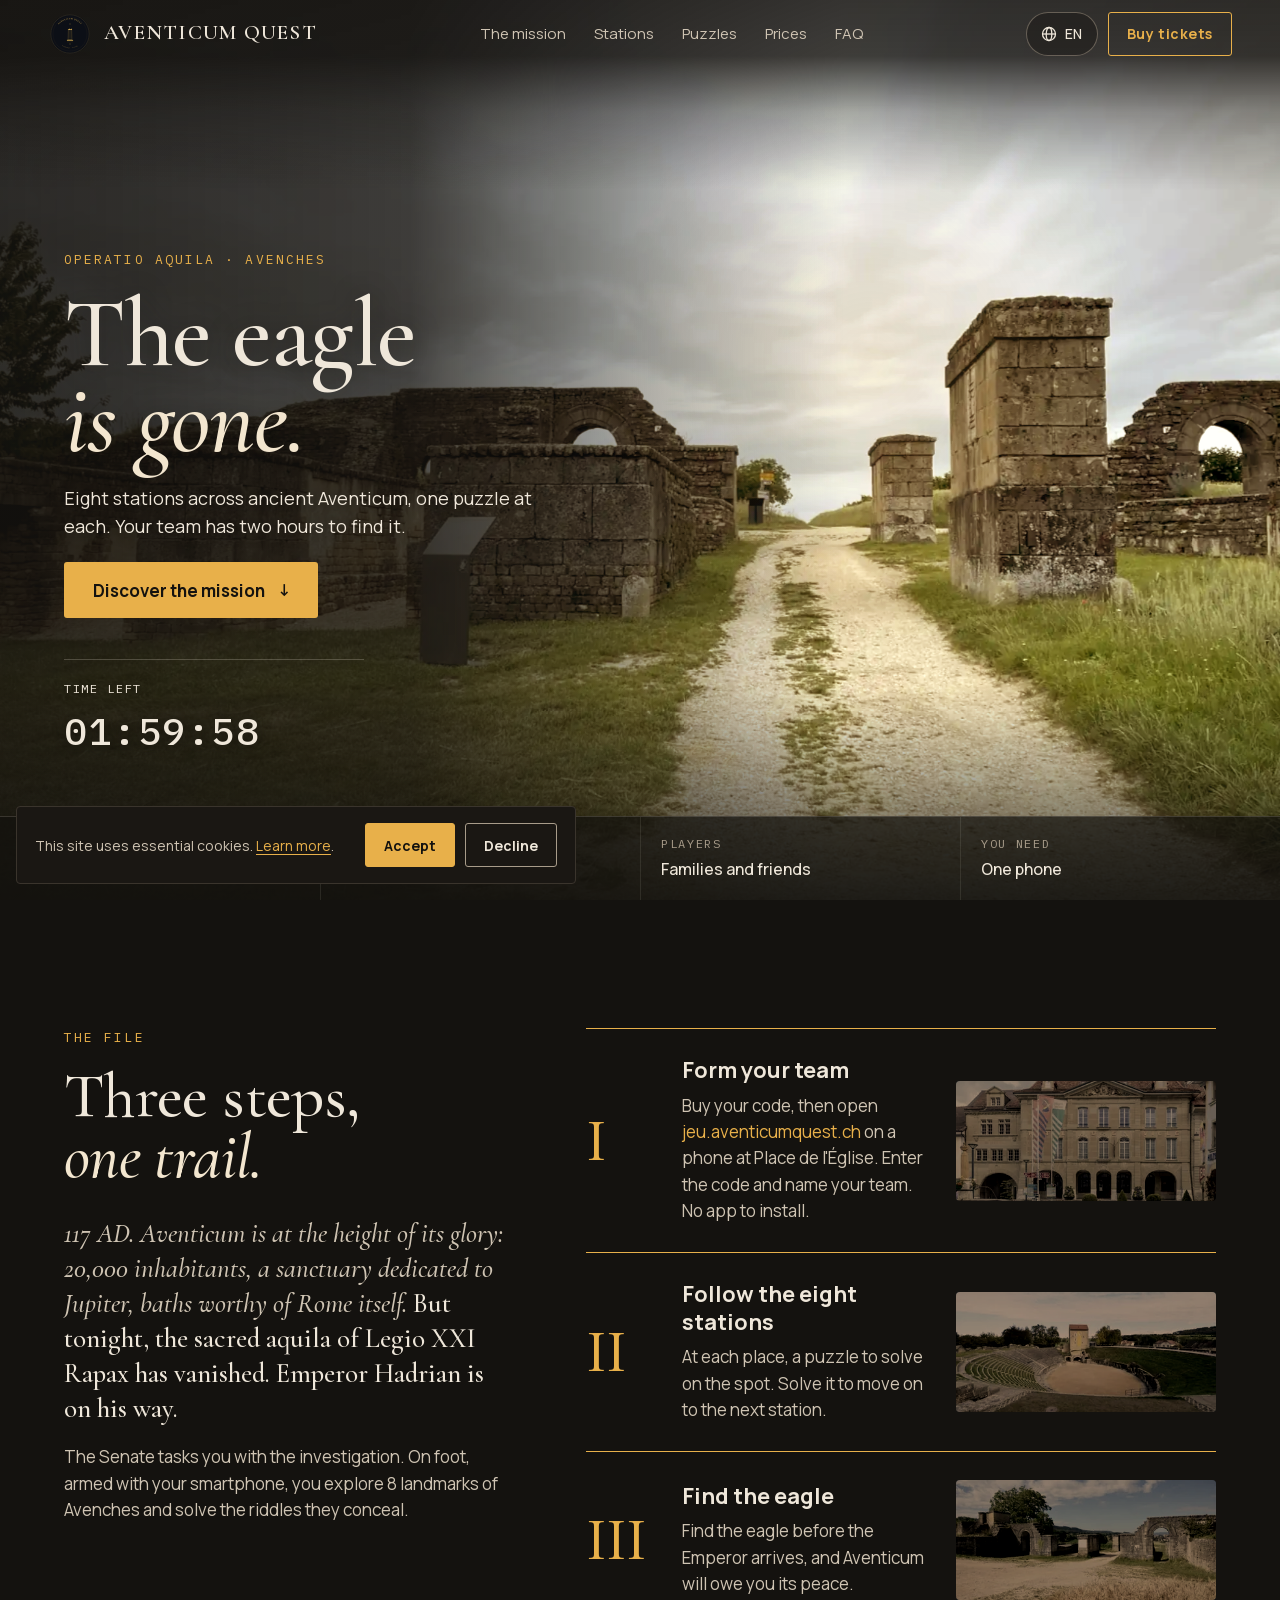
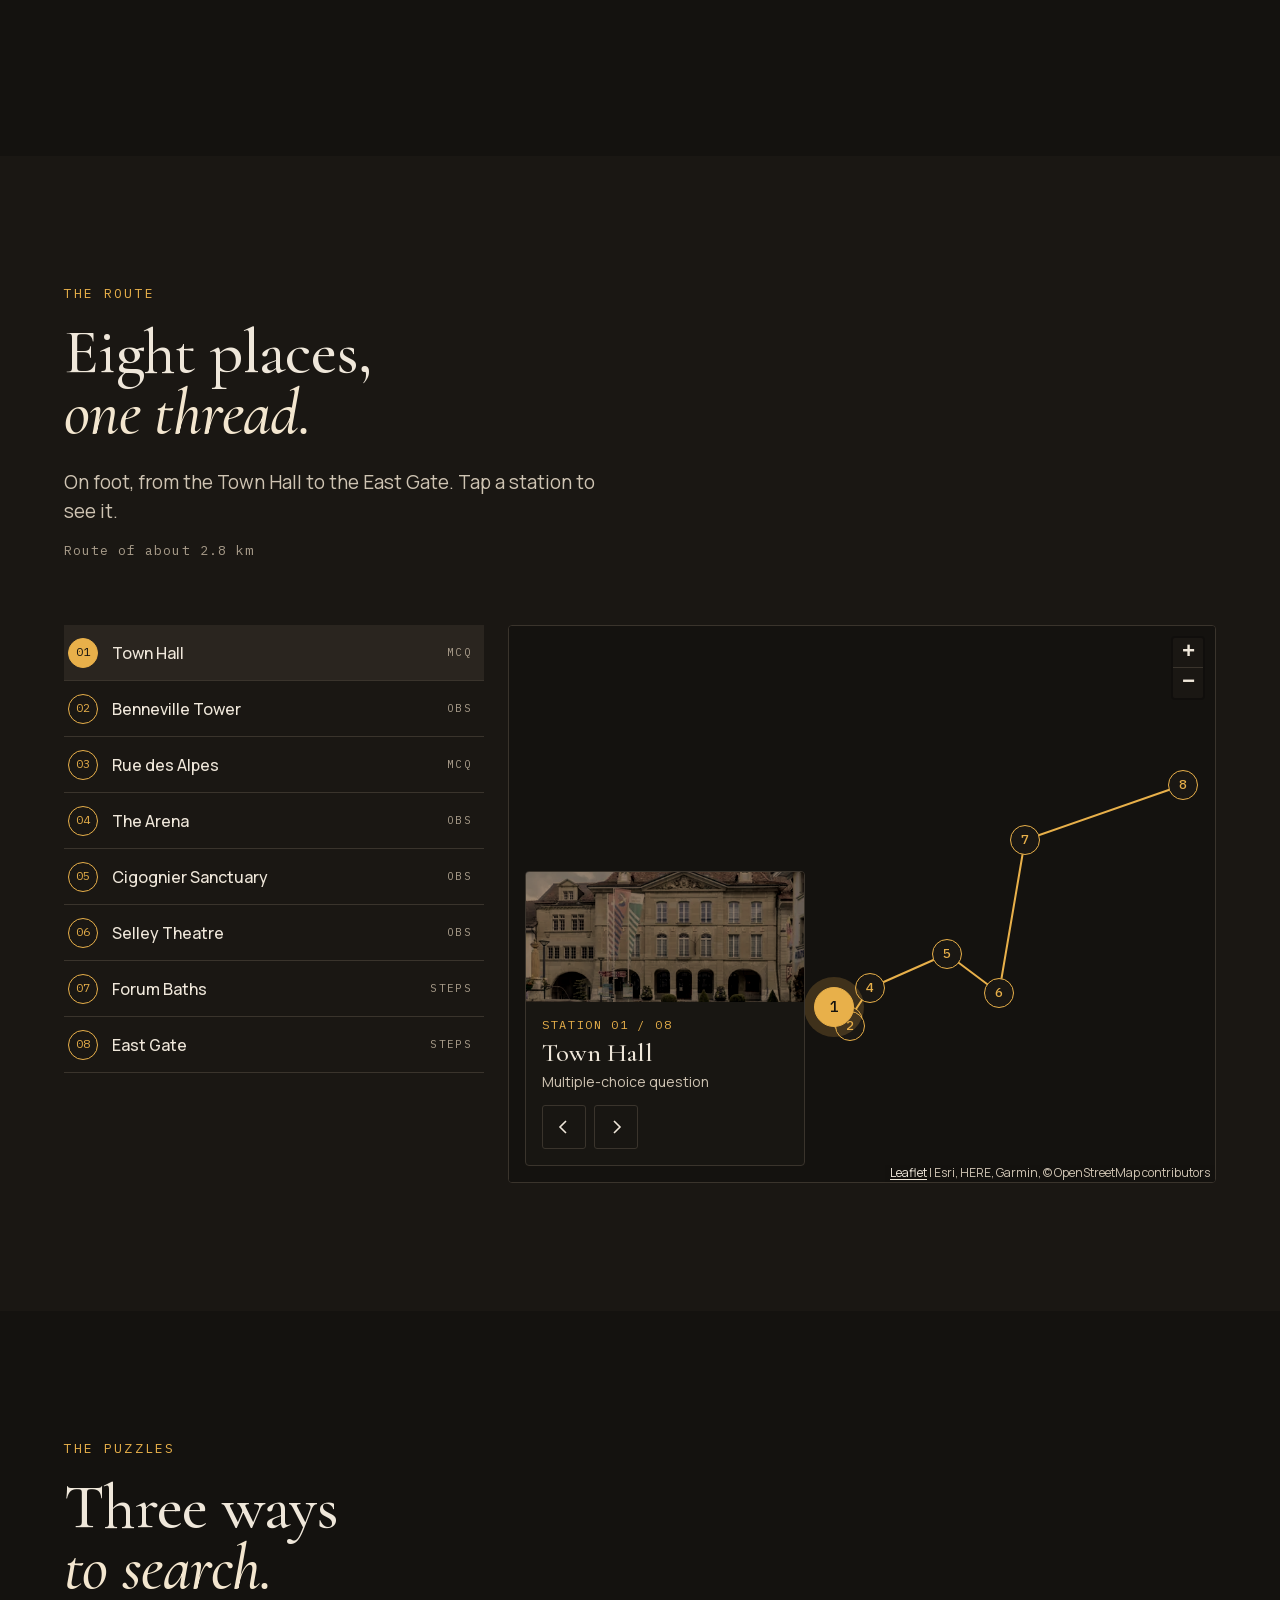
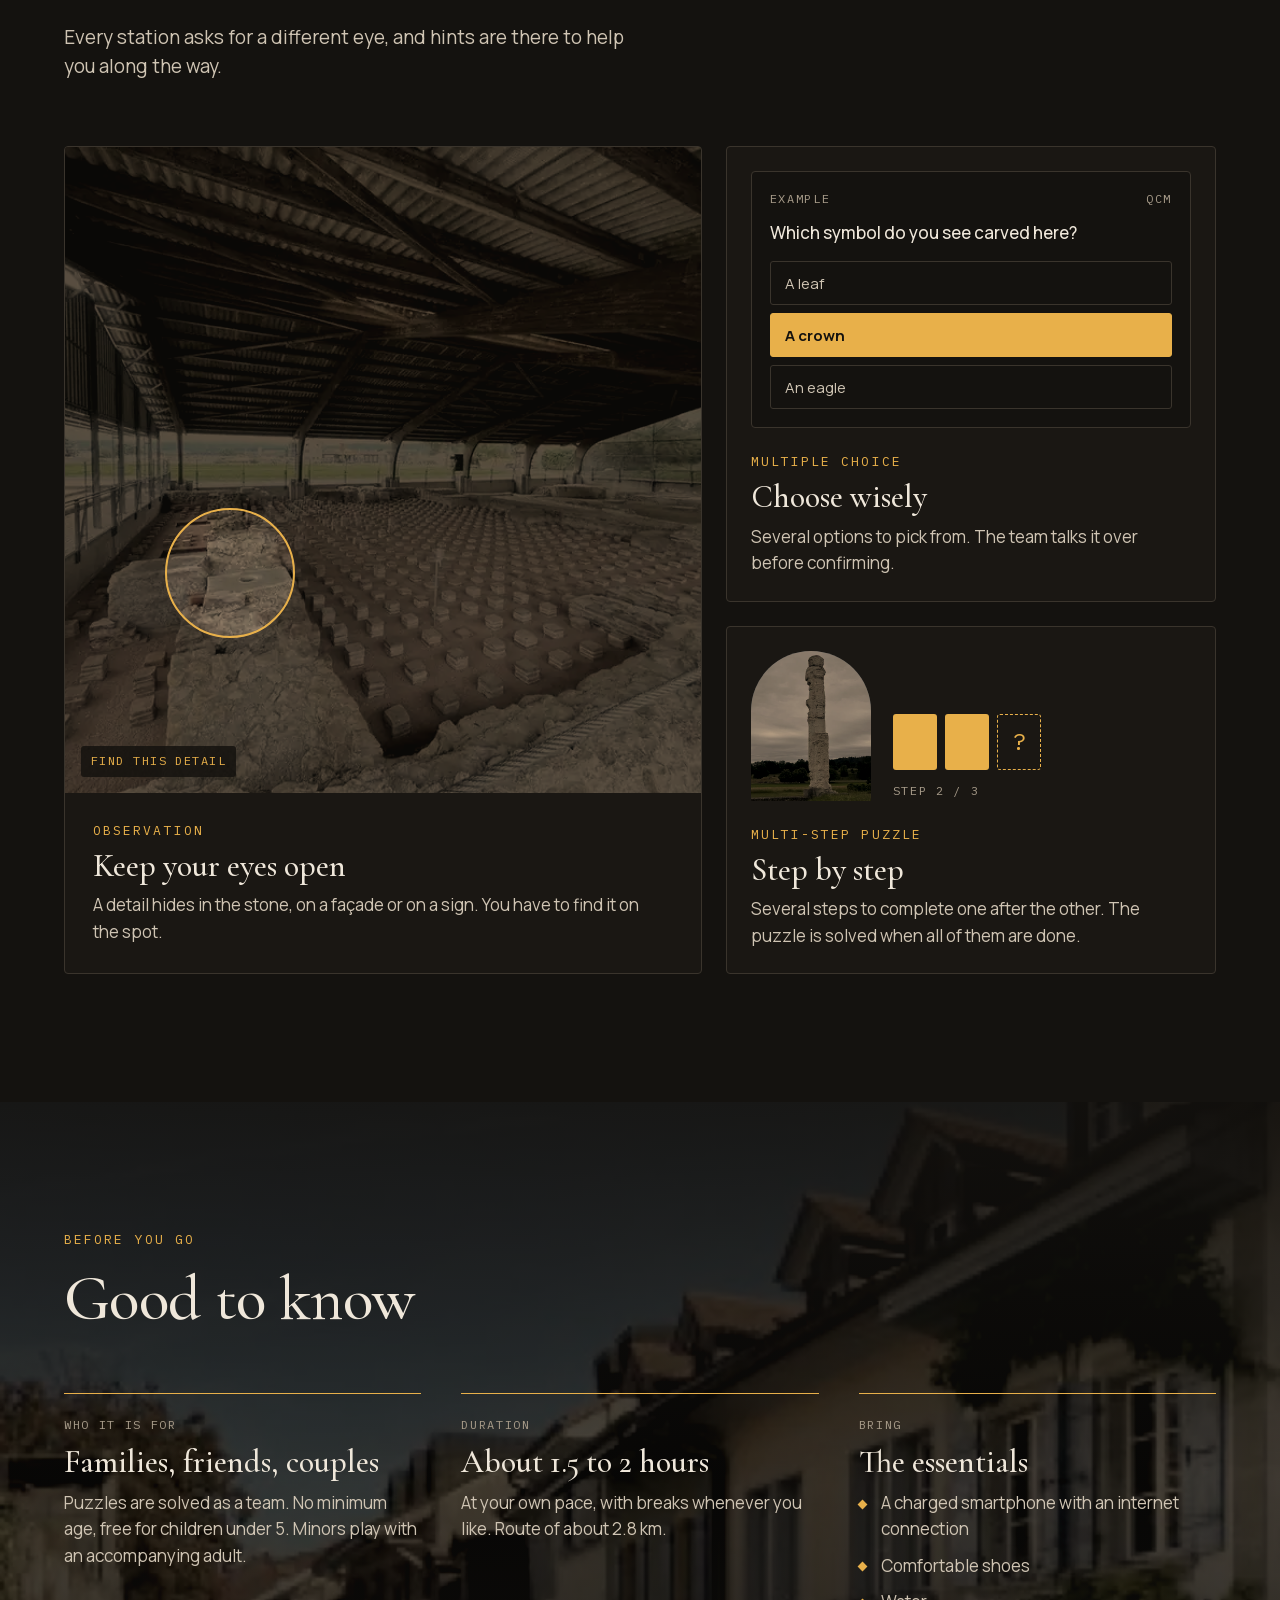
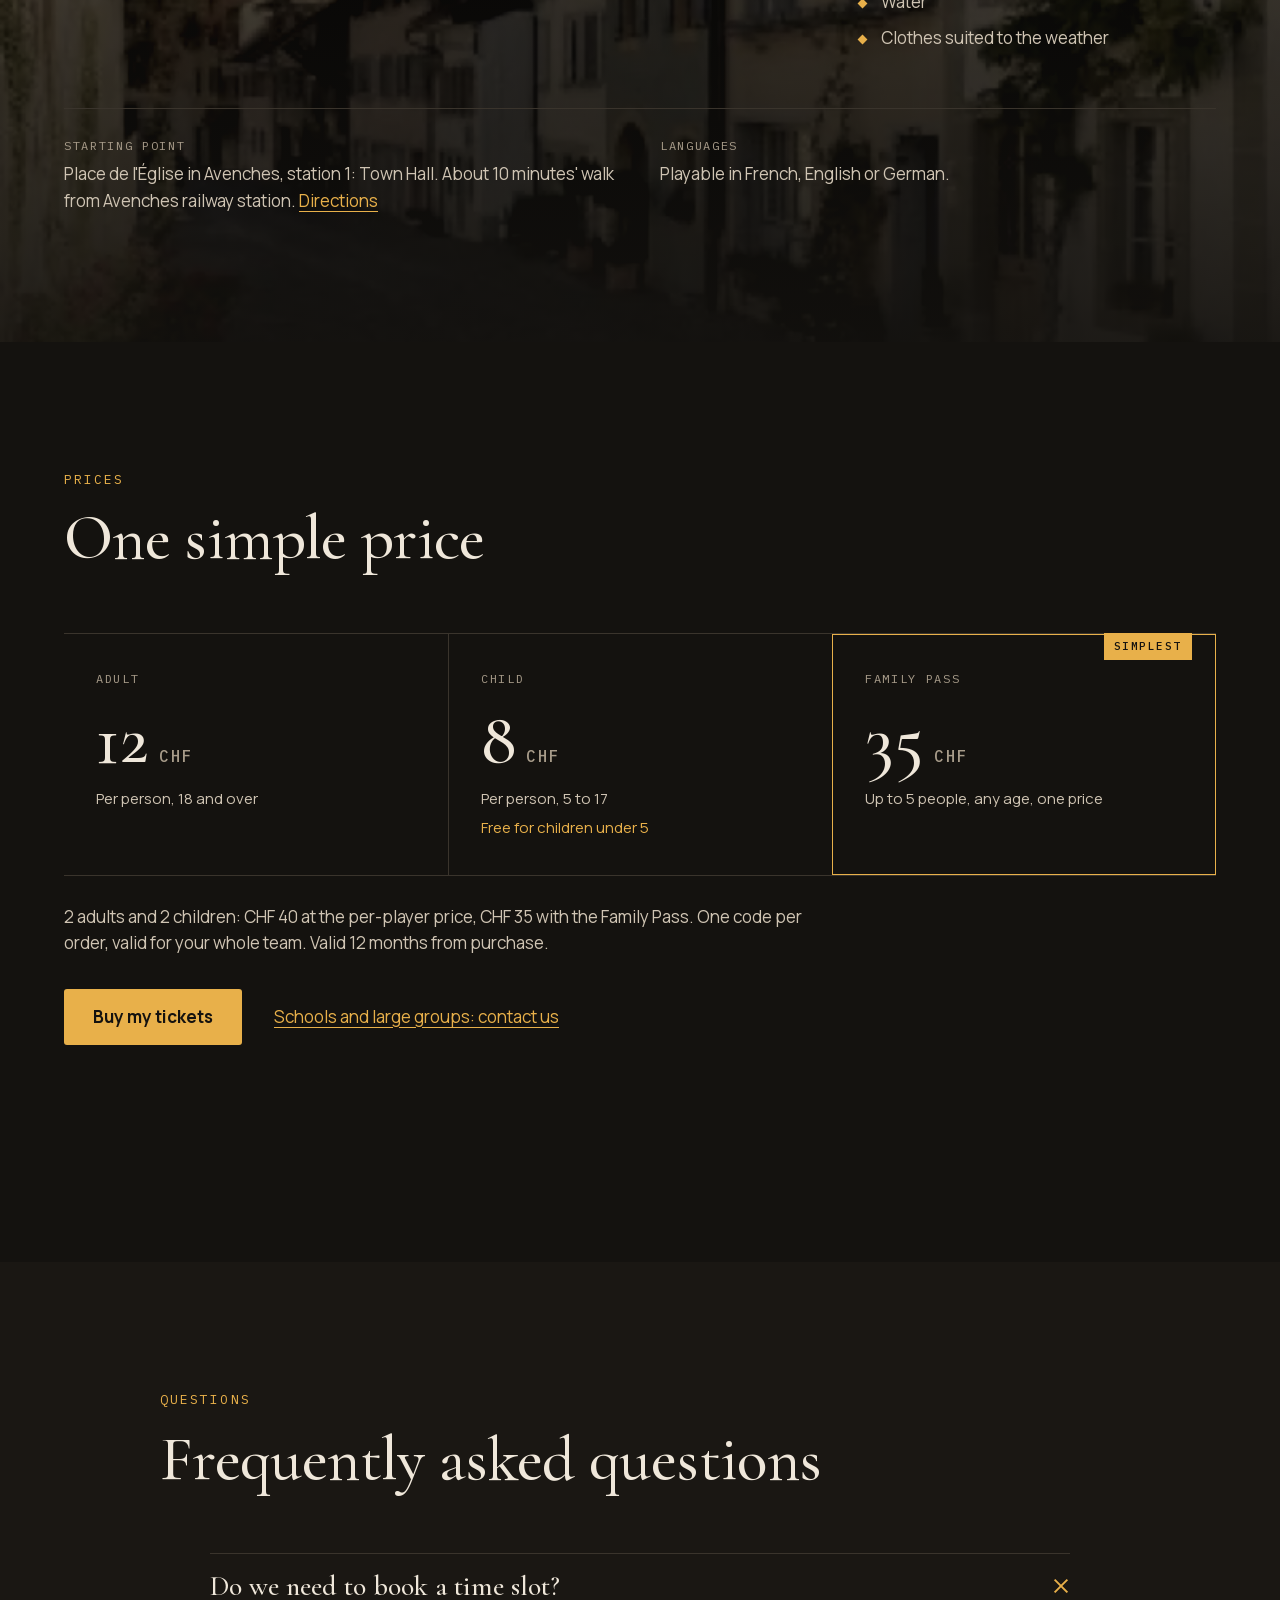
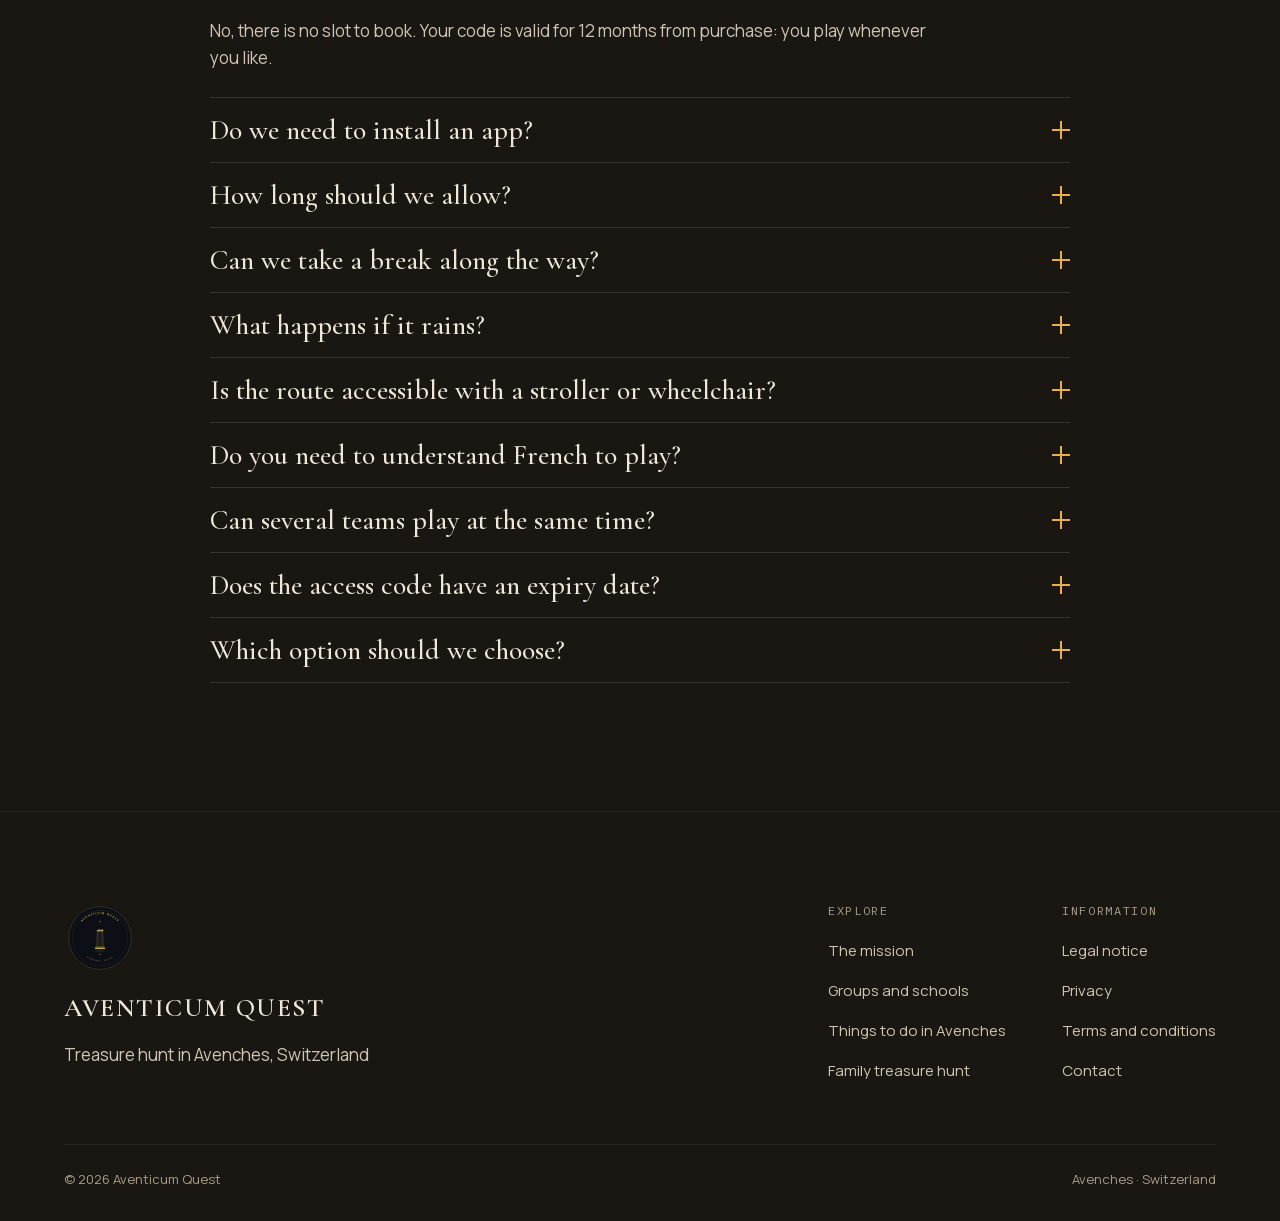
==== commit d0367021: "Retrait des bons cadeaux du site pour l'instant Liens de pied de page, bloc de l'accueil, ligne des " ====
--- a/index.html
+++ b/index.html
@@ -545,15 +545,6 @@
           <a class="btn btn--primary" href="acheter.html" data-i18n="price.cta">Acheter mes billets</a>
           <a class="text-link" href="groupes.html" data-i18n="price.groups">Écoles et grands groupes : nous contacter</a>
         </div>
-        <div class="gift" data-reveal>
-          <div class="gift-photo photo-nuit-wrap"><img class="photo-nuit--vignette" src="assets/s04-400.webp" srcset="assets/s04-400.webp 400w, assets/s04-800.webp 800w" sizes="(min-width:720px) 40vw, 92vw" width="800" height="529" loading="lazy" decoding="async" alt="Les Arènes d'Avenches" data-i18n-alt="price.gift.alt"></div>
-          <div class="gift-text">
-            <p class="kicker" data-i18n="price.gift.k">BON CADEAU</p>
-            <h3 data-i18n="price.gift.t">Offrez la mission</h3>
-            <p data-i18n="price.gift.d">Un bon pour une équipe, à imprimer ou à envoyer par e-mail. Valable 12 mois à partir de l'achat.</p>
-            <a class="btn btn--outline btn--md" href="bon-cadeau.html" data-i18n="price.gift.cta">Offrir un bon cadeau</a>
-          </div>
-        </div>
       </div>
     </section>
 
@@ -623,7 +614,6 @@
           <nav class="footer-col" aria-labelledby="foot-explore">
             <h2 id="foot-explore" data-i18n="footer.explore">EXPLORER</h2>
             <a href="#mission" data-i18n="footer.mission">La mission</a>
-            <a href="bon-cadeau.html" data-i18n="footer.gift">Bons cadeaux</a>
             <a href="groupes.html" data-i18n="footer.groups">Groupes et écoles</a>
             <a href="que-faire-a-avenches.html" data-i18n="footer.guide">Que faire à Avenches</a>
             <a href="jeu-de-piste-famille-suisse-romande.html" data-i18n="footer.family">Jeu de piste en famille</a>
--- a/styles.css
+++ b/styles.css
@@ -1303,6 +1303,8 @@
   transform: none;
   cursor: not-allowed;
 }
+.buy-notify { text-align: center; font-size: 15px; line-height: 1.5; color: var(--texte-2); margin: 0; }
+.buy-notify a { color: inherit; text-decoration: underline; text-underline-offset: 3px; }
 .buy-secure { text-align: center; font-family: var(--mono); font-size: 12px; letter-spacing: .1em; text-transform: uppercase; color: var(--texte-3); }
 .pay-methods { display: flex; justify-content: center; align-items: center; gap: 8px; }
 .pay-chip { display: inline-flex; align-items: center; justify-content: center; height: 26px; padding: 0 8px; background: #F4F4F6; border-radius: 4px; }
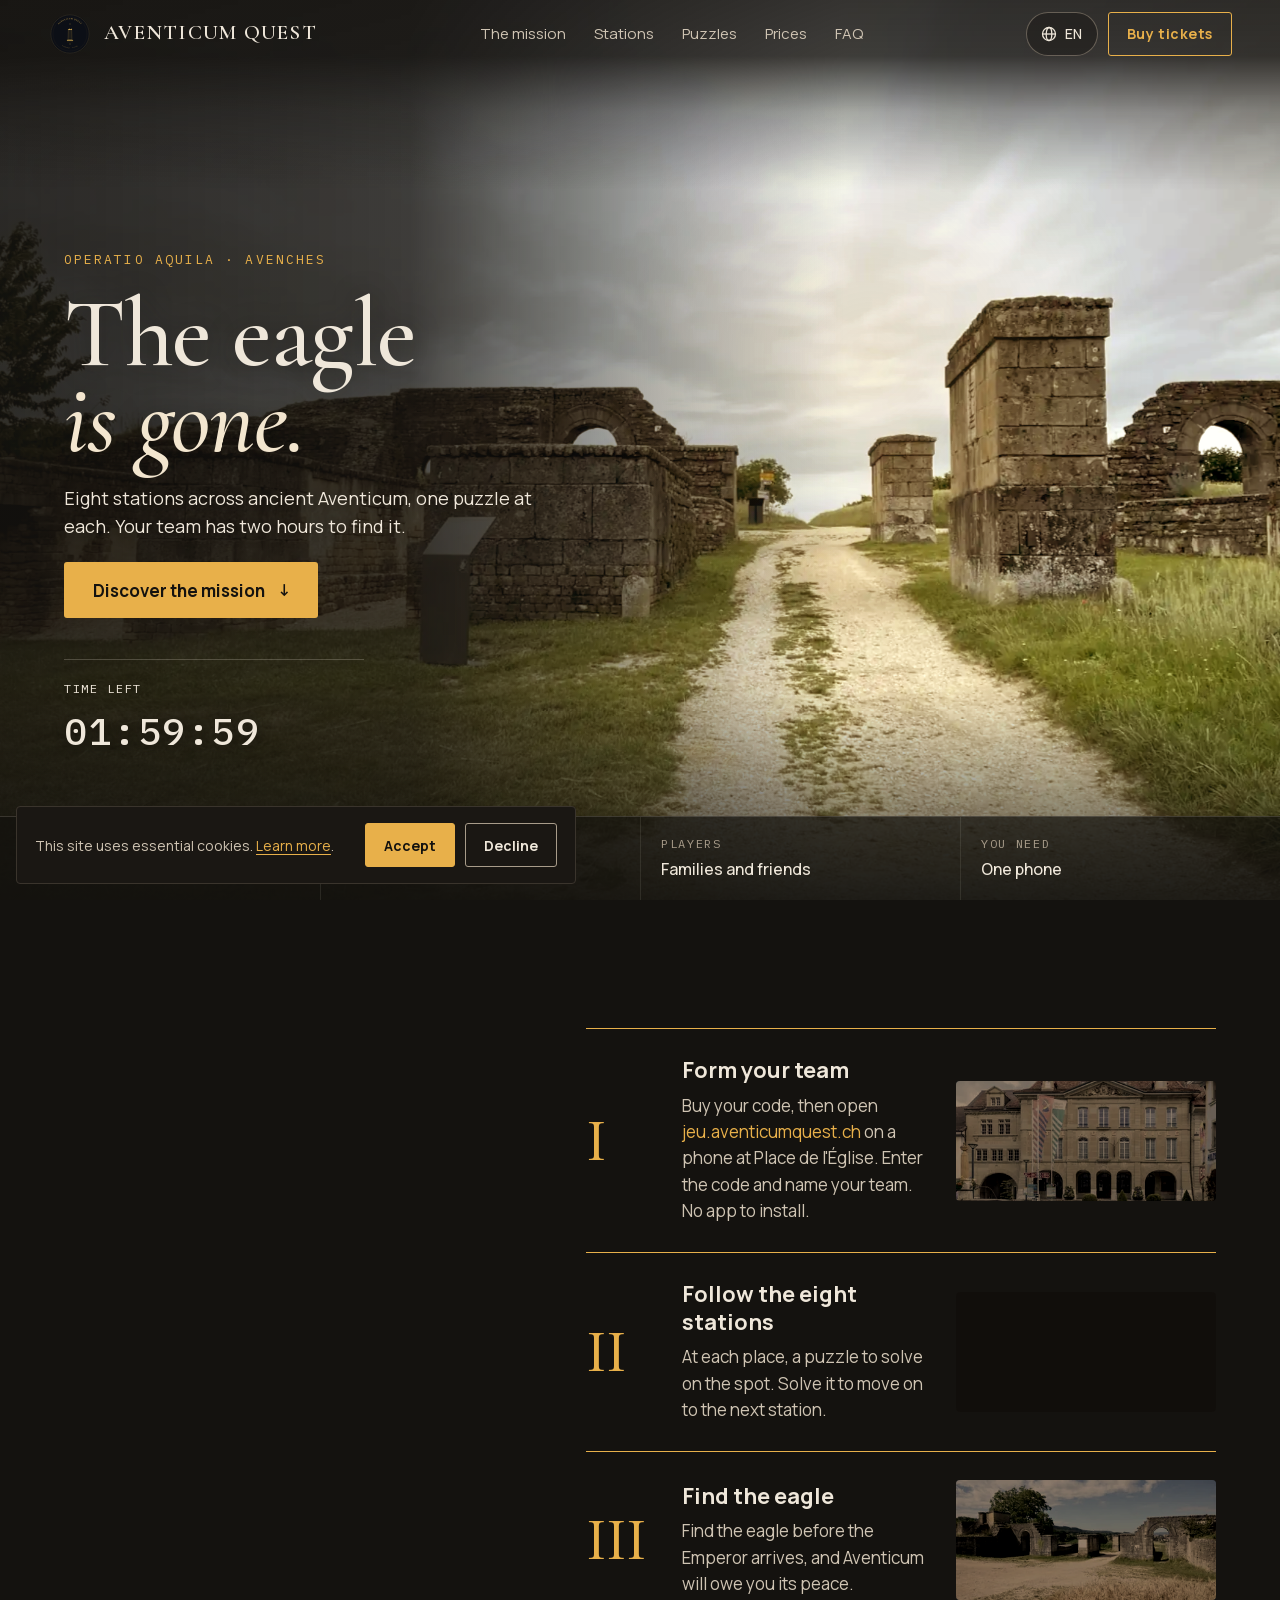
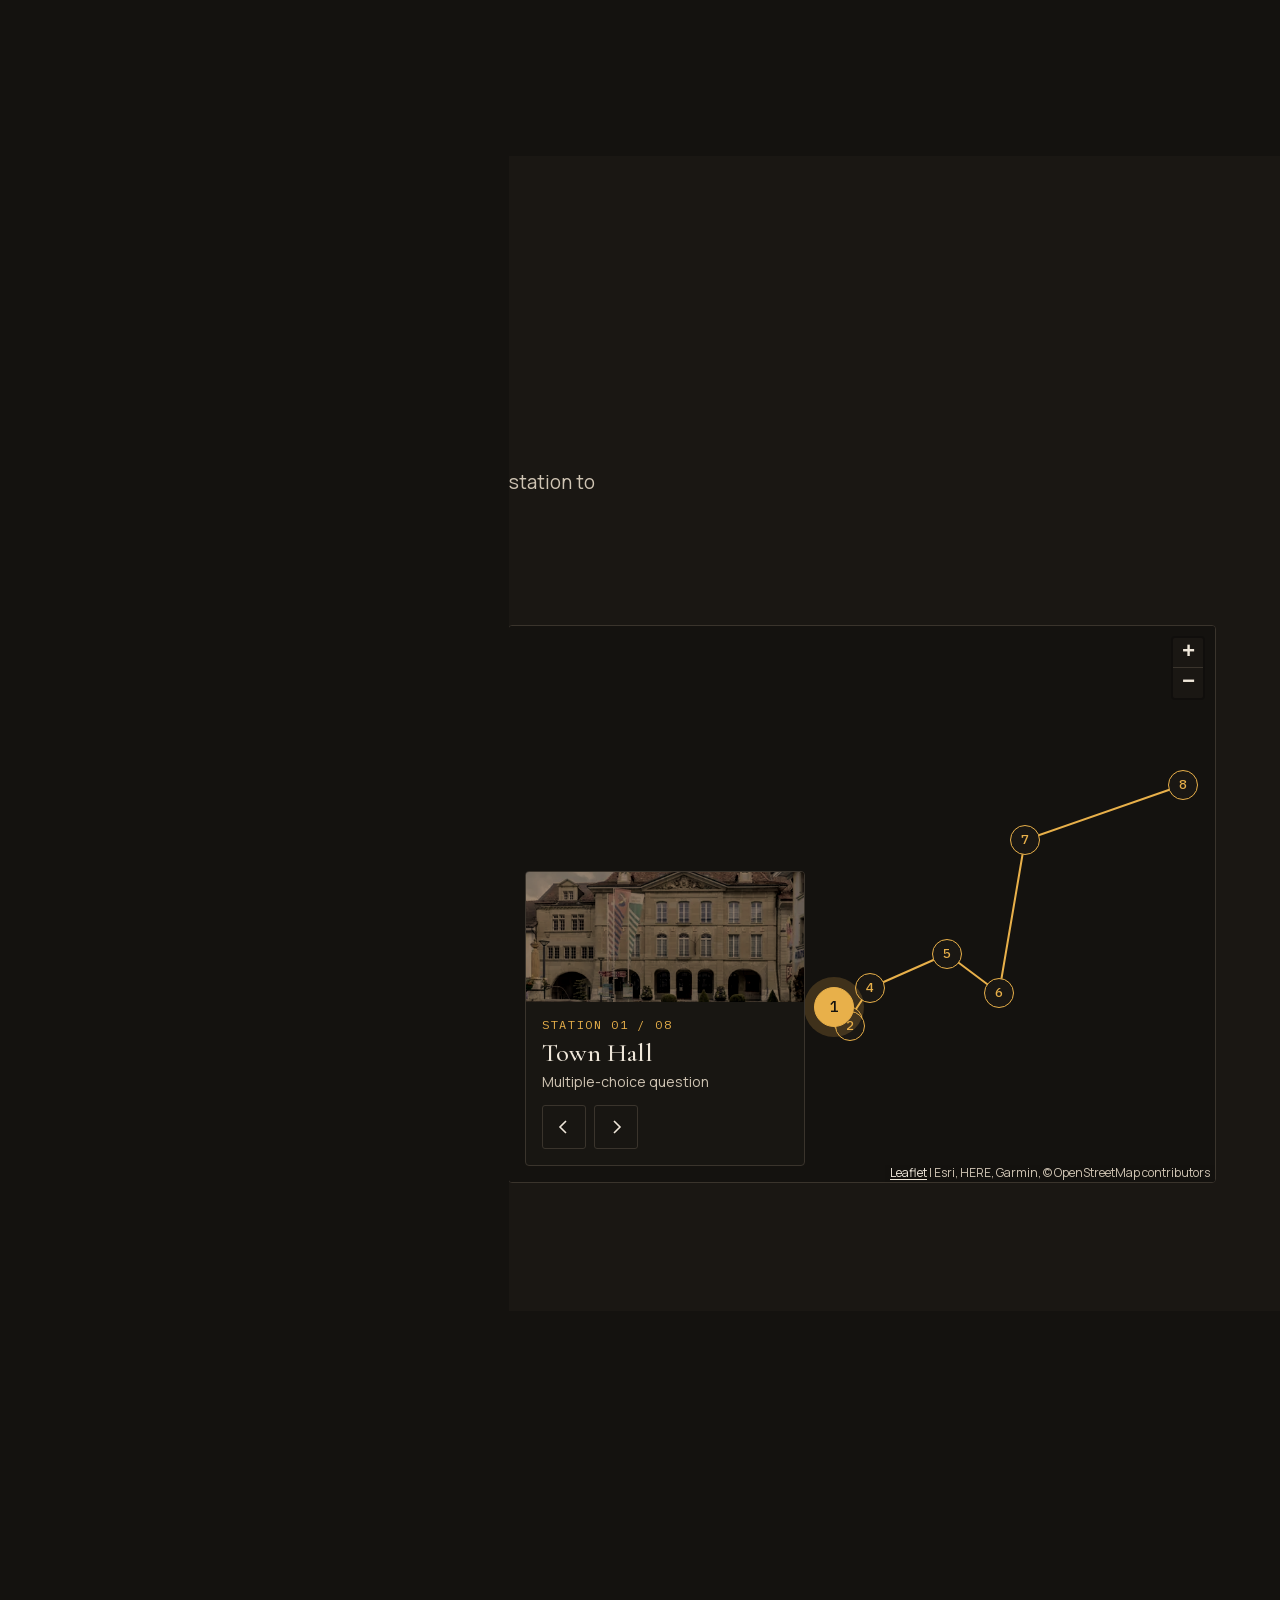
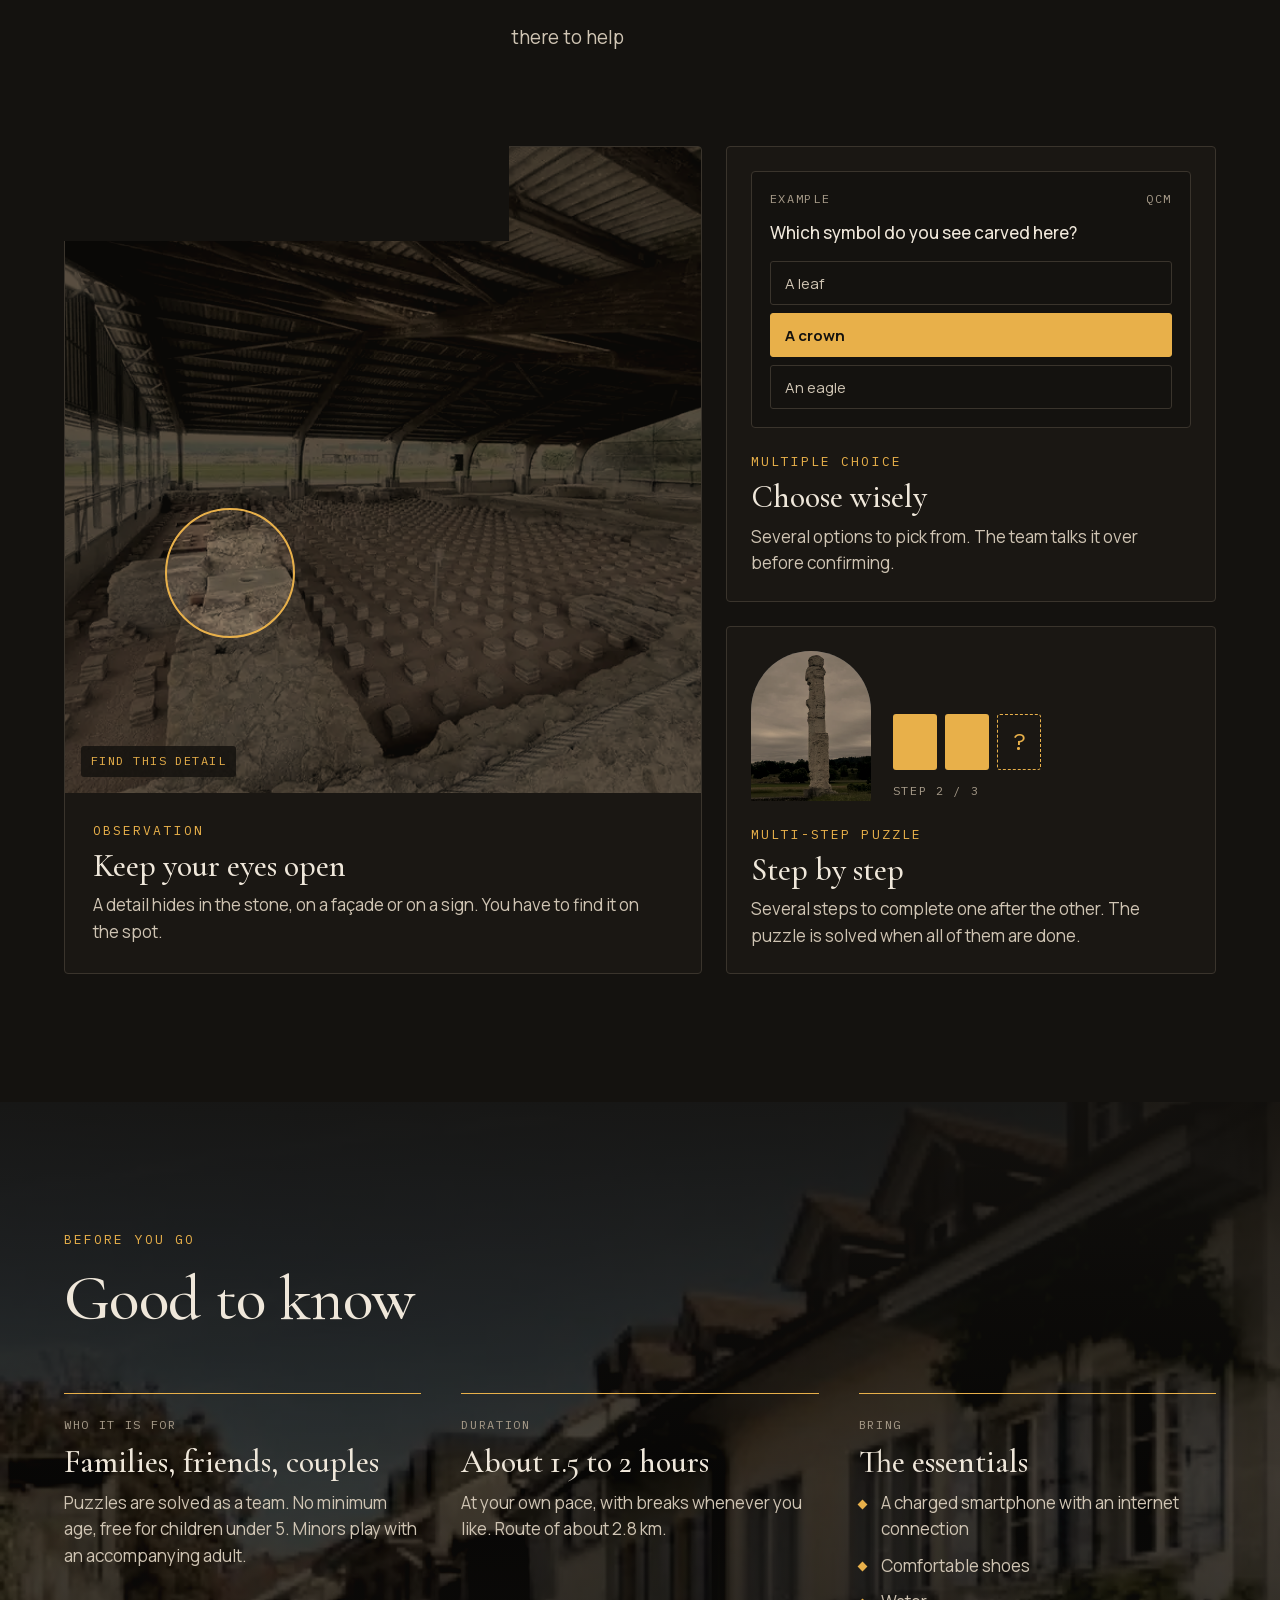
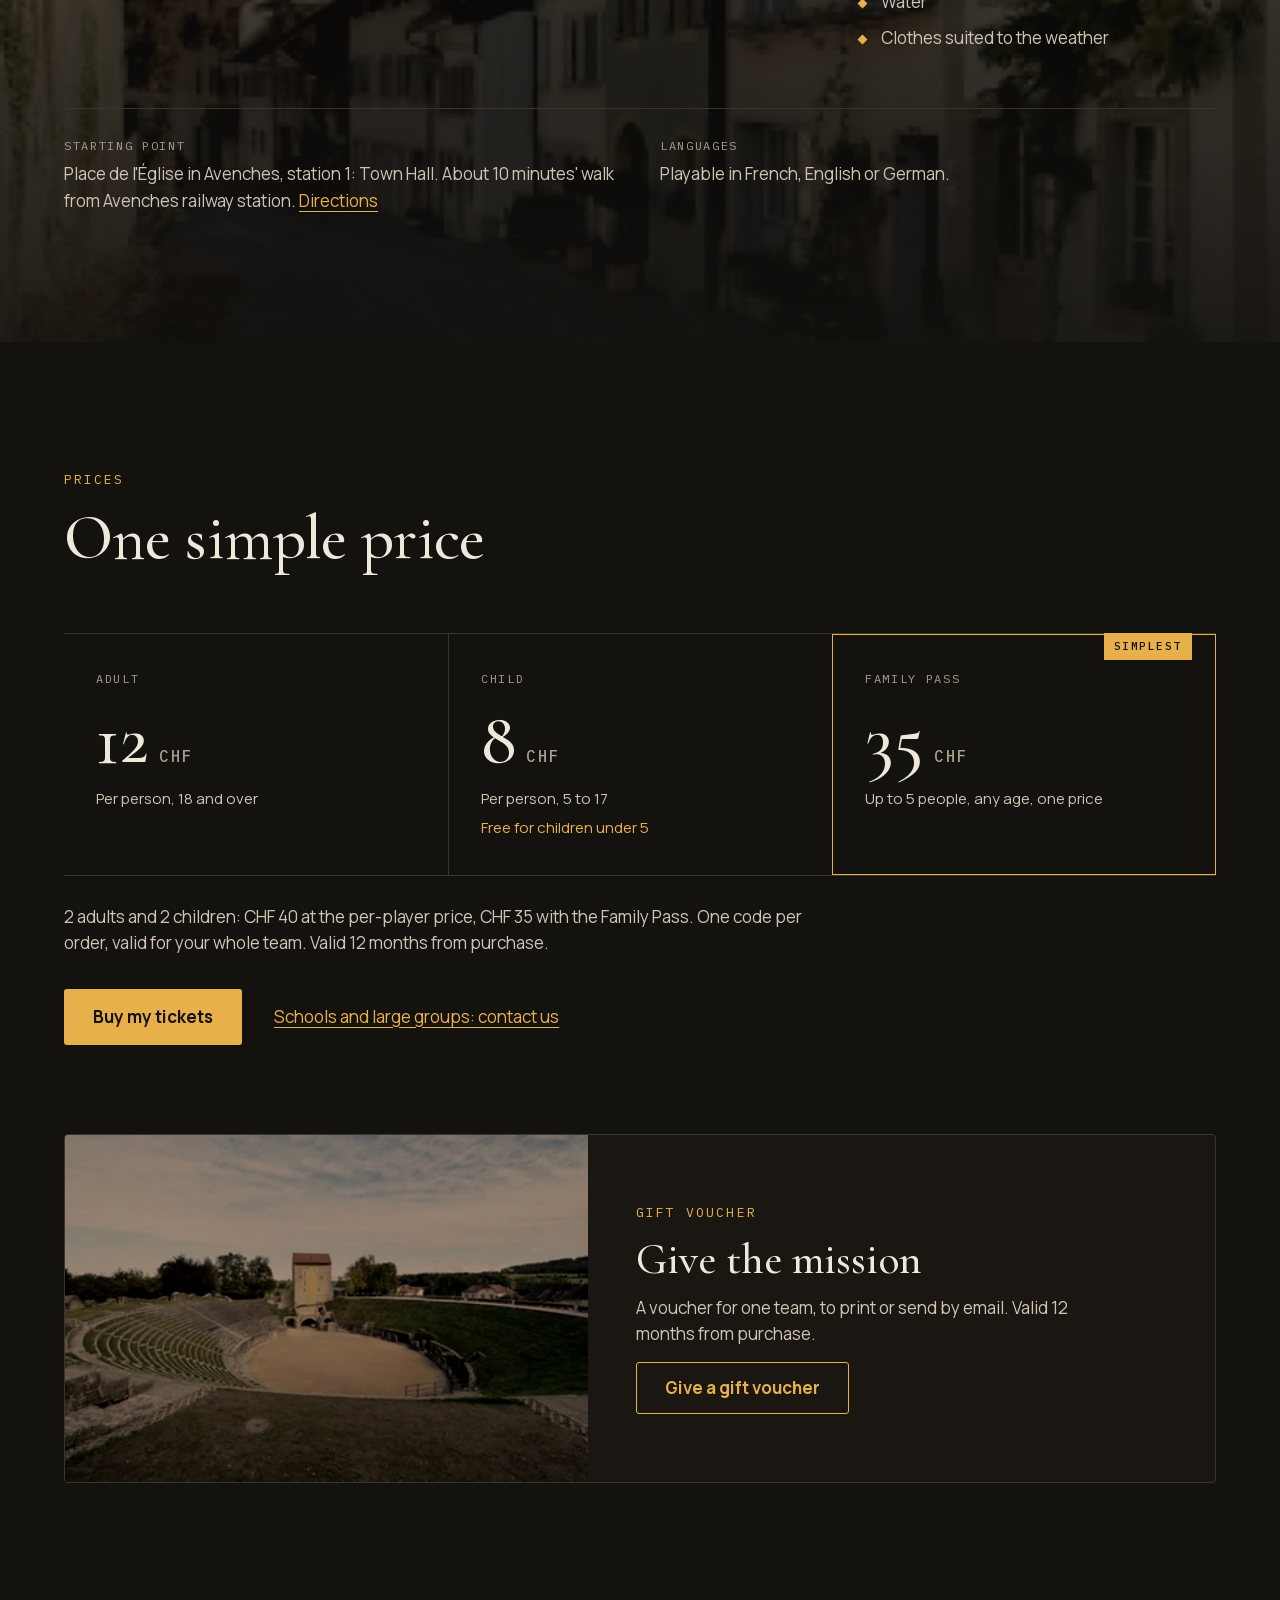
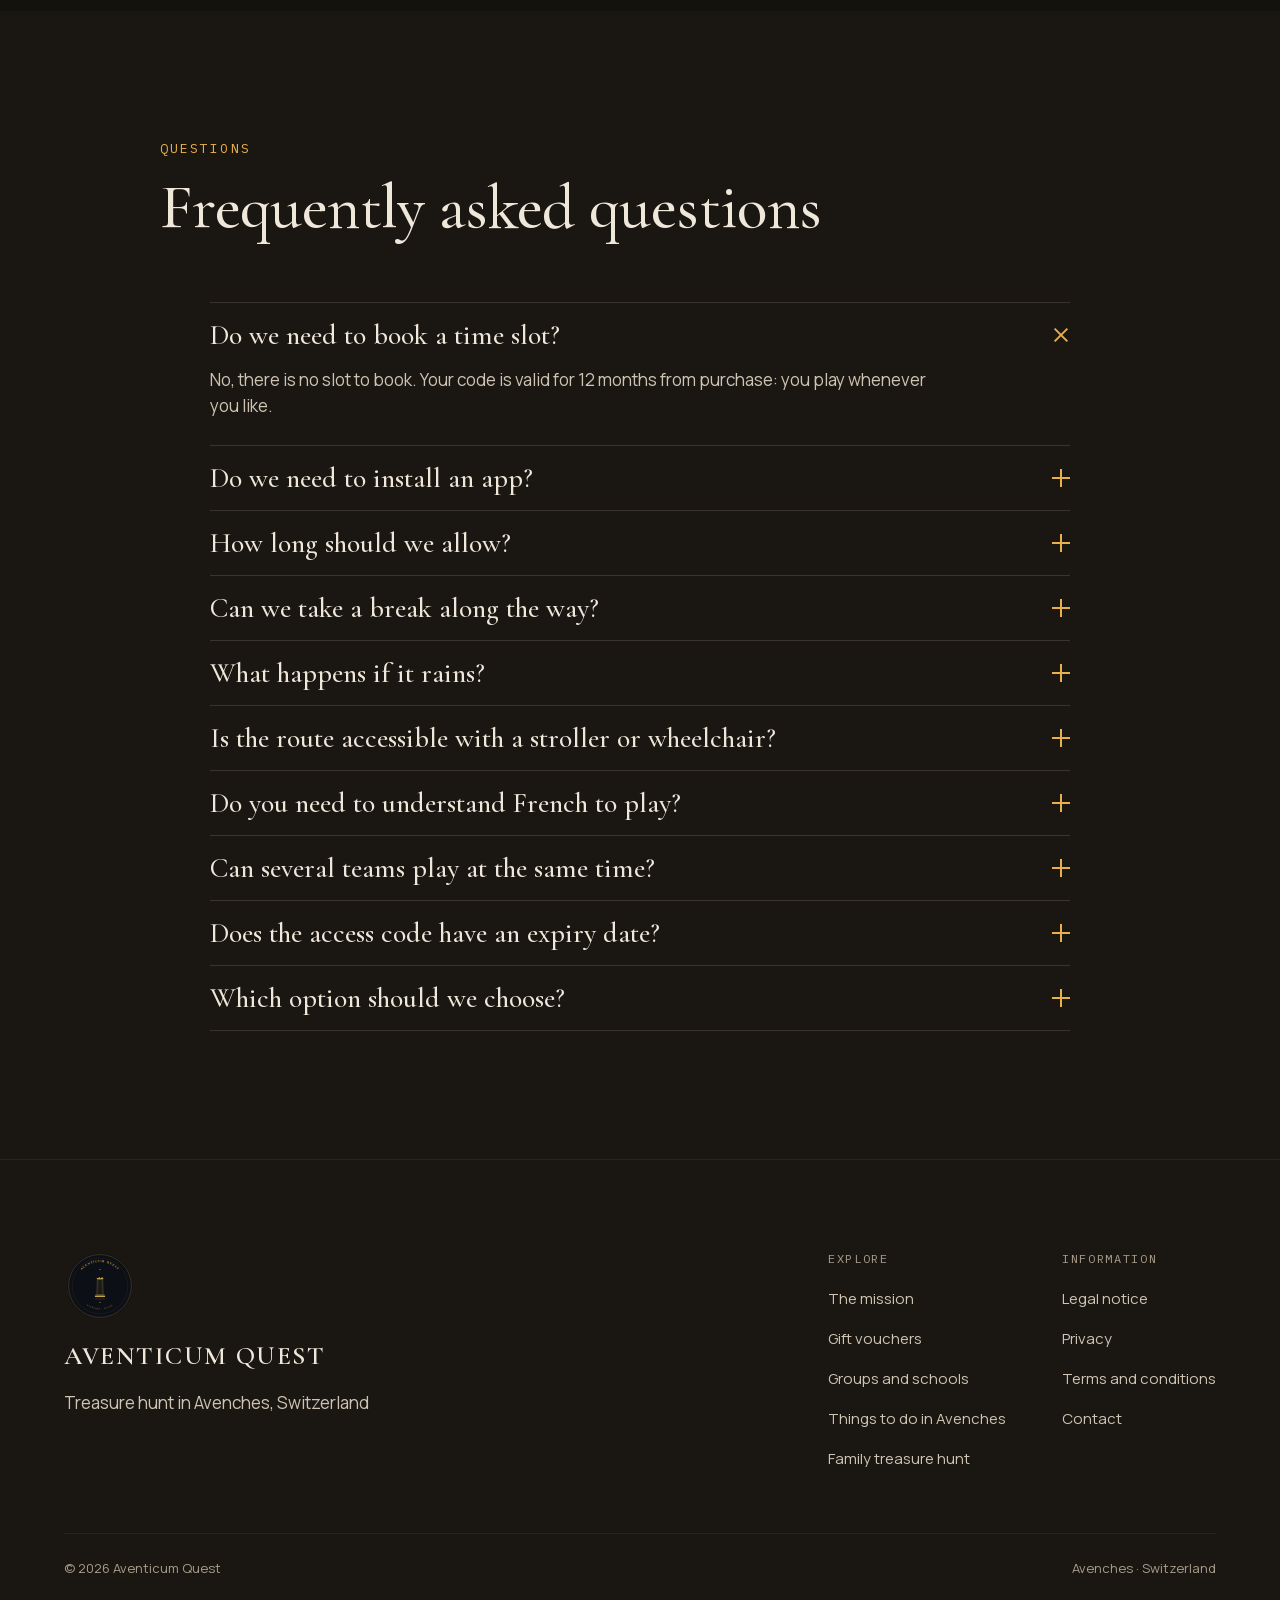
==== commit 136e4e1a: "Histoire : Legio XI Claudia a la place de la XXI Rapax (accueil, traductions, page Comment ca marche" ====
--- a/index.html
+++ b/index.html
@@ -9,7 +9,7 @@
   <meta name="robots" content="index, follow">
   <meta name="theme-color" content="#14120F">
   <meta property="og:title" content="Aventicum Quest Operatio Aquila">
-  <meta property="og:description" content="L'aigle de la Legio XXI a été volée. Résolvez 8 énigmes à travers les lieux emblématiques d'Avenches en environ 1h30 à 2h.">
+  <meta property="og:description" content="L'aigle de la Legio XI Claudia a été volée. Résolvez 8 énigmes à travers les lieux emblématiques d'Avenches en environ 1h30 à 2h.">
   <meta property="og:type" content="website">
   <meta property="og:url" content="https://aventicumquest.ch">
   <meta property="og:image" content="https://aventicumquest.ch/images/og_image.jpg">
@@ -21,7 +21,7 @@
   <meta property="og:locale:alternate" content="de_DE">
   <meta name="twitter:card" content="summary_large_image">
   <meta name="twitter:title" content="Aventicum Quest Operatio Aquila">
-  <meta name="twitter:description" content="L'aigle de la Legio XXI a été volée. Résolvez 8 énigmes à travers les lieux emblématiques d'Avenches en environ 1h30 à 2h.">
+  <meta name="twitter:description" content="L'aigle de la Legio XI Claudia a été volée. Résolvez 8 énigmes à travers les lieux emblématiques d'Avenches en environ 1h30 à 2h.">
   <meta name="twitter:image" content="https://aventicumquest.ch/images/og_image.jpg">
   <!-- Teaser vidéo : bloc og:video à réactiver quand la vidéo est en ligne, voir videos/README.md -->
   <link rel="canonical" href="https://aventicumquest.ch/">
@@ -293,7 +293,7 @@
         <div class="mission-intro" data-reveal>
           <p class="kicker" data-i18n="mission.kicker">LE DOSSIER</p>
 <h2 class="h2" id="mission-title"><span data-i18n="mission.t1">Trois temps,</span> <i data-i18n="mission.t2">une piste.</i></h2>
-          <p class="mission-lead" data-i18n-html="mission.p1"><em>117 après J.-C. Aventicum est au sommet de sa gloire : 20 000 habitants, un sanctuaire dédié à Jupiter, des thermes dignes de Rome.</em> Mais cette nuit, l'aquila sacrée de la Legio XXI Rapax a disparu. L'Empereur Hadrien fait route vers la ville.</p>
+          <p class="mission-lead" data-i18n-html="mission.p1"><em>117 après J.-C. Aventicum est au sommet de sa gloire : 20 000 habitants, un sanctuaire dédié à Jupiter, des thermes dignes de Rome.</em> Mais cette nuit, l'aquila sacrée de la Legio XI Claudia a disparu. L'Empereur Hadrien fait route vers la ville.</p>
           <p class="body-2" data-i18n="mission.p2">Le Sénat vous mandate pour mener l'enquête. À pied, armés de votre smartphone, vous parcourez 8 lieux emblématiques d'Avenches et répondez aux énigmes qu'ils recèlent.</p>
         </div>
         <ol class="steps">
@@ -545,6 +545,15 @@
           <a class="btn btn--primary" href="acheter.html" data-i18n="price.cta">Acheter mes billets</a>
           <a class="text-link" href="groupes.html" data-i18n="price.groups">Écoles et grands groupes : nous contacter</a>
         </div>
+        <div class="gift" data-reveal>
+          <div class="gift-photo photo-nuit-wrap"><img class="photo-nuit--vignette" src="assets/s04-400.webp" srcset="assets/s04-400.webp 400w, assets/s04-800.webp 800w" sizes="(min-width:720px) 40vw, 92vw" width="800" height="529" loading="lazy" decoding="async" alt="Les Arènes d'Avenches" data-i18n-alt="price.gift.alt"></div>
+          <div class="gift-text">
+            <p class="kicker" data-i18n="price.gift.k">BON CADEAU</p>
+            <h3 data-i18n="price.gift.t">Offrez la mission</h3>
+            <p data-i18n="price.gift.d">Un bon pour une équipe, à imprimer ou à envoyer par e-mail. Valable 12 mois à partir de l'achat.</p>
+            <a class="btn btn--outline btn--md" href="bon-cadeau.html" data-i18n="price.gift.cta">Offrir un bon cadeau</a>
+          </div>
+        </div>
       </div>
     </section>
 
@@ -614,6 +623,7 @@
           <nav class="footer-col" aria-labelledby="foot-explore">
             <h2 id="foot-explore" data-i18n="footer.explore">EXPLORER</h2>
             <a href="#mission" data-i18n="footer.mission">La mission</a>
+            <a href="bon-cadeau.html" data-i18n="footer.gift">Bons cadeaux</a>
             <a href="groupes.html" data-i18n="footer.groups">Groupes et écoles</a>
             <a href="que-faire-a-avenches.html" data-i18n="footer.guide">Que faire à Avenches</a>
             <a href="jeu-de-piste-famille-suisse-romande.html" data-i18n="footer.family">Jeu de piste en famille</a>
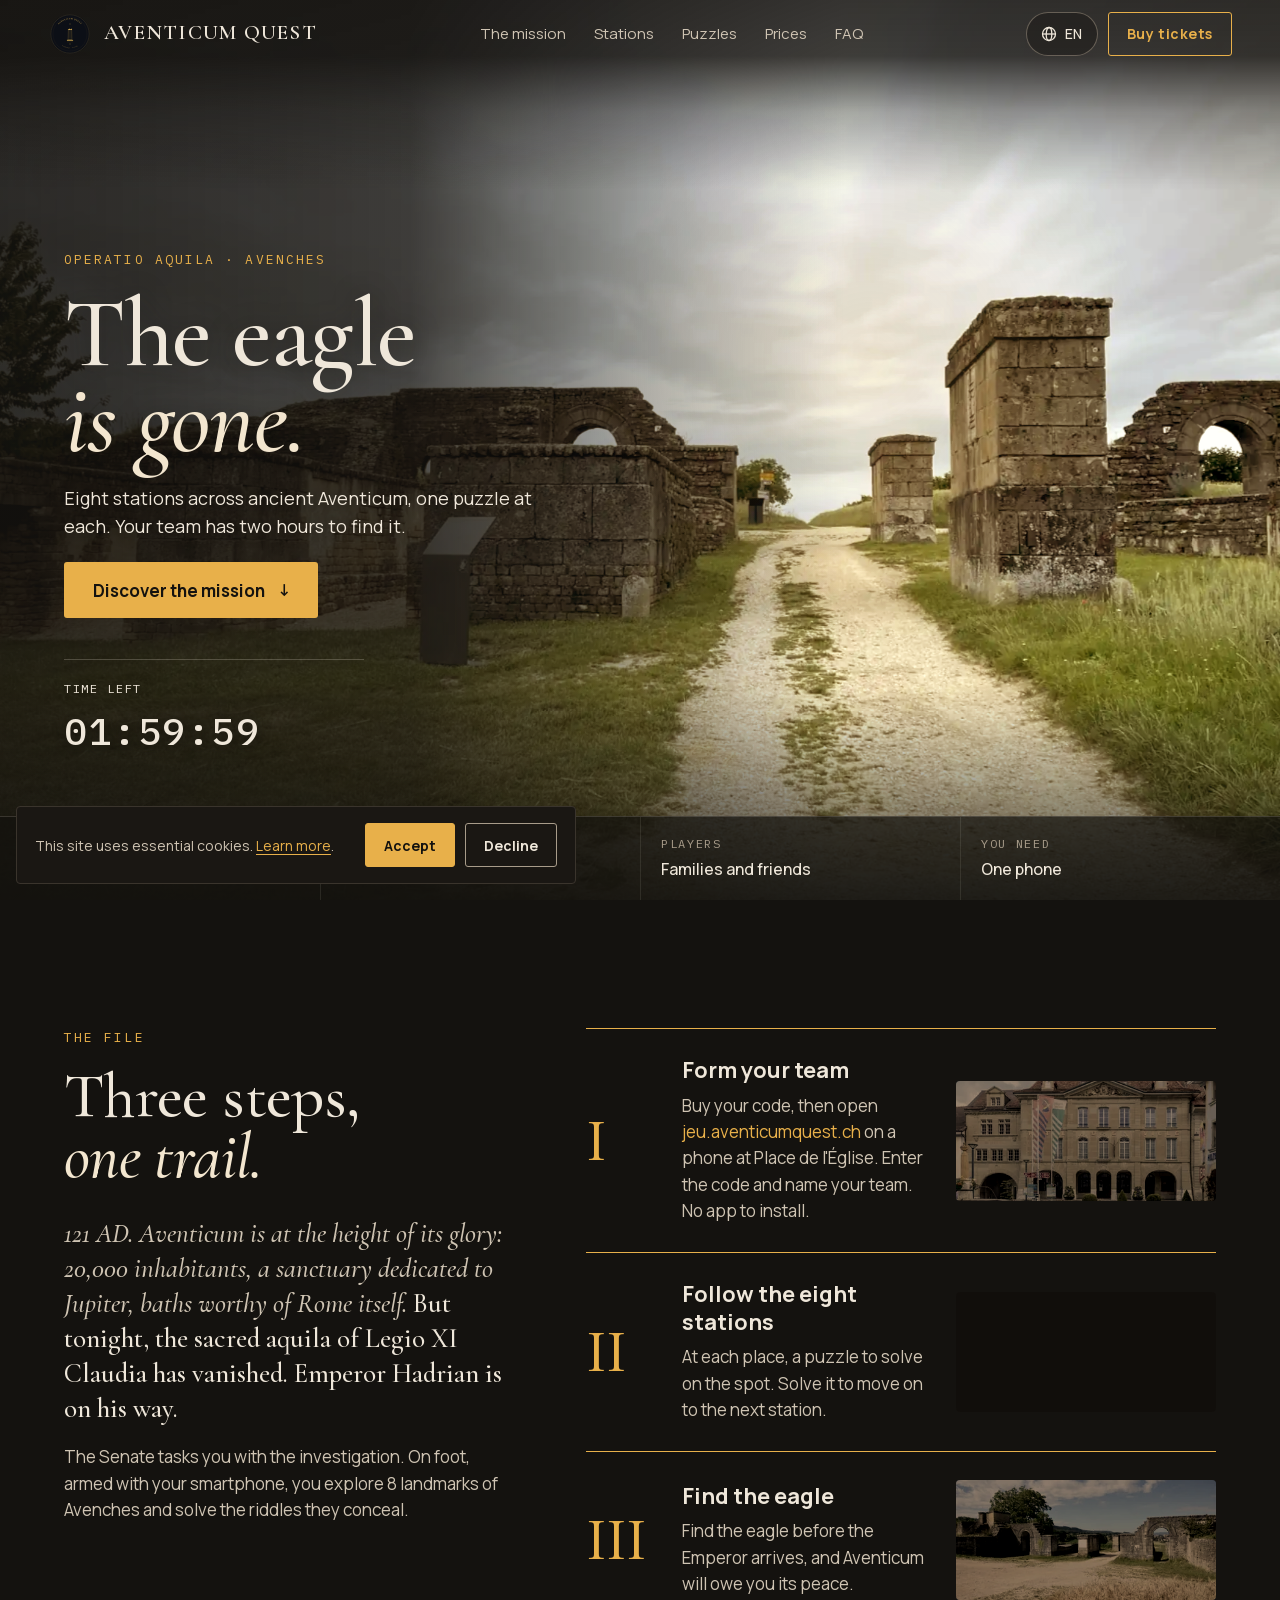
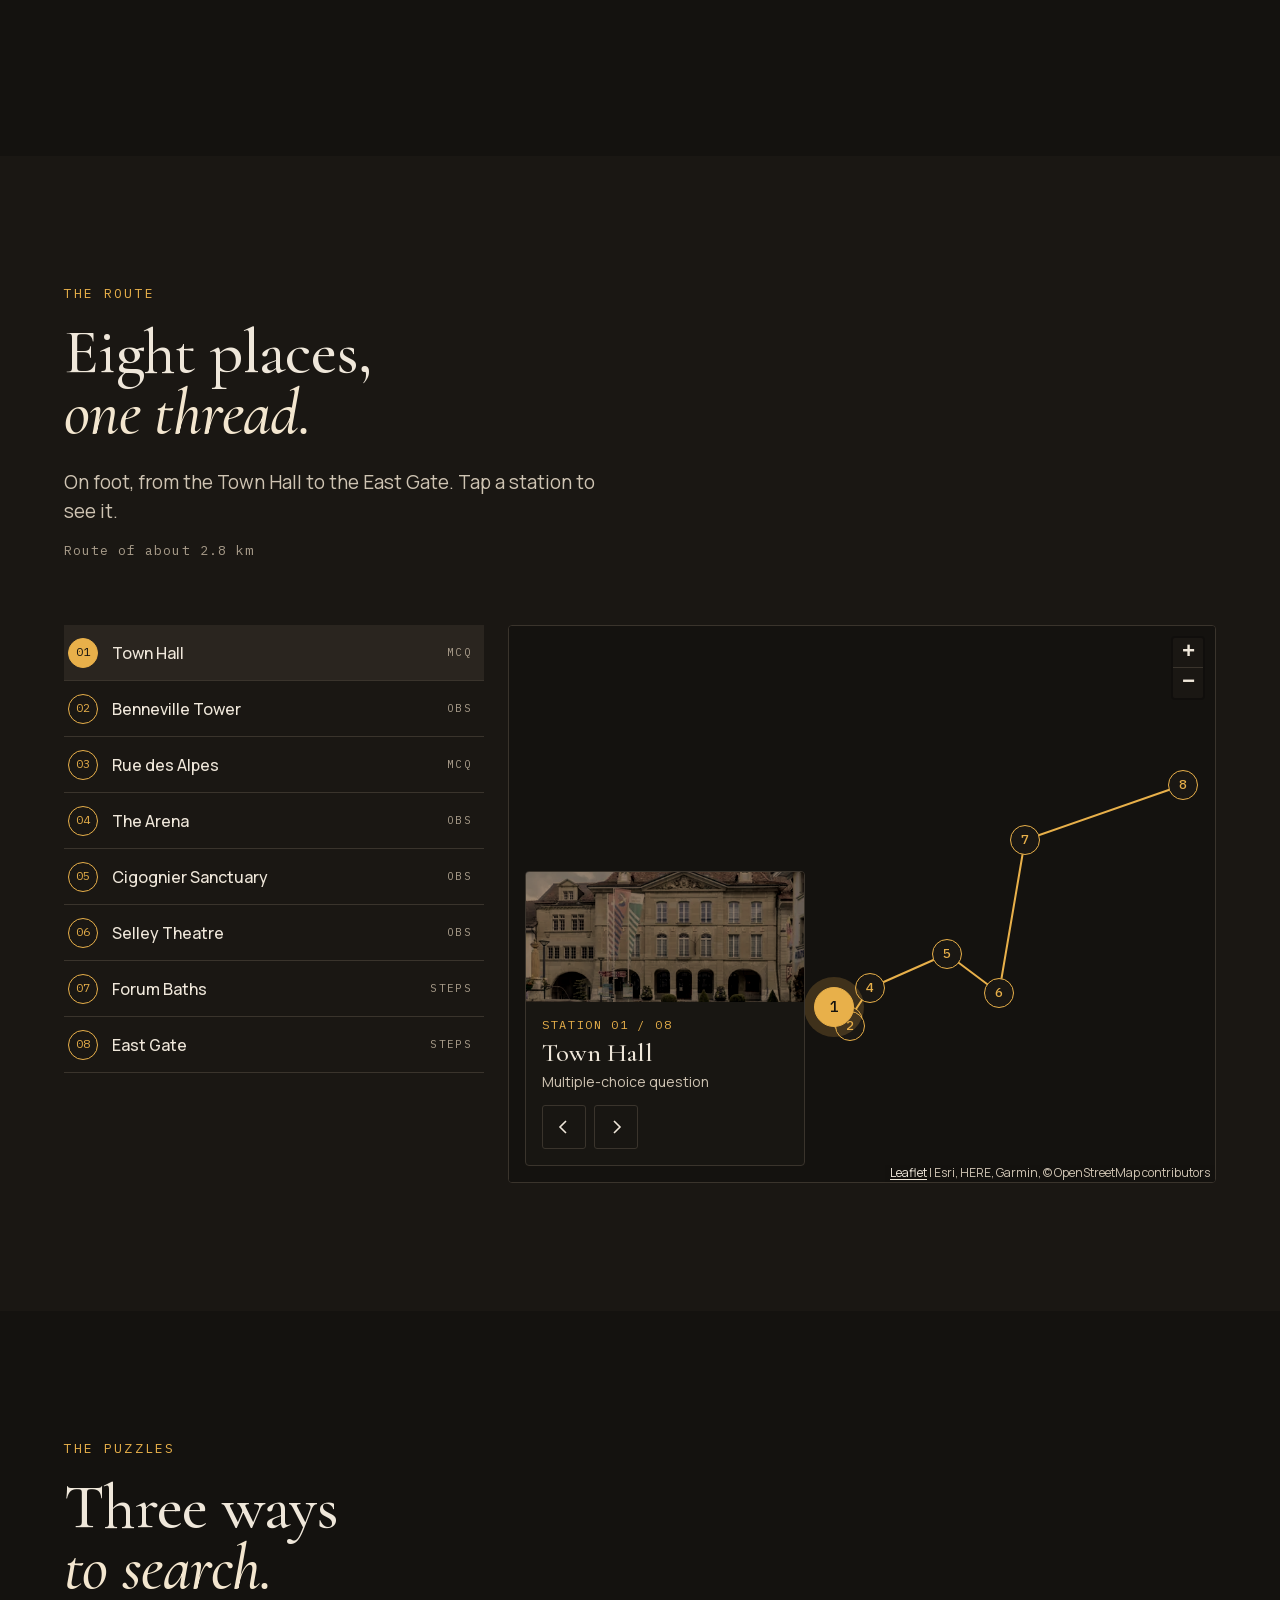
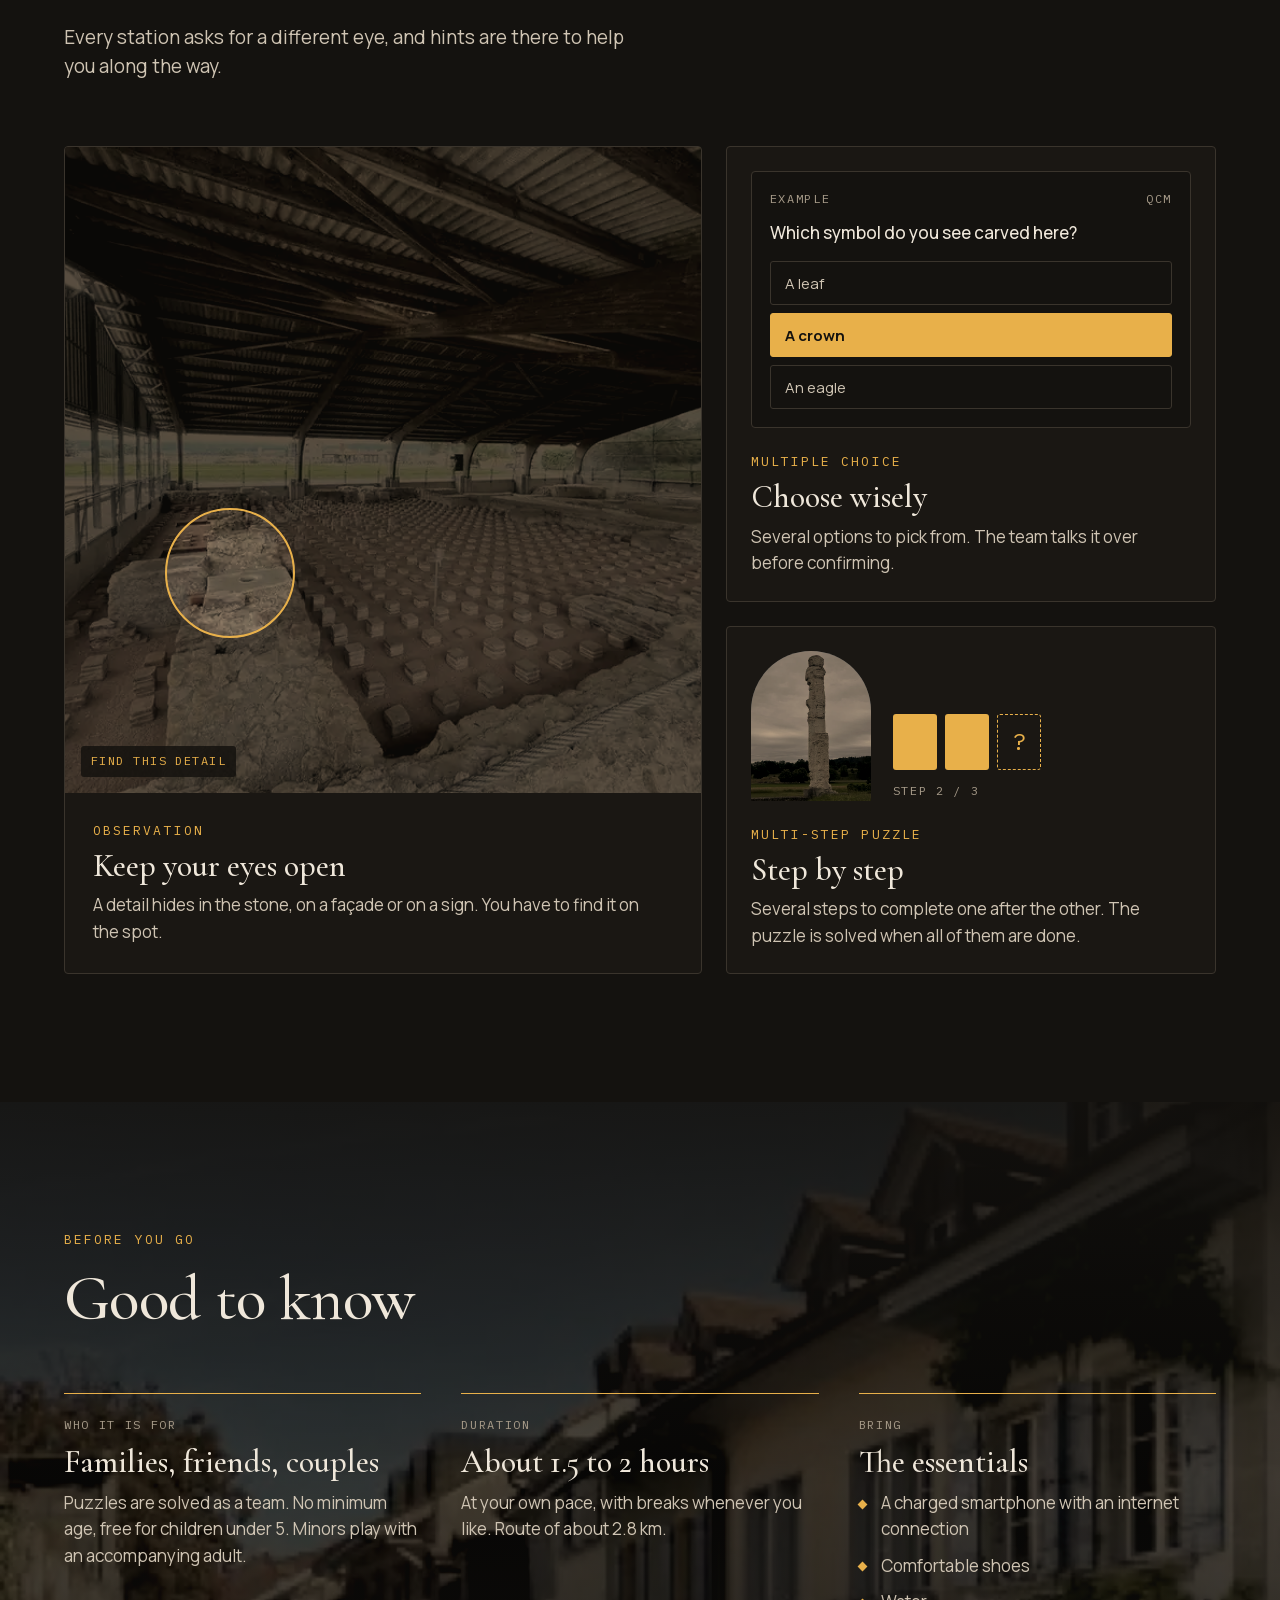
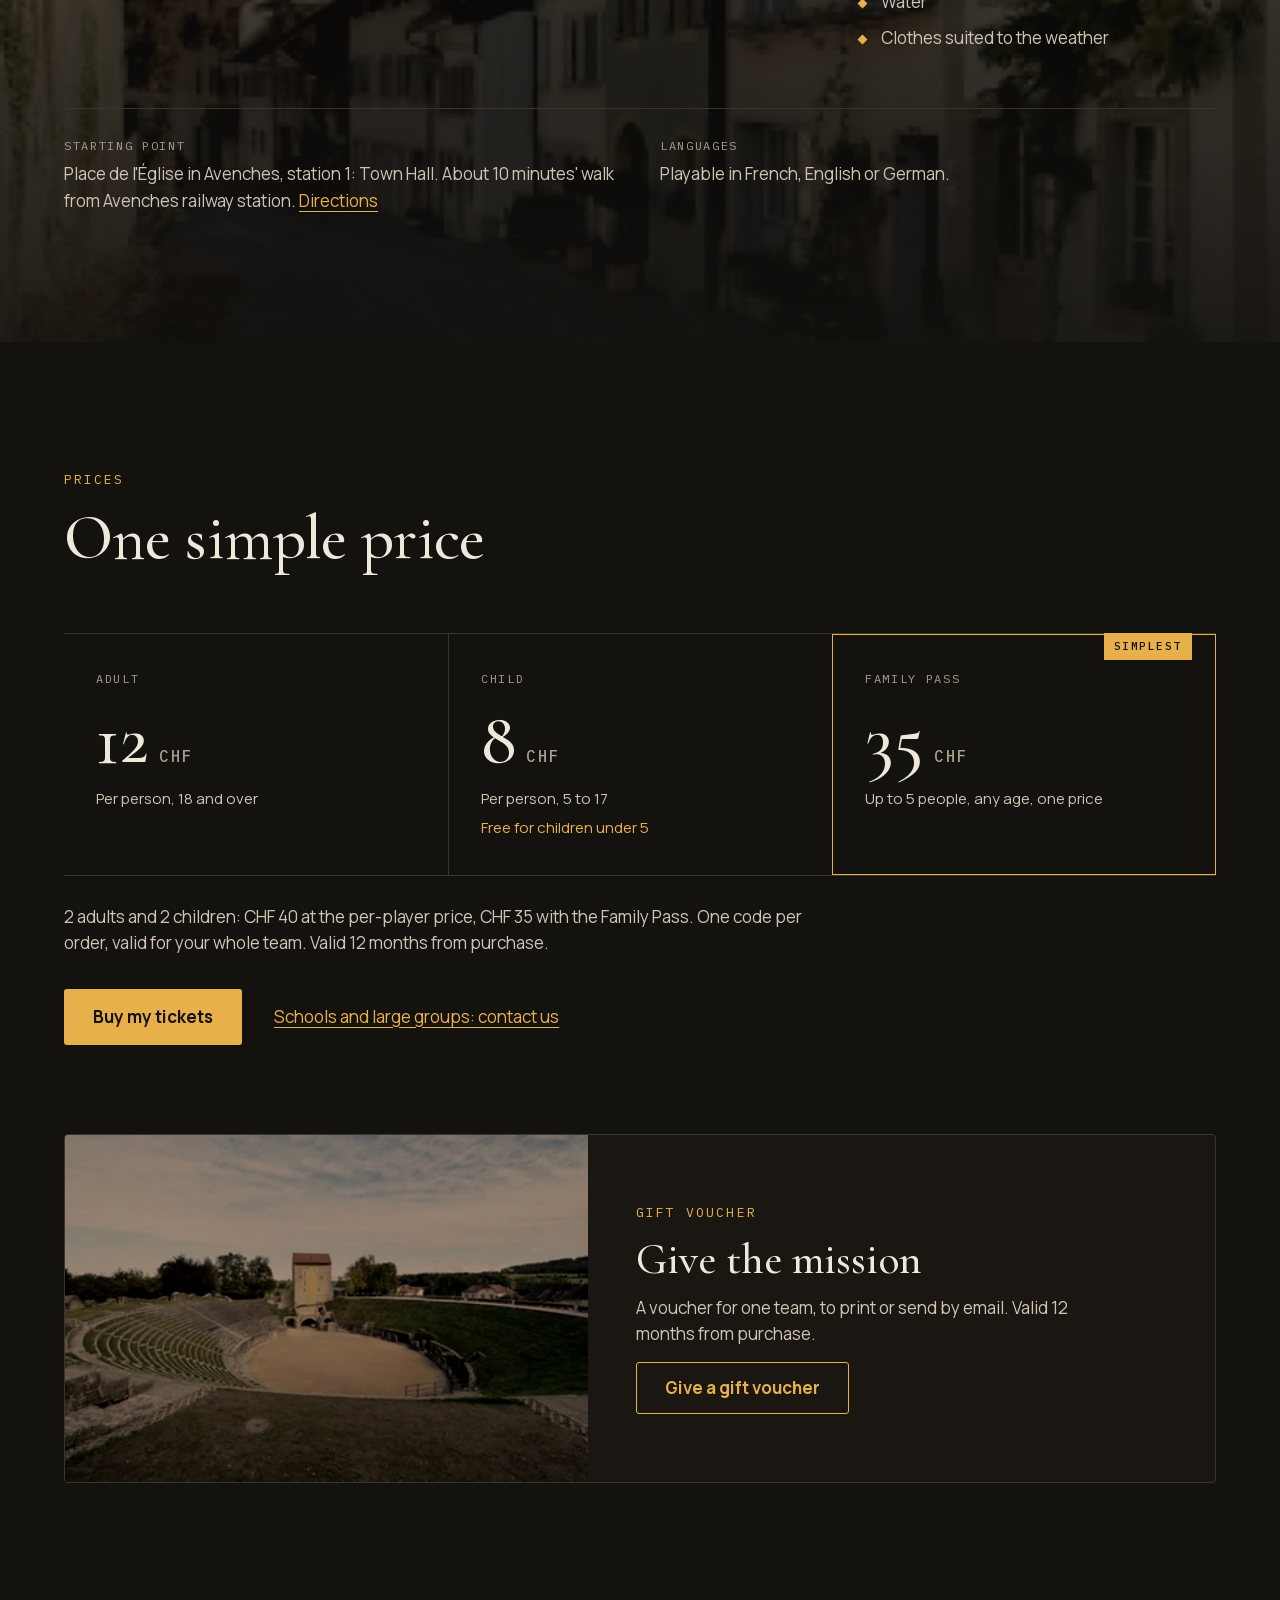
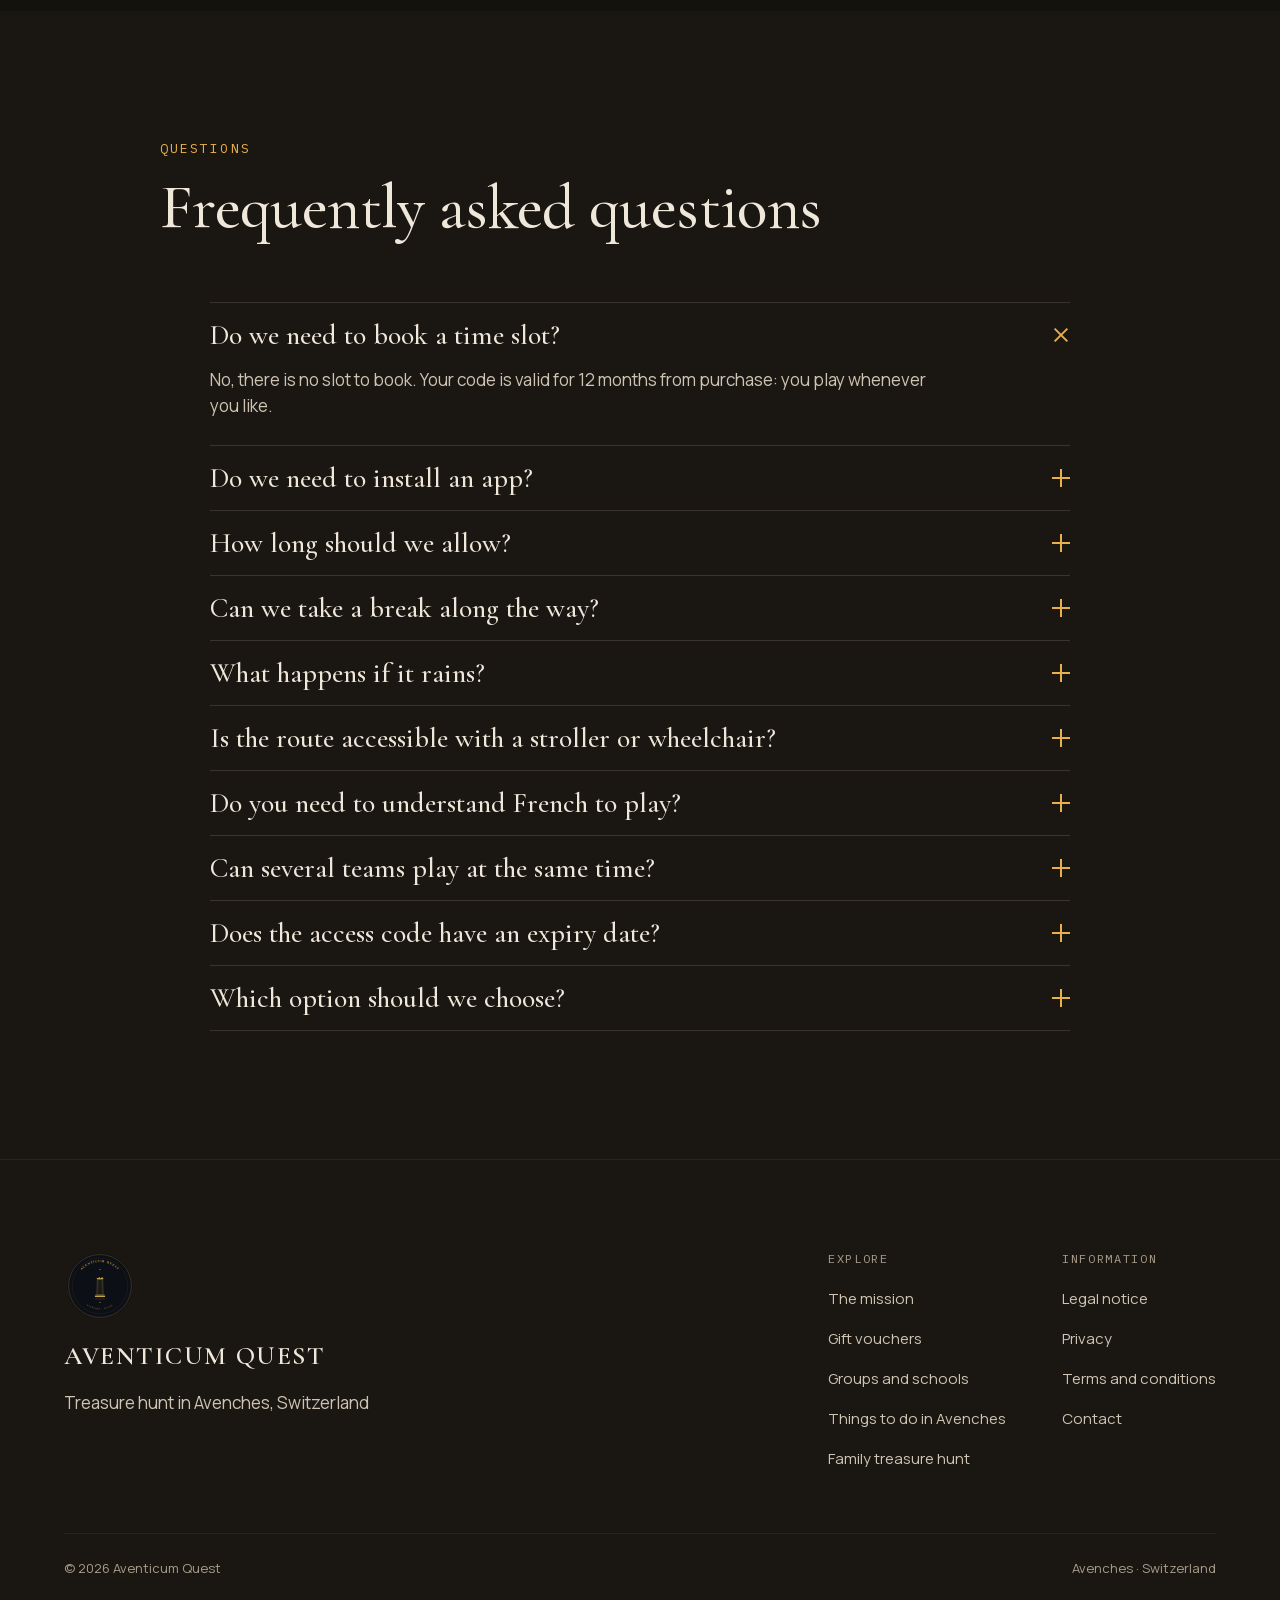
==== commit dcbcb9ad: "Intro du site : annee 121 au lieu de 117 (tournee d'Hadrien dans les provinces) Co-Authored-By: Clau" ====
--- a/index.html
+++ b/index.html
@@ -293,7 +293,7 @@
         <div class="mission-intro" data-reveal>
           <p class="kicker" data-i18n="mission.kicker">LE DOSSIER</p>
 <h2 class="h2" id="mission-title"><span data-i18n="mission.t1">Trois temps,</span> <i data-i18n="mission.t2">une piste.</i></h2>
-          <p class="mission-lead" data-i18n-html="mission.p1"><em>117 après J.-C. Aventicum est au sommet de sa gloire : 20 000 habitants, un sanctuaire dédié à Jupiter, des thermes dignes de Rome.</em> Mais cette nuit, l'aquila sacrée de la Legio XI Claudia a disparu. L'Empereur Hadrien fait route vers la ville.</p>
+          <p class="mission-lead" data-i18n-html="mission.p1"><em>121 après J.-C. Aventicum est au sommet de sa gloire : 20 000 habitants, un sanctuaire dédié à Jupiter, des thermes dignes de Rome.</em> Mais cette nuit, l'aquila sacrée de la Legio XI Claudia a disparu. L'Empereur Hadrien fait route vers la ville.</p>
           <p class="body-2" data-i18n="mission.p2">Le Sénat vous mandate pour mener l'enquête. À pied, armés de votre smartphone, vous parcourez 8 lieux emblématiques d'Avenches et répondez aux énigmes qu'ils recèlent.</p>
         </div>
         <ol class="steps">
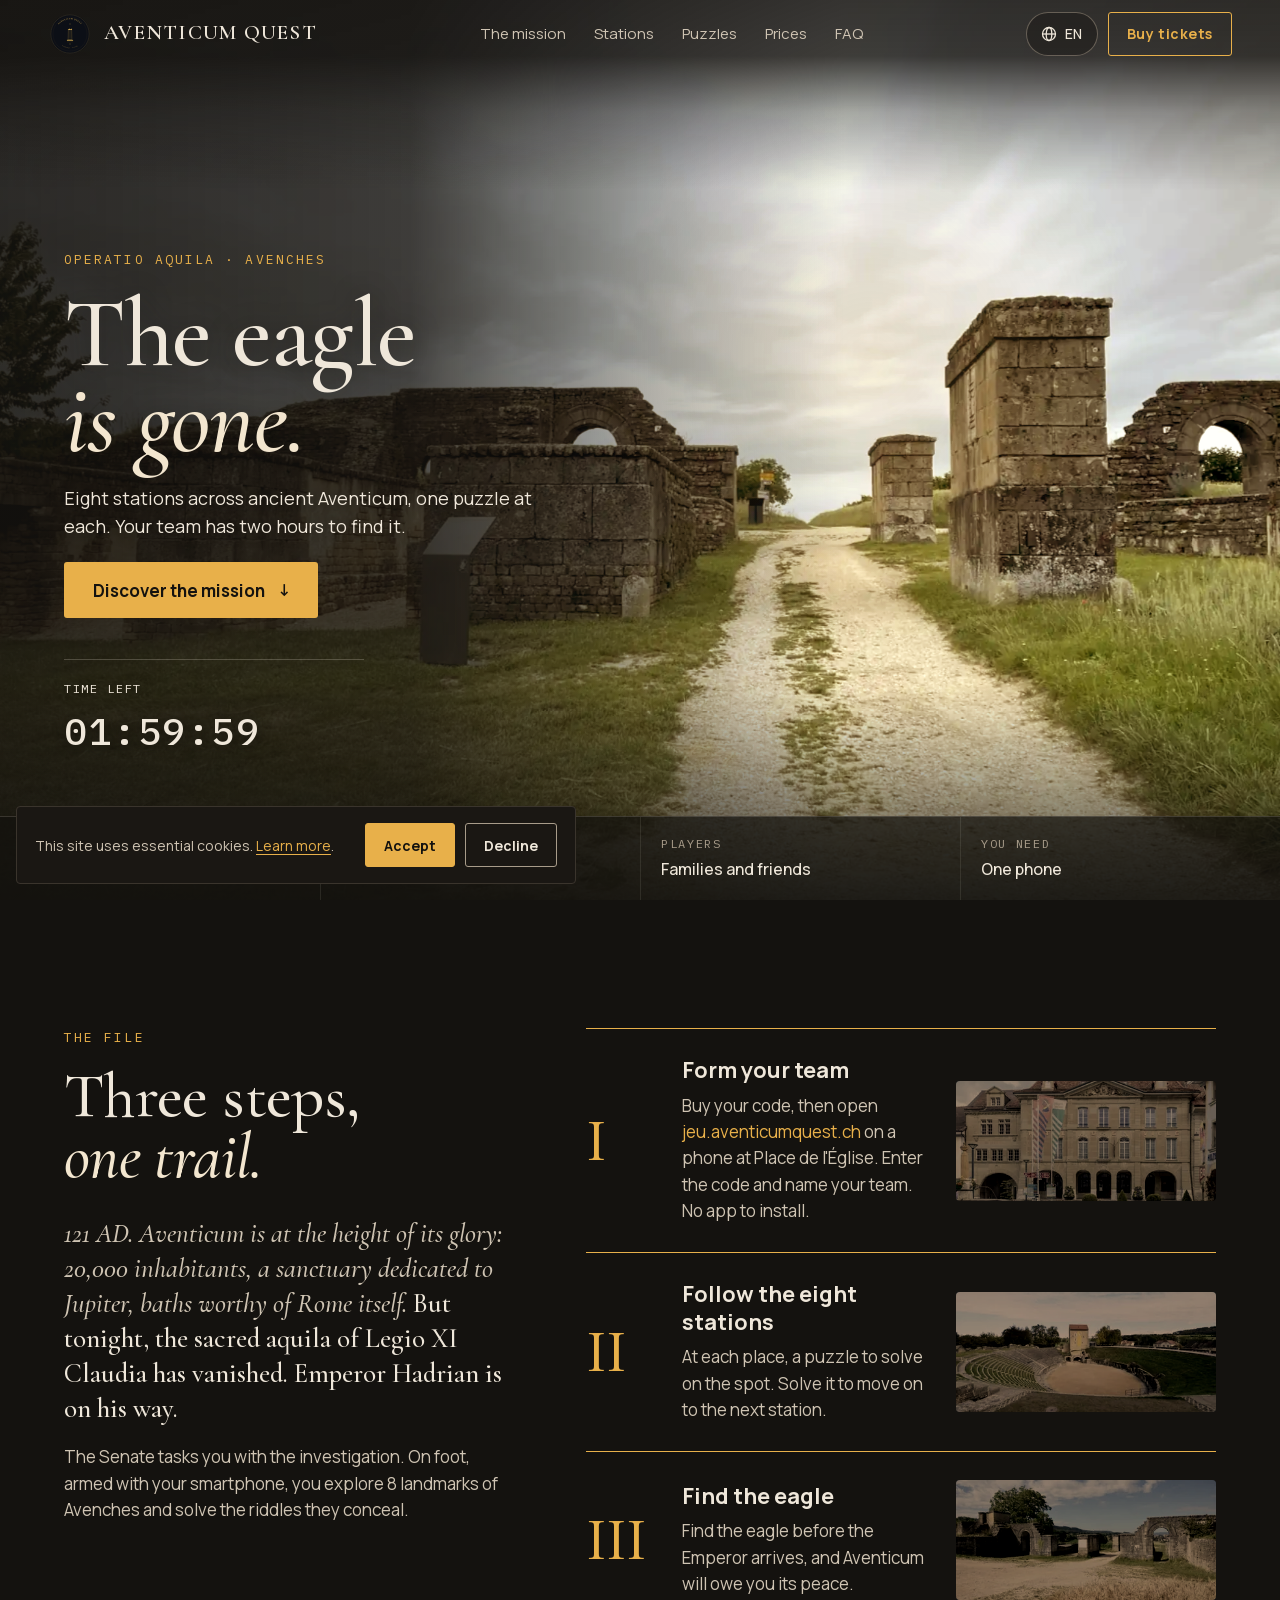
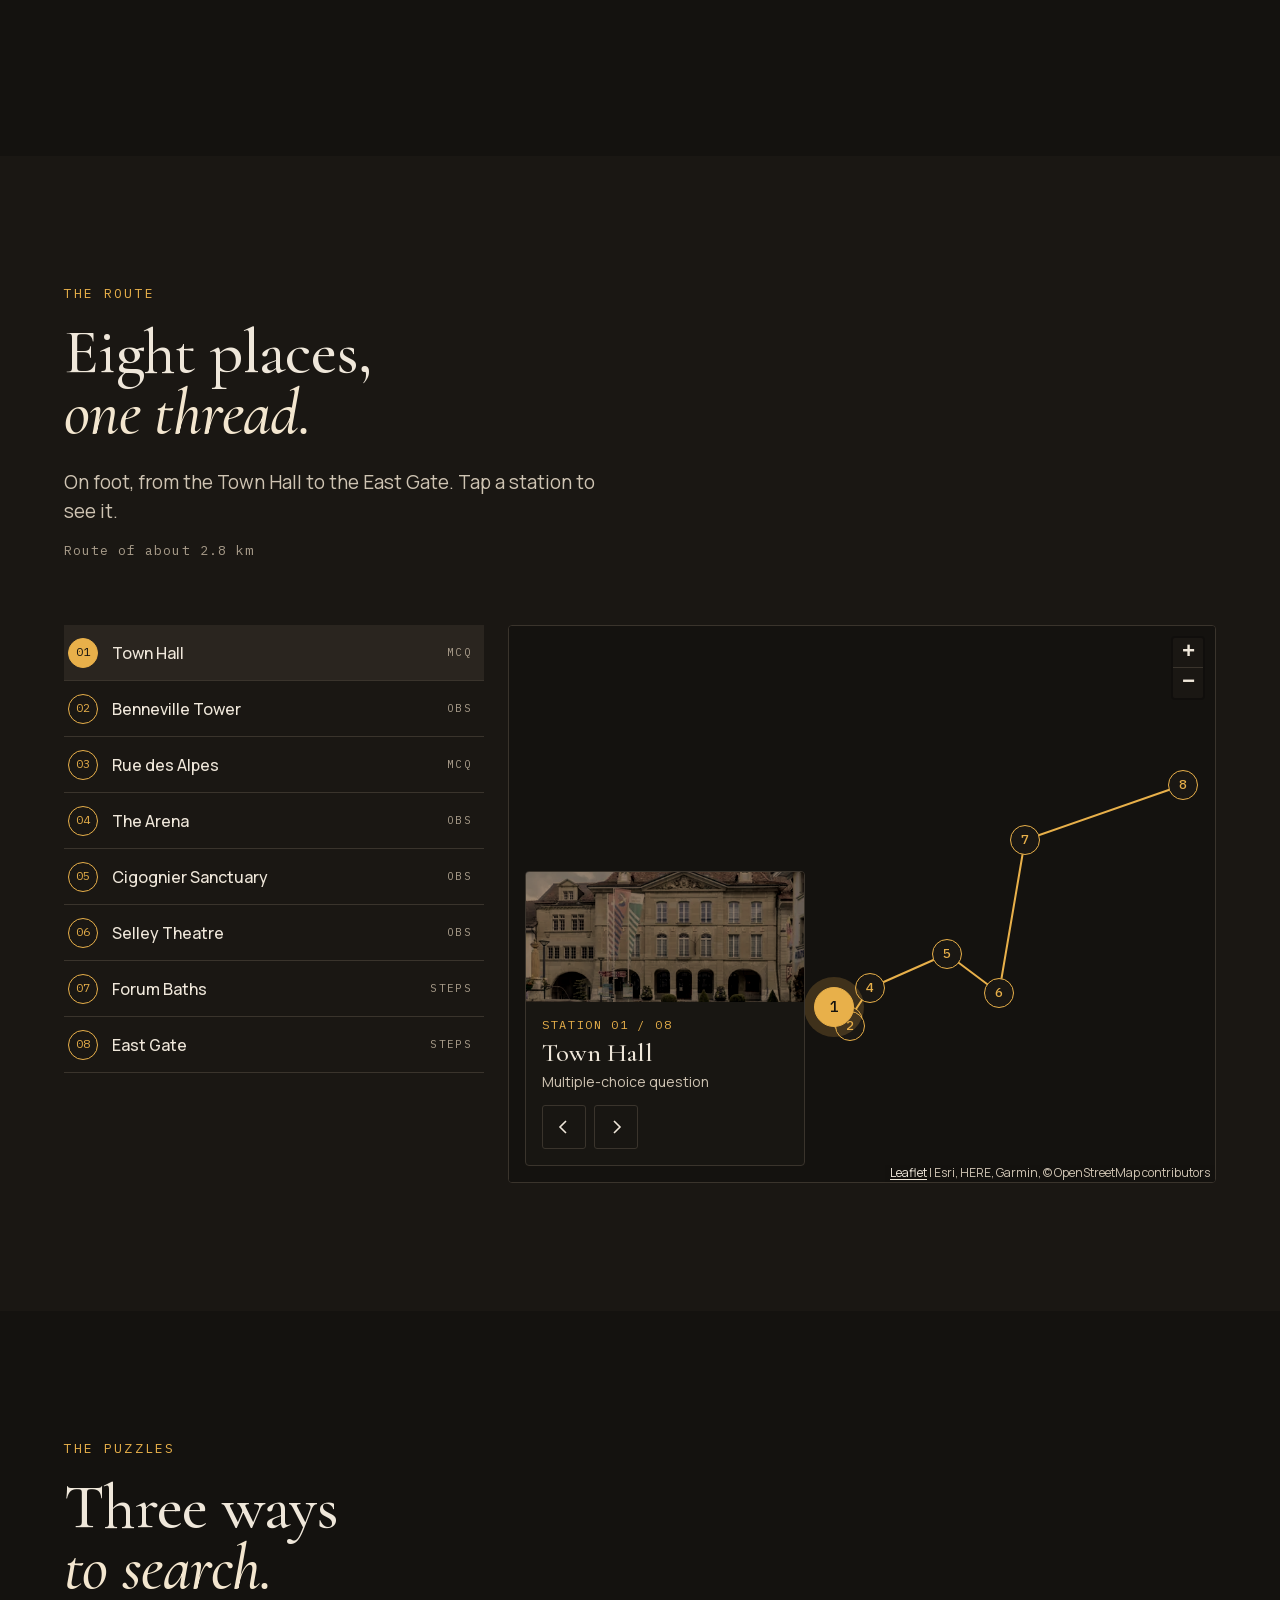
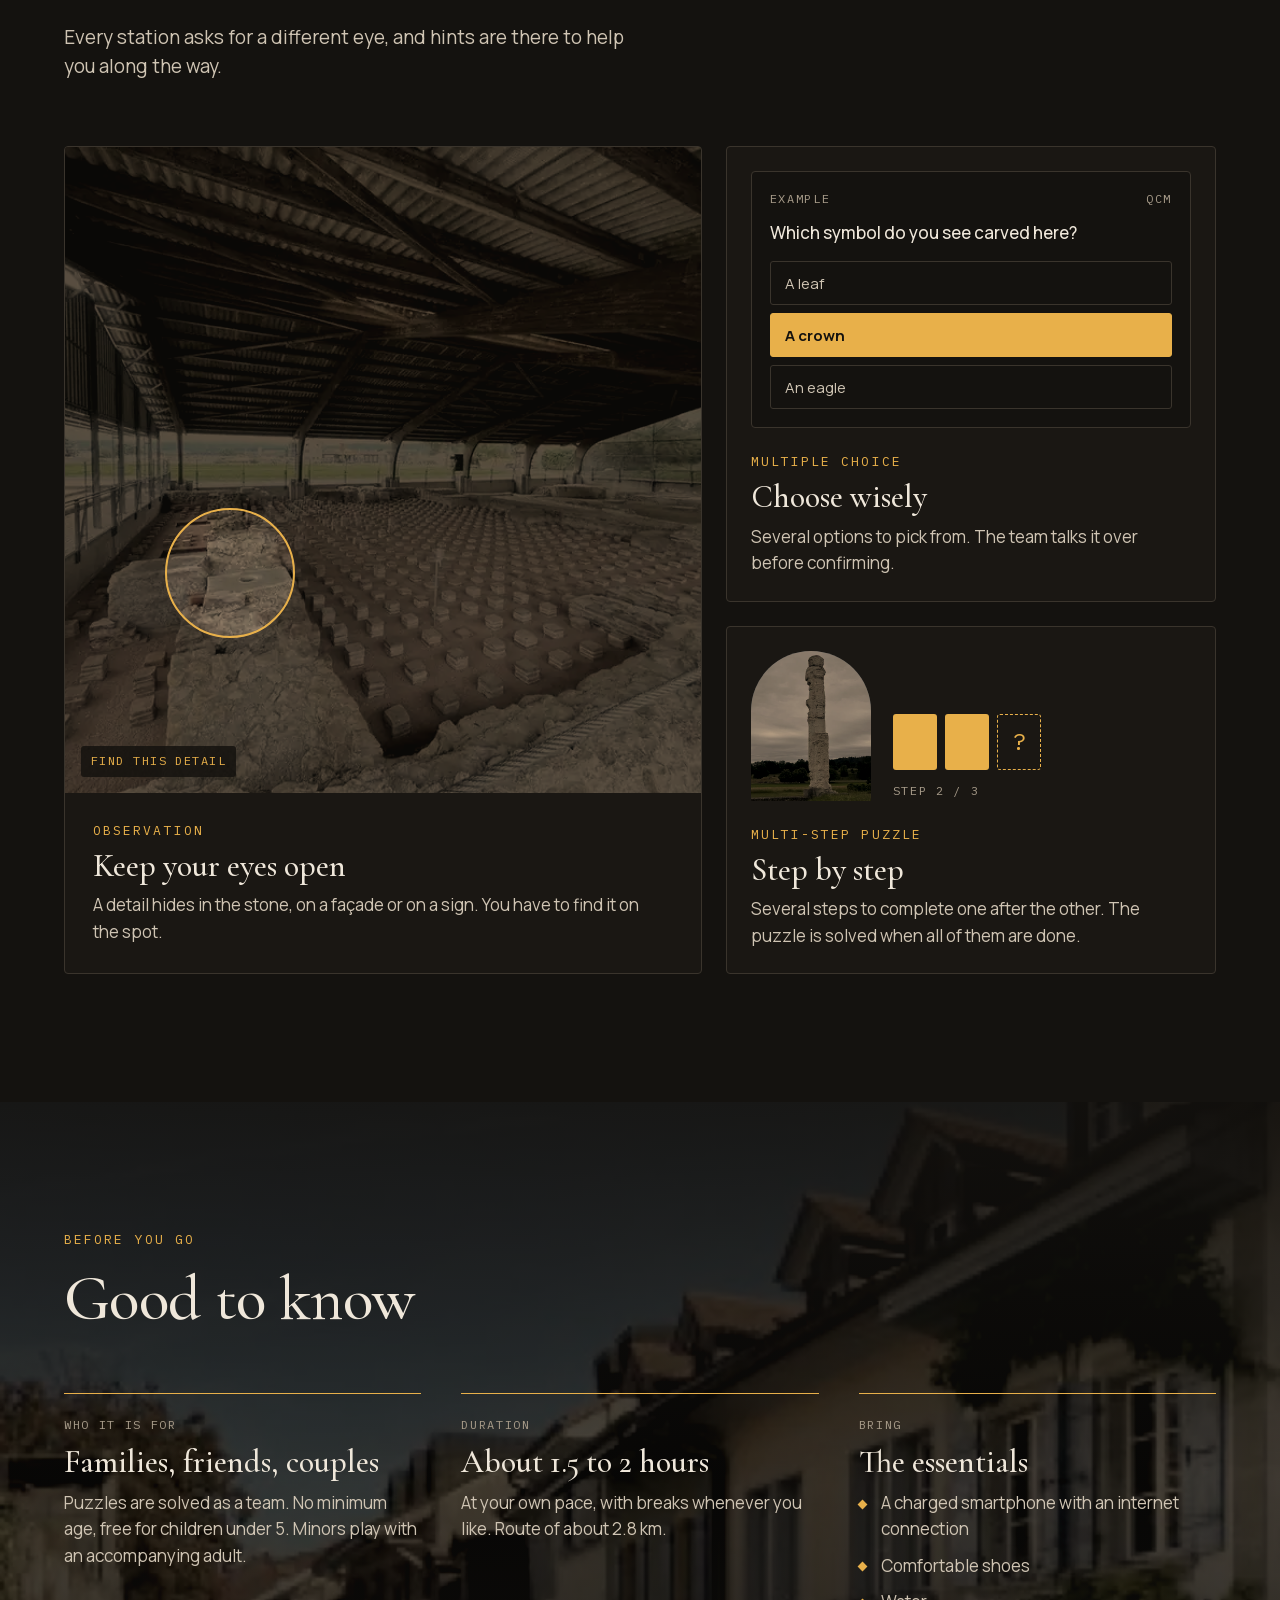
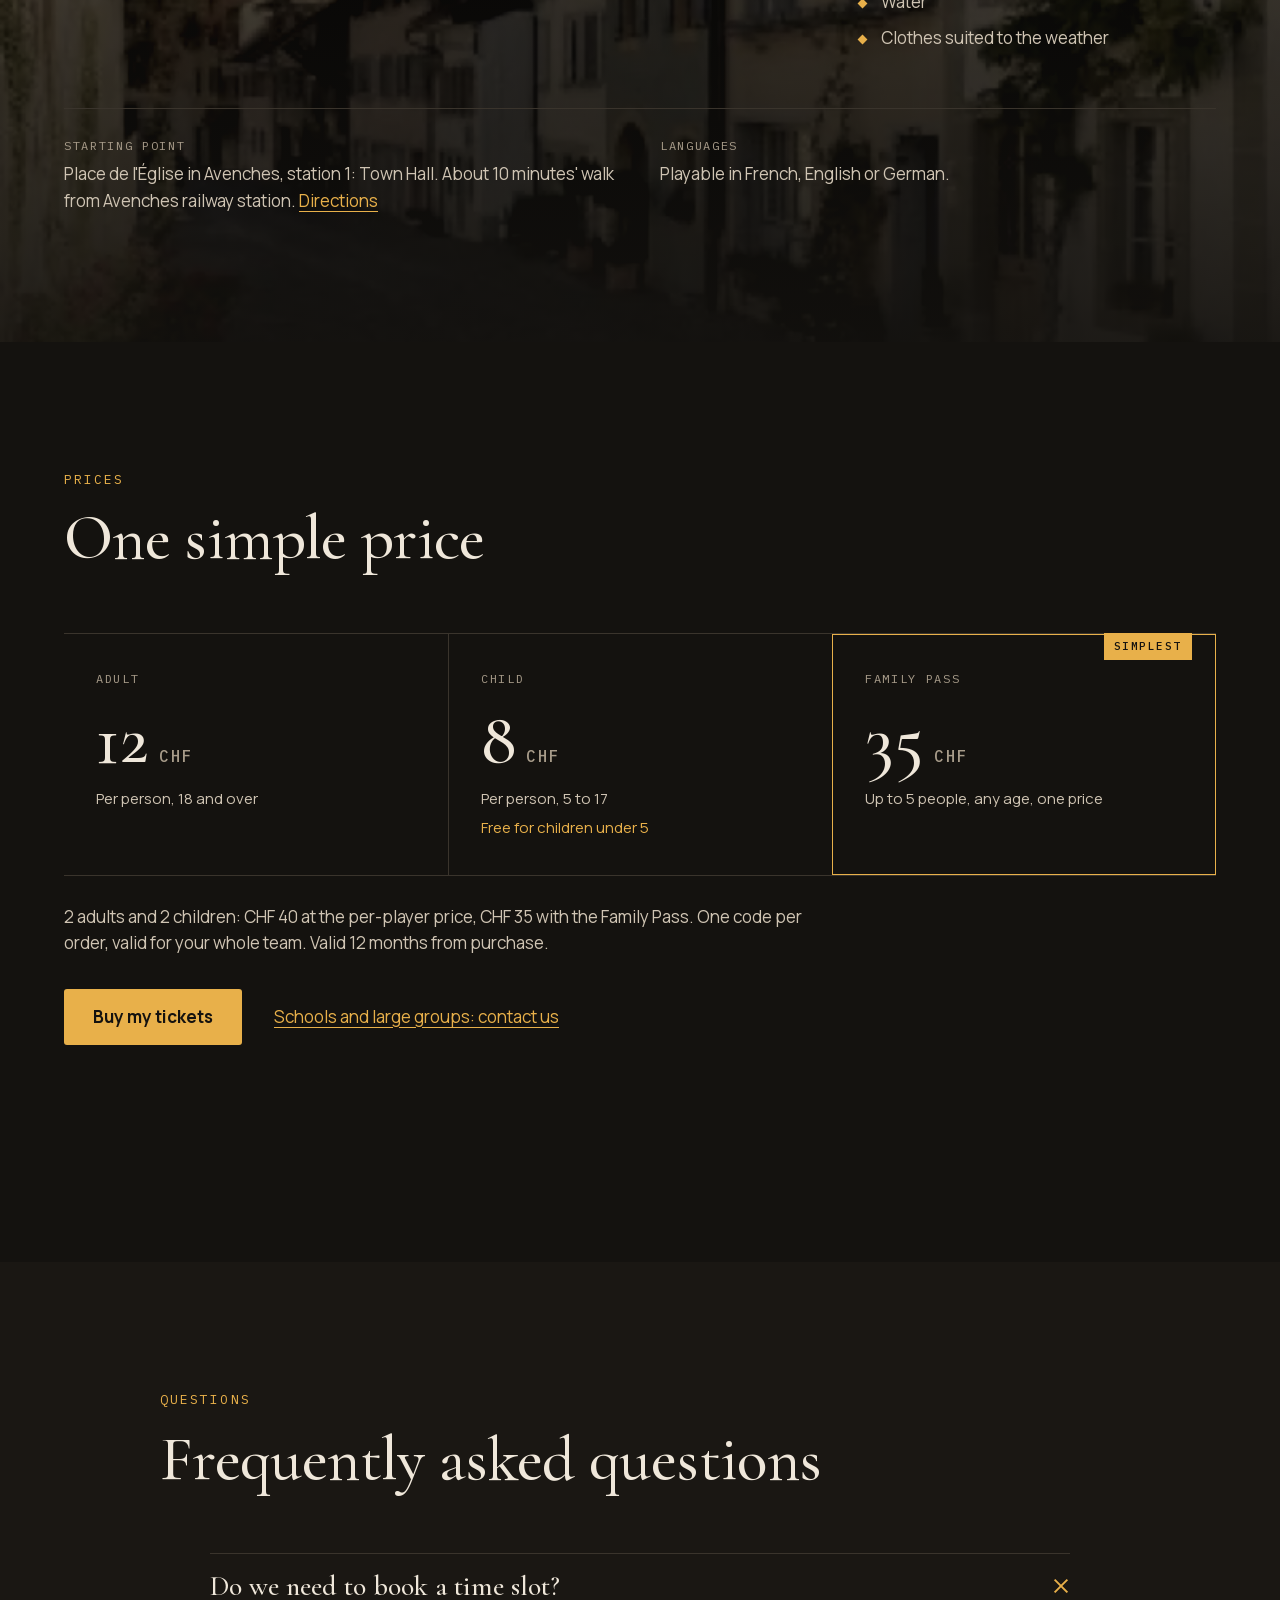
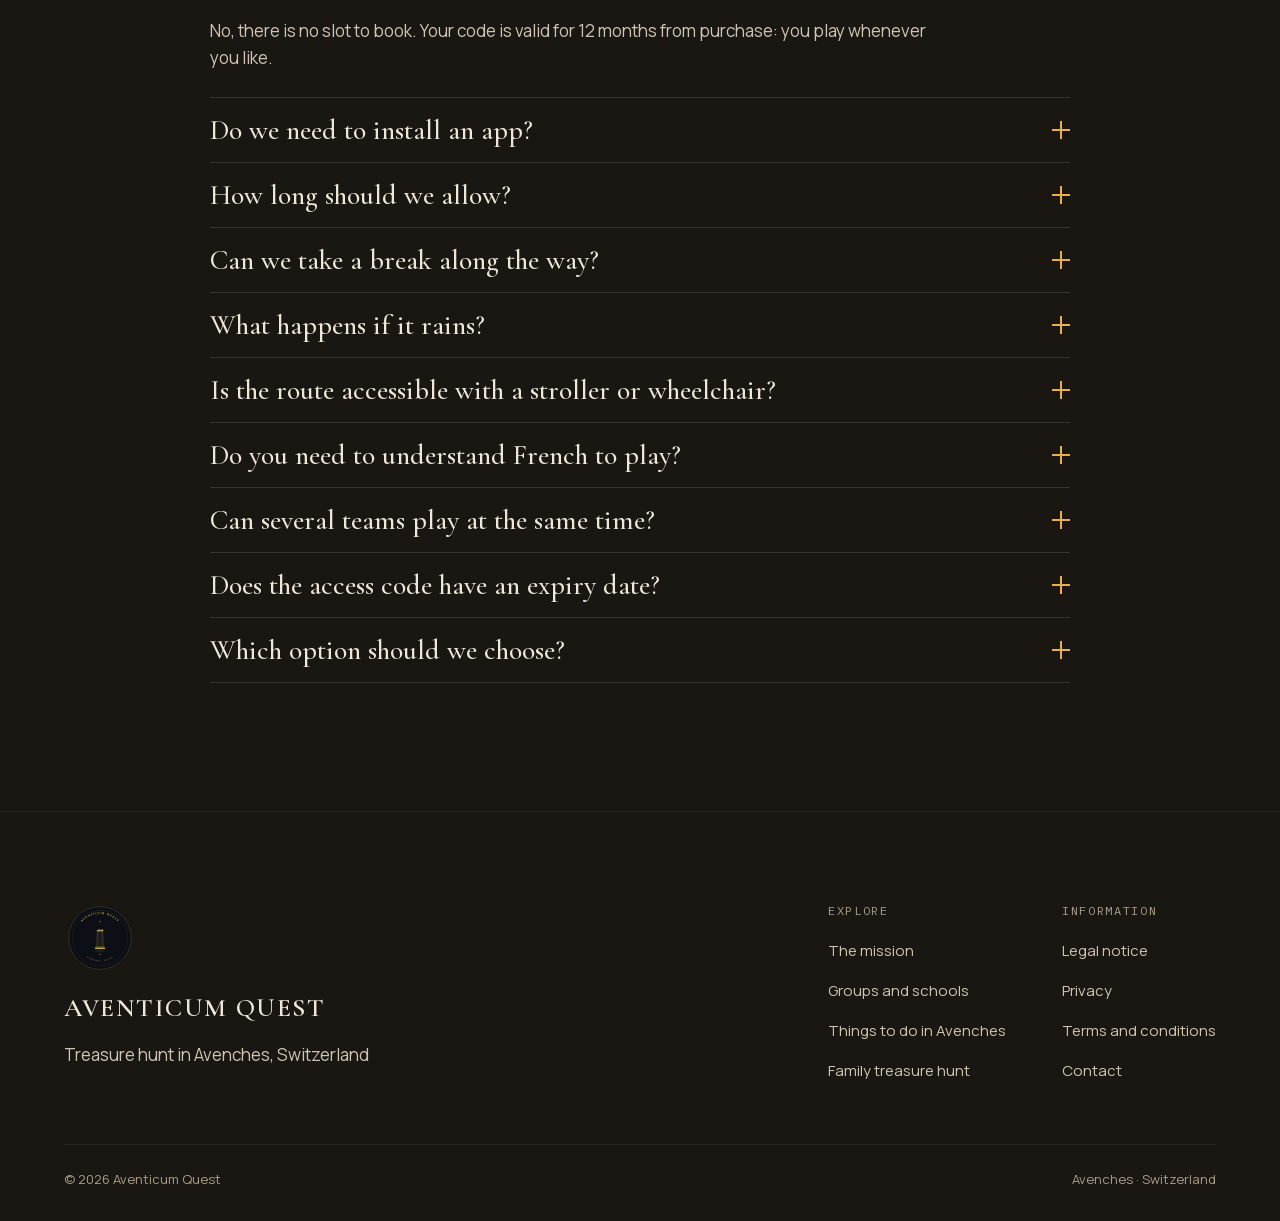
==== commit 78036b2b: "Retrait des bons cadeaux du site pour l'instant (#2) Liens de pied de page, bloc de l'accueil, ligne" ====
--- a/index.html
+++ b/index.html
@@ -9,7 +9,7 @@
   <meta name="robots" content="index, follow">
   <meta name="theme-color" content="#14120F">
   <meta property="og:title" content="Aventicum Quest Operatio Aquila">
-  <meta property="og:description" content="L'aigle de la Legio XI Claudia a été volée. Résolvez 8 énigmes à travers les lieux emblématiques d'Avenches en environ 1h30 à 2h.">
+  <meta property="og:description" content="L'aigle de la Legio XXI a été volée. Résolvez 8 énigmes à travers les lieux emblématiques d'Avenches en environ 1h30 à 2h.">
   <meta property="og:type" content="website">
   <meta property="og:url" content="https://aventicumquest.ch">
   <meta property="og:image" content="https://aventicumquest.ch/images/og_image.jpg">
@@ -21,7 +21,7 @@
   <meta property="og:locale:alternate" content="de_DE">
   <meta name="twitter:card" content="summary_large_image">
   <meta name="twitter:title" content="Aventicum Quest Operatio Aquila">
-  <meta name="twitter:description" content="L'aigle de la Legio XI Claudia a été volée. Résolvez 8 énigmes à travers les lieux emblématiques d'Avenches en environ 1h30 à 2h.">
+  <meta name="twitter:description" content="L'aigle de la Legio XXI a été volée. Résolvez 8 énigmes à travers les lieux emblématiques d'Avenches en environ 1h30 à 2h.">
   <meta name="twitter:image" content="https://aventicumquest.ch/images/og_image.jpg">
   <!-- Teaser vidéo : bloc og:video à réactiver quand la vidéo est en ligne, voir videos/README.md -->
   <link rel="canonical" href="https://aventicumquest.ch/">
@@ -293,7 +293,7 @@
         <div class="mission-intro" data-reveal>
           <p class="kicker" data-i18n="mission.kicker">LE DOSSIER</p>
 <h2 class="h2" id="mission-title"><span data-i18n="mission.t1">Trois temps,</span> <i data-i18n="mission.t2">une piste.</i></h2>
-          <p class="mission-lead" data-i18n-html="mission.p1"><em>121 après J.-C. Aventicum est au sommet de sa gloire : 20 000 habitants, un sanctuaire dédié à Jupiter, des thermes dignes de Rome.</em> Mais cette nuit, l'aquila sacrée de la Legio XI Claudia a disparu. L'Empereur Hadrien fait route vers la ville.</p>
+          <p class="mission-lead" data-i18n-html="mission.p1"><em>117 après J.-C. Aventicum est au sommet de sa gloire : 20 000 habitants, un sanctuaire dédié à Jupiter, des thermes dignes de Rome.</em> Mais cette nuit, l'aquila sacrée de la Legio XXI Rapax a disparu. L'Empereur Hadrien fait route vers la ville.</p>
           <p class="body-2" data-i18n="mission.p2">Le Sénat vous mandate pour mener l'enquête. À pied, armés de votre smartphone, vous parcourez 8 lieux emblématiques d'Avenches et répondez aux énigmes qu'ils recèlent.</p>
         </div>
         <ol class="steps">
@@ -545,15 +545,6 @@
           <a class="btn btn--primary" href="acheter.html" data-i18n="price.cta">Acheter mes billets</a>
           <a class="text-link" href="groupes.html" data-i18n="price.groups">Écoles et grands groupes : nous contacter</a>
         </div>
-        <div class="gift" data-reveal>
-          <div class="gift-photo photo-nuit-wrap"><img class="photo-nuit--vignette" src="assets/s04-400.webp" srcset="assets/s04-400.webp 400w, assets/s04-800.webp 800w" sizes="(min-width:720px) 40vw, 92vw" width="800" height="529" loading="lazy" decoding="async" alt="Les Arènes d'Avenches" data-i18n-alt="price.gift.alt"></div>
-          <div class="gift-text">
-            <p class="kicker" data-i18n="price.gift.k">BON CADEAU</p>
-            <h3 data-i18n="price.gift.t">Offrez la mission</h3>
-            <p data-i18n="price.gift.d">Un bon pour une équipe, à imprimer ou à envoyer par e-mail. Valable 12 mois à partir de l'achat.</p>
-            <a class="btn btn--outline btn--md" href="bon-cadeau.html" data-i18n="price.gift.cta">Offrir un bon cadeau</a>
-          </div>
-        </div>
       </div>
     </section>
 
@@ -623,7 +614,6 @@
           <nav class="footer-col" aria-labelledby="foot-explore">
             <h2 id="foot-explore" data-i18n="footer.explore">EXPLORER</h2>
             <a href="#mission" data-i18n="footer.mission">La mission</a>
-            <a href="bon-cadeau.html" data-i18n="footer.gift">Bons cadeaux</a>
             <a href="groupes.html" data-i18n="footer.groups">Groupes et écoles</a>
             <a href="que-faire-a-avenches.html" data-i18n="footer.guide">Que faire à Avenches</a>
             <a href="jeu-de-piste-famille-suisse-romande.html" data-i18n="footer.family">Jeu de piste en famille</a>
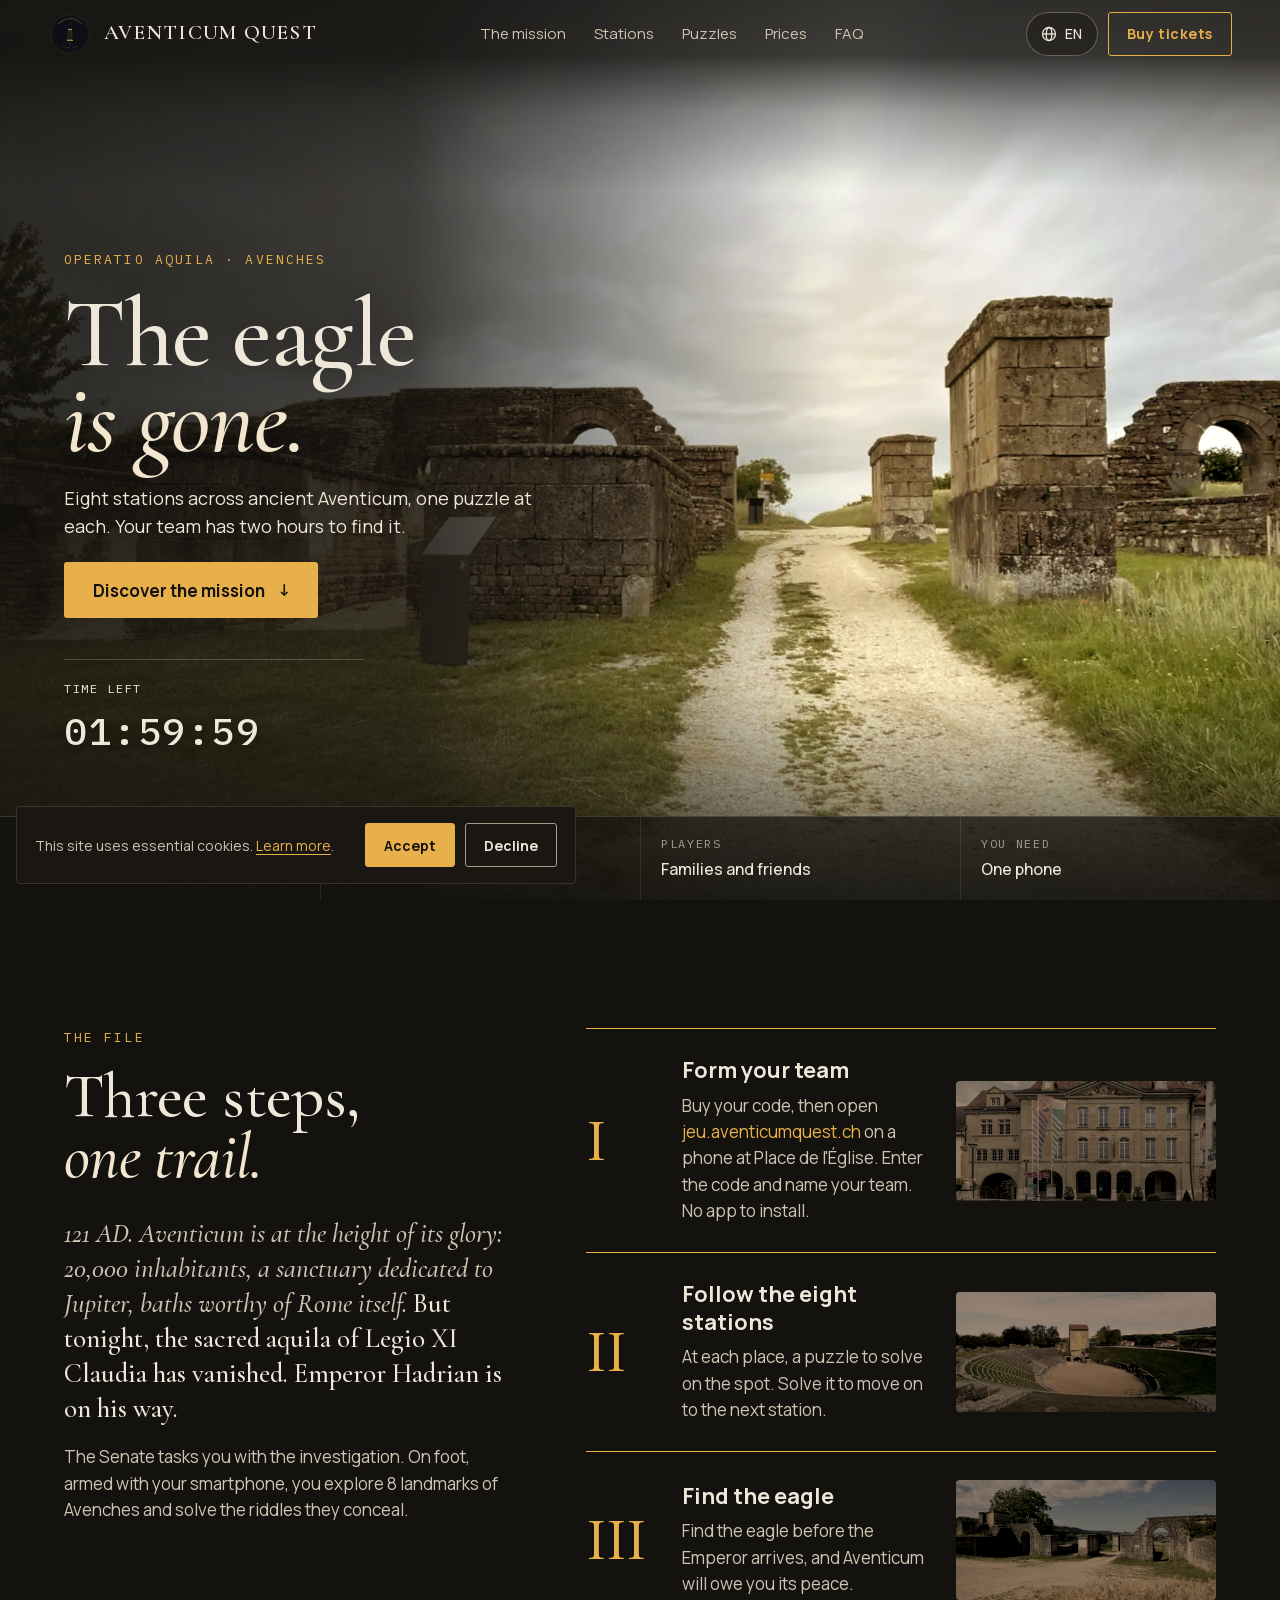
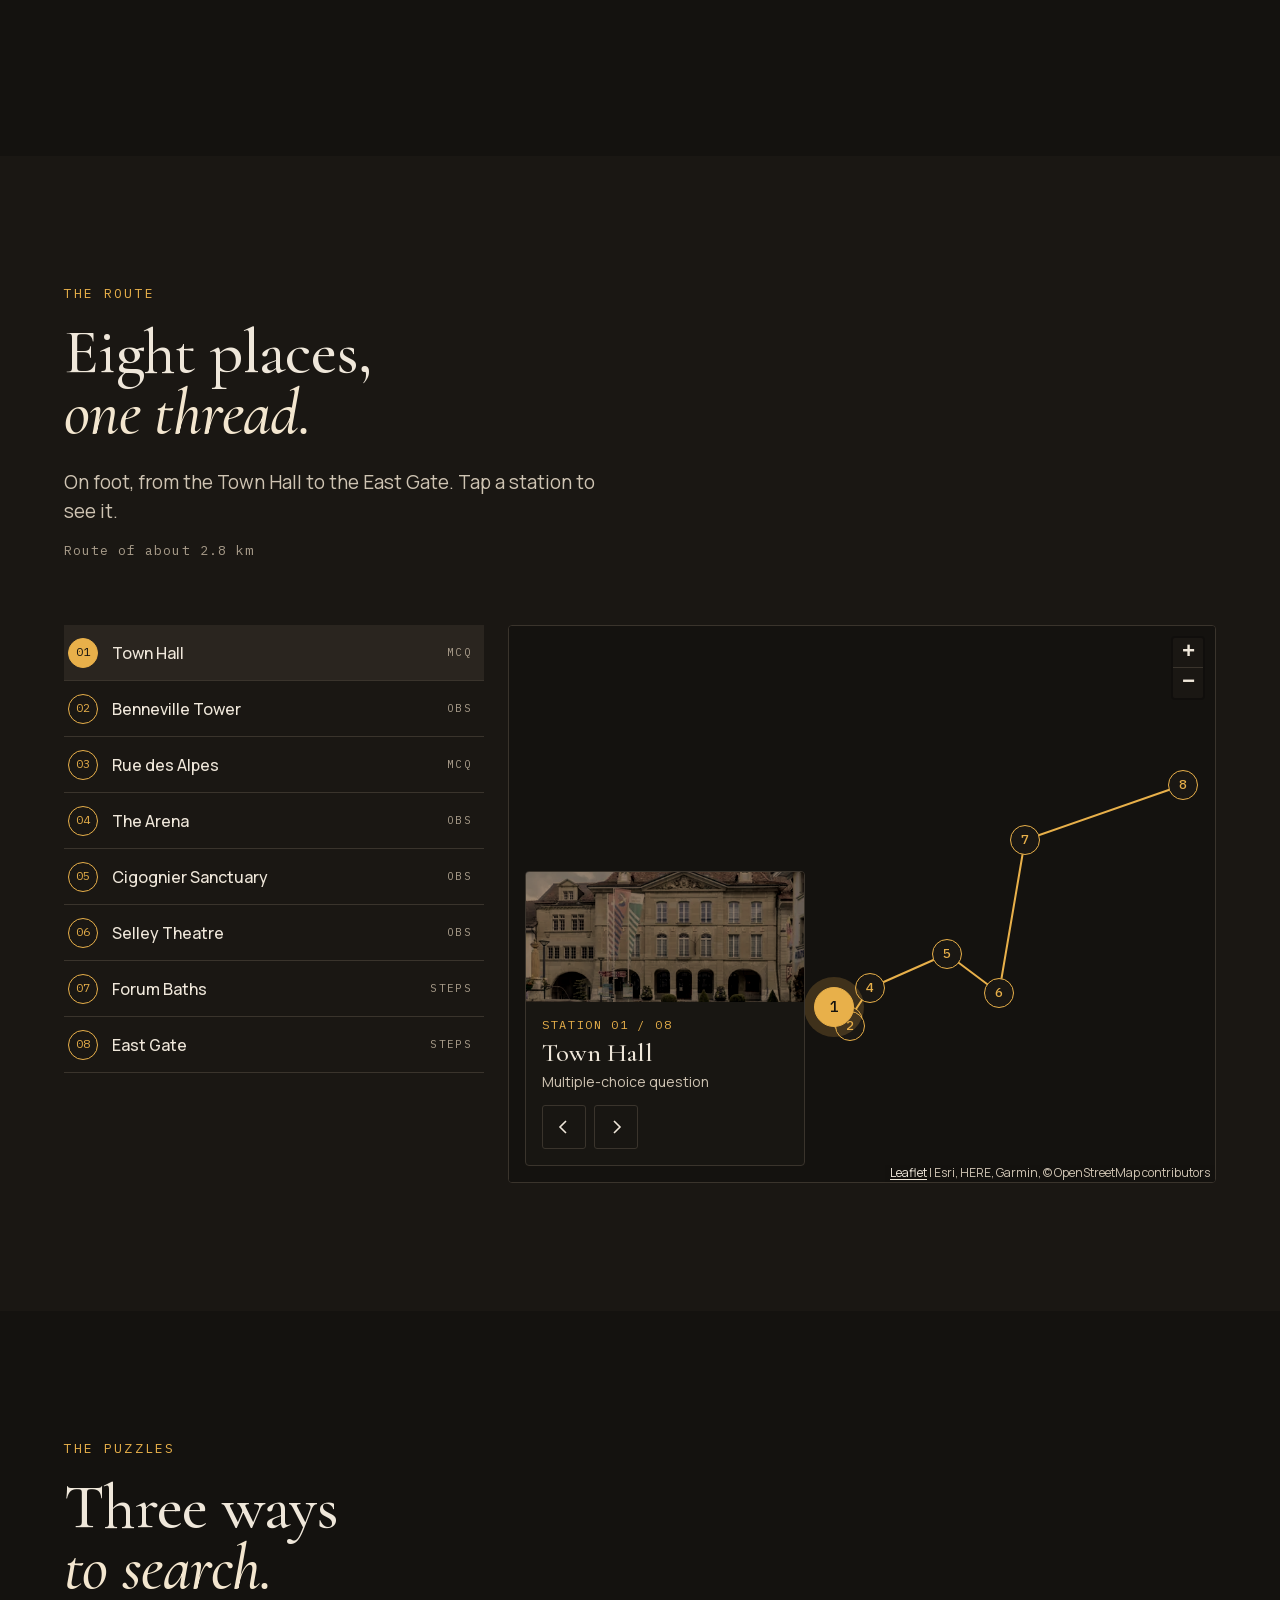
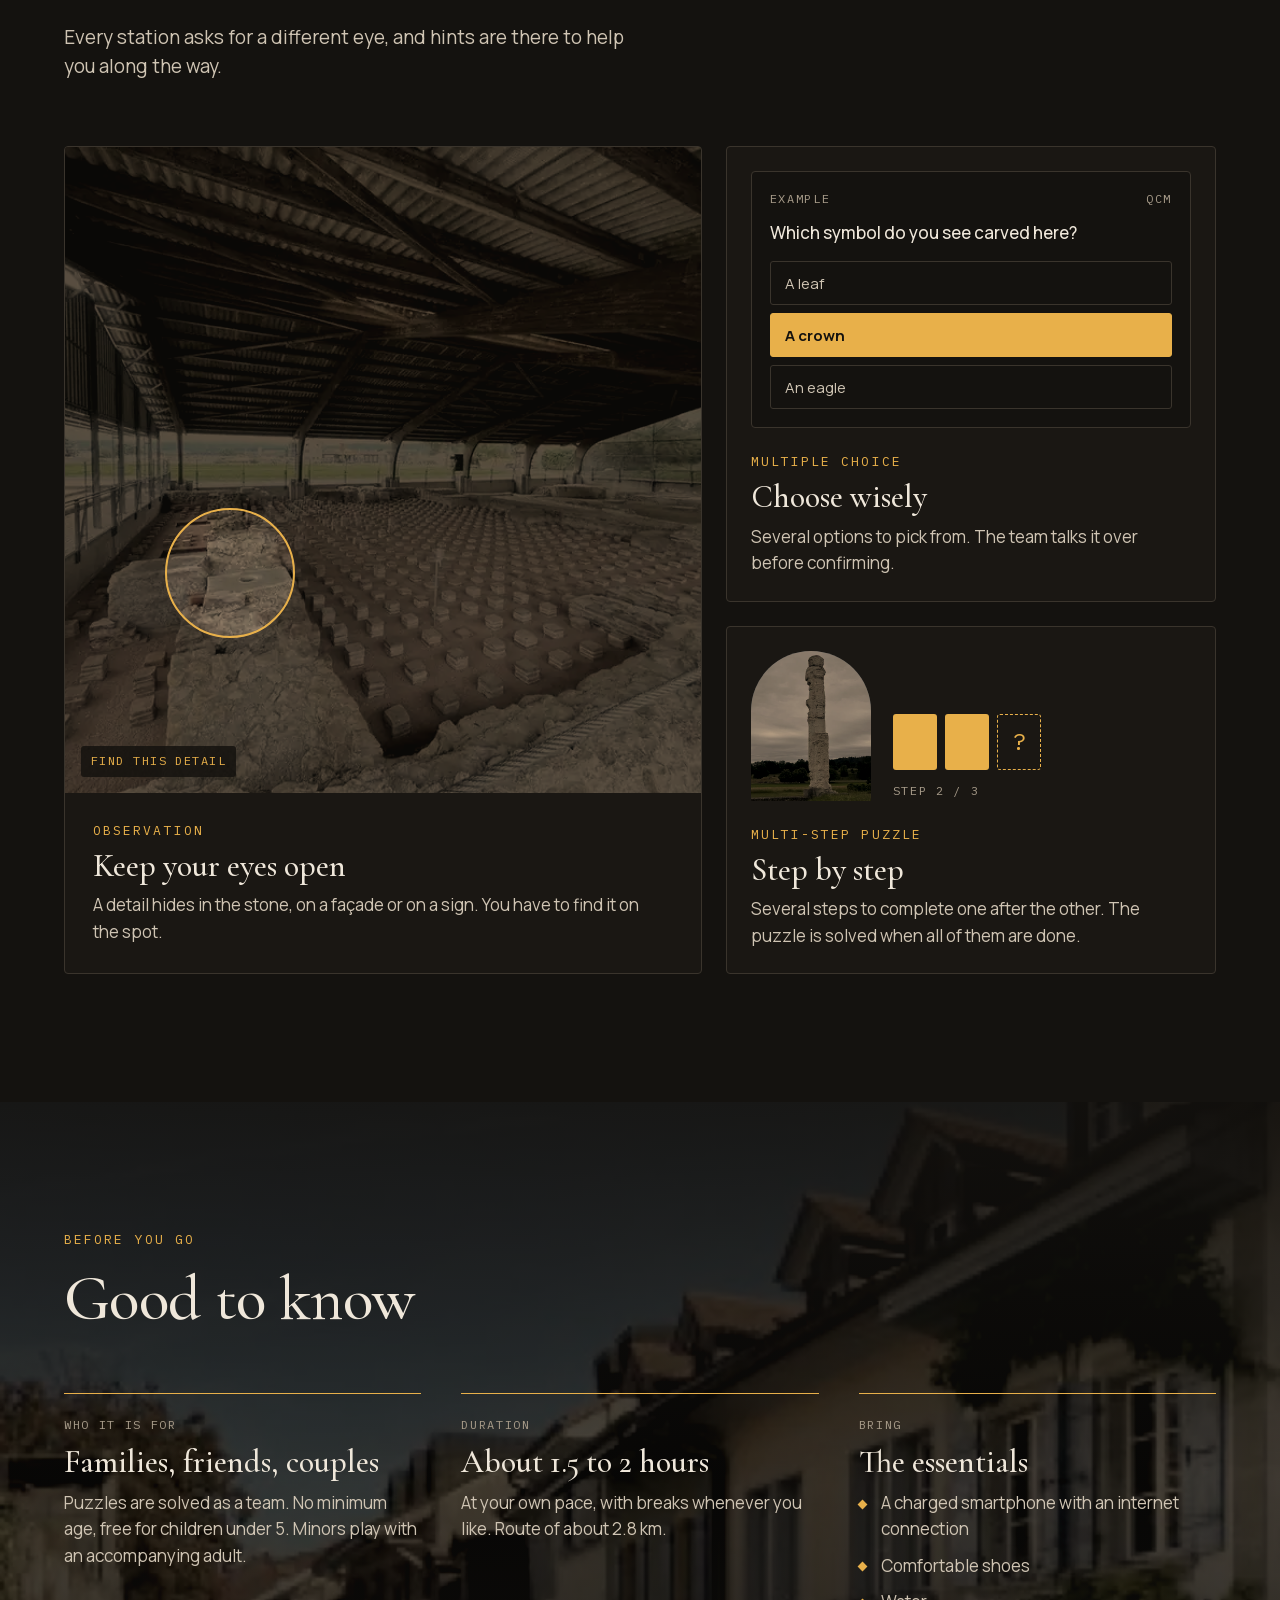
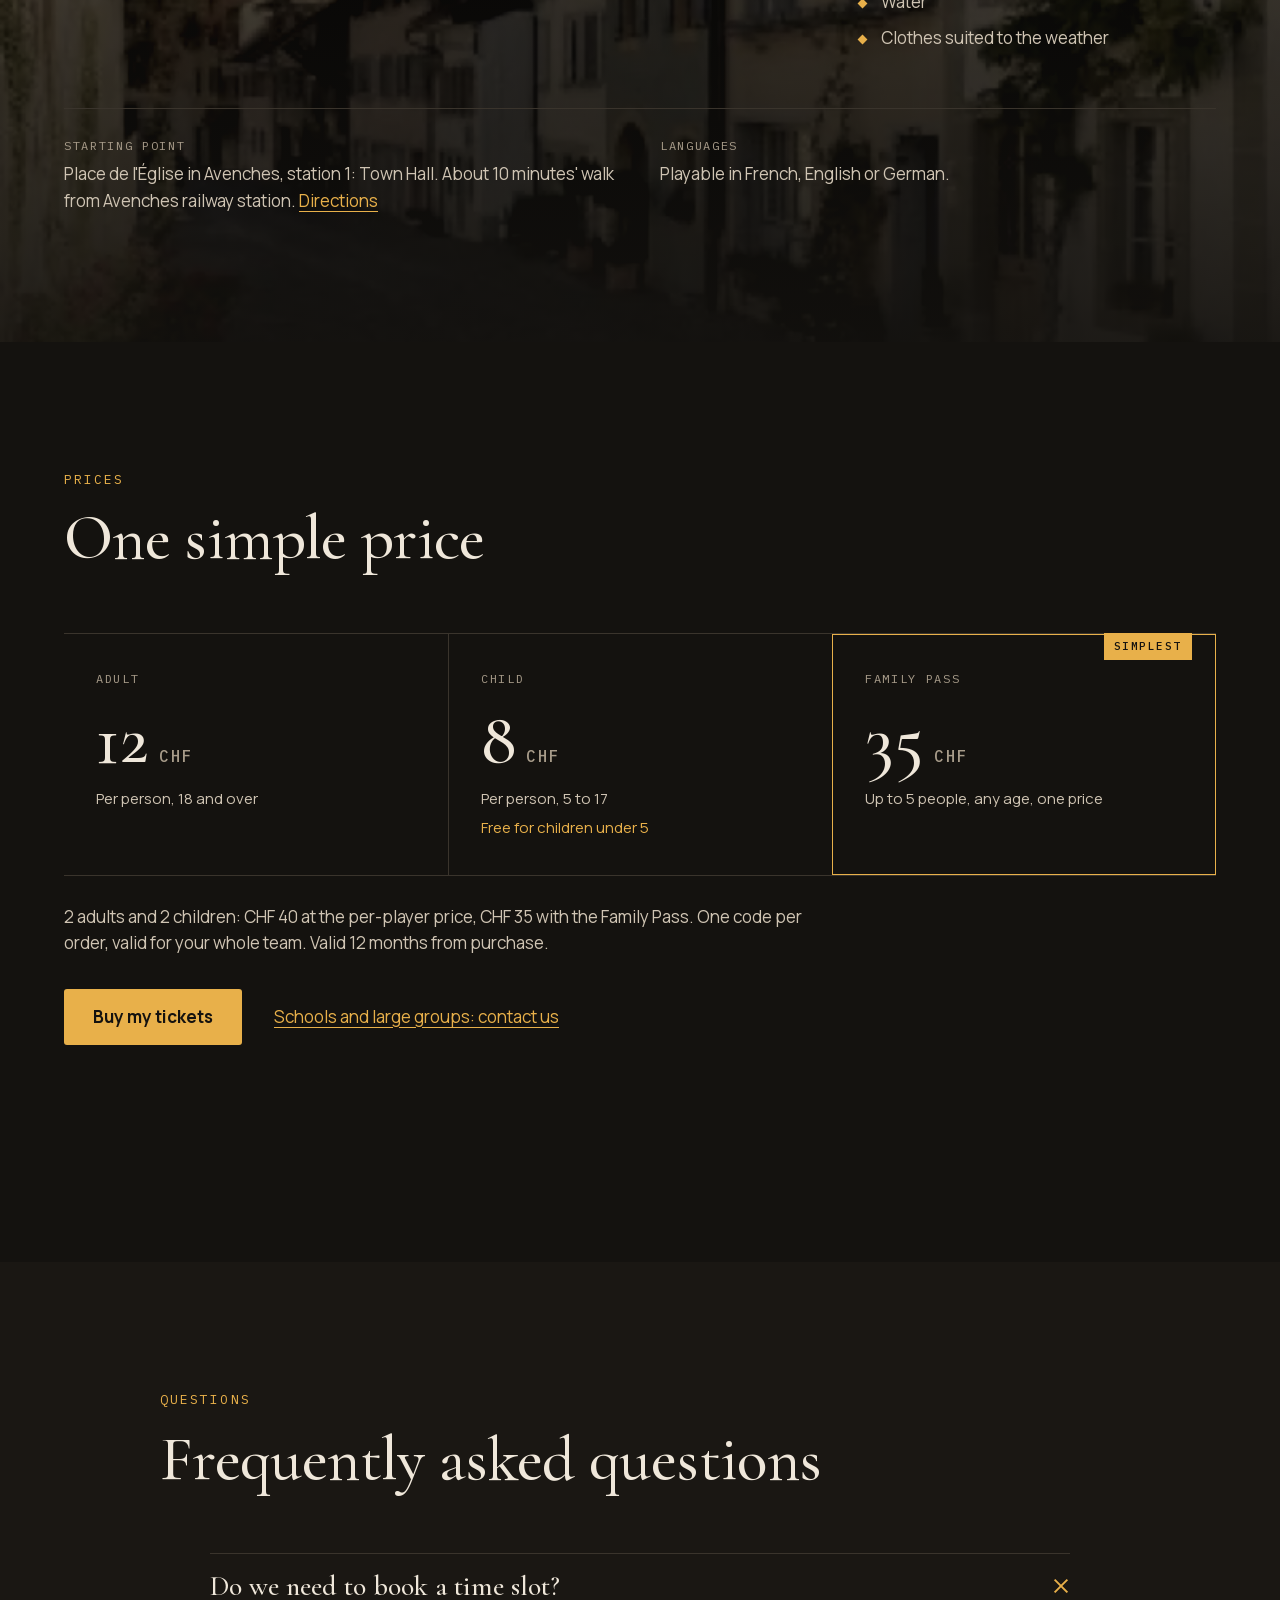
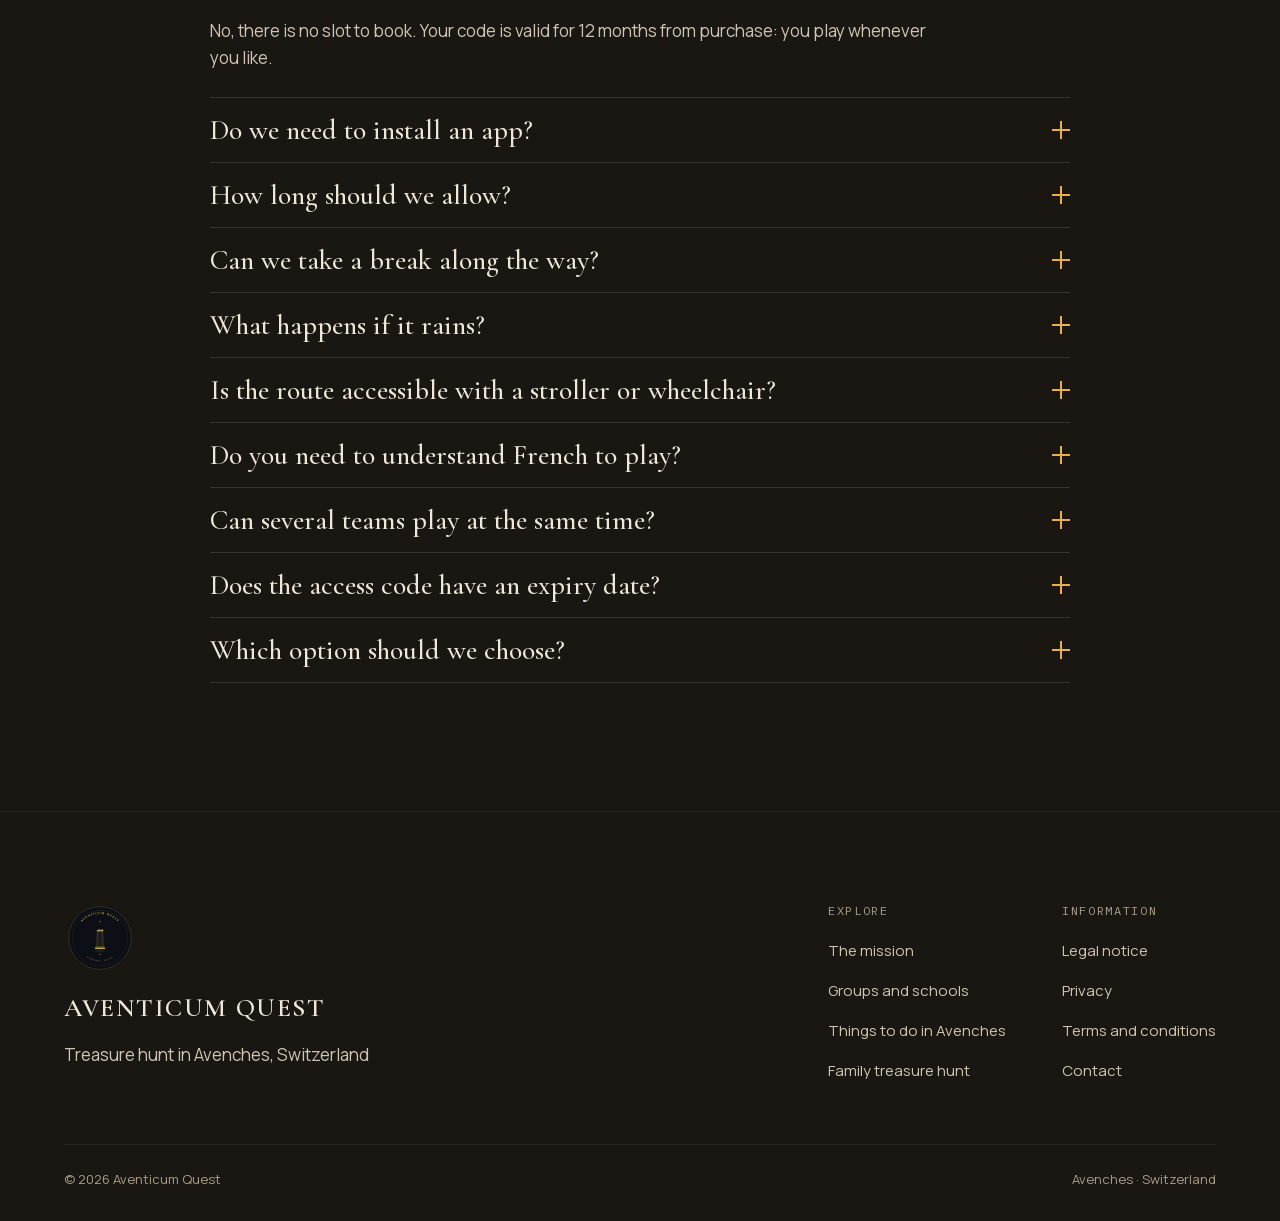
==== commit a870fcb6: "Histoire : Legio XI Claudia (#3) * Histoire : Legio XI Claudia a la place de la XXI Rapax (accueil, " ====
--- a/index.html
+++ b/index.html
@@ -9,7 +9,7 @@
   <meta name="robots" content="index, follow">
   <meta name="theme-color" content="#14120F">
   <meta property="og:title" content="Aventicum Quest Operatio Aquila">
-  <meta property="og:description" content="L'aigle de la Legio XXI a été volée. Résolvez 8 énigmes à travers les lieux emblématiques d'Avenches en environ 1h30 à 2h.">
+  <meta property="og:description" content="L'aigle de la Legio XI Claudia a été volée. Résolvez 8 énigmes à travers les lieux emblématiques d'Avenches en environ 1h30 à 2h.">
   <meta property="og:type" content="website">
   <meta property="og:url" content="https://aventicumquest.ch">
   <meta property="og:image" content="https://aventicumquest.ch/images/og_image.jpg">
@@ -21,7 +21,7 @@
   <meta property="og:locale:alternate" content="de_DE">
   <meta name="twitter:card" content="summary_large_image">
   <meta name="twitter:title" content="Aventicum Quest Operatio Aquila">
-  <meta name="twitter:description" content="L'aigle de la Legio XXI a été volée. Résolvez 8 énigmes à travers les lieux emblématiques d'Avenches en environ 1h30 à 2h.">
+  <meta name="twitter:description" content="L'aigle de la Legio XI Claudia a été volée. Résolvez 8 énigmes à travers les lieux emblématiques d'Avenches en environ 1h30 à 2h.">
   <meta name="twitter:image" content="https://aventicumquest.ch/images/og_image.jpg">
   <!-- Teaser vidéo : bloc og:video à réactiver quand la vidéo est en ligne, voir videos/README.md -->
   <link rel="canonical" href="https://aventicumquest.ch/">
@@ -293,7 +293,7 @@
         <div class="mission-intro" data-reveal>
           <p class="kicker" data-i18n="mission.kicker">LE DOSSIER</p>
 <h2 class="h2" id="mission-title"><span data-i18n="mission.t1">Trois temps,</span> <i data-i18n="mission.t2">une piste.</i></h2>
-          <p class="mission-lead" data-i18n-html="mission.p1"><em>117 après J.-C. Aventicum est au sommet de sa gloire : 20 000 habitants, un sanctuaire dédié à Jupiter, des thermes dignes de Rome.</em> Mais cette nuit, l'aquila sacrée de la Legio XXI Rapax a disparu. L'Empereur Hadrien fait route vers la ville.</p>
+          <p class="mission-lead" data-i18n-html="mission.p1"><em>121 après J.-C. Aventicum est au sommet de sa gloire : 20 000 habitants, un sanctuaire dédié à Jupiter, des thermes dignes de Rome.</em> Mais cette nuit, l'aquila sacrée de la Legio XI Claudia a disparu. L'Empereur Hadrien fait route vers la ville.</p>
           <p class="body-2" data-i18n="mission.p2">Le Sénat vous mandate pour mener l'enquête. À pied, armés de votre smartphone, vous parcourez 8 lieux emblématiques d'Avenches et répondez aux énigmes qu'ils recèlent.</p>
         </div>
         <ol class="steps">
